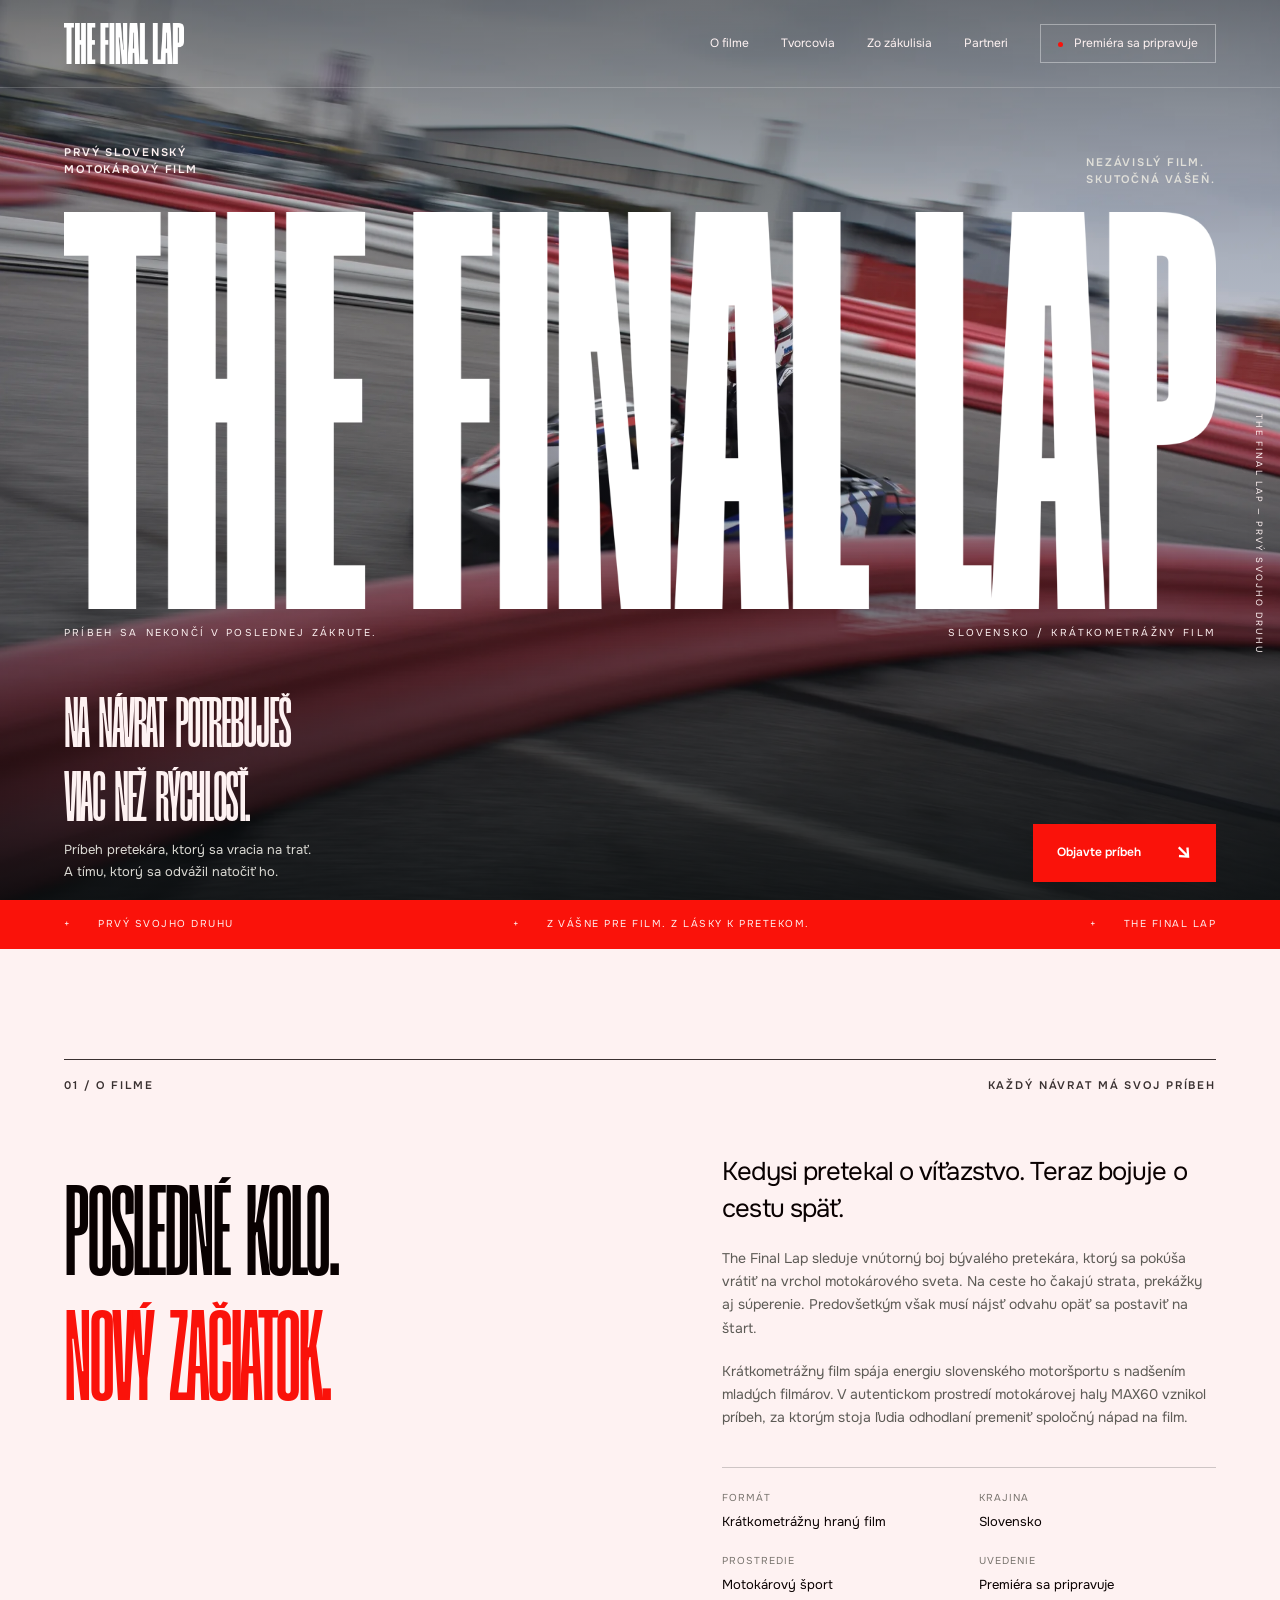
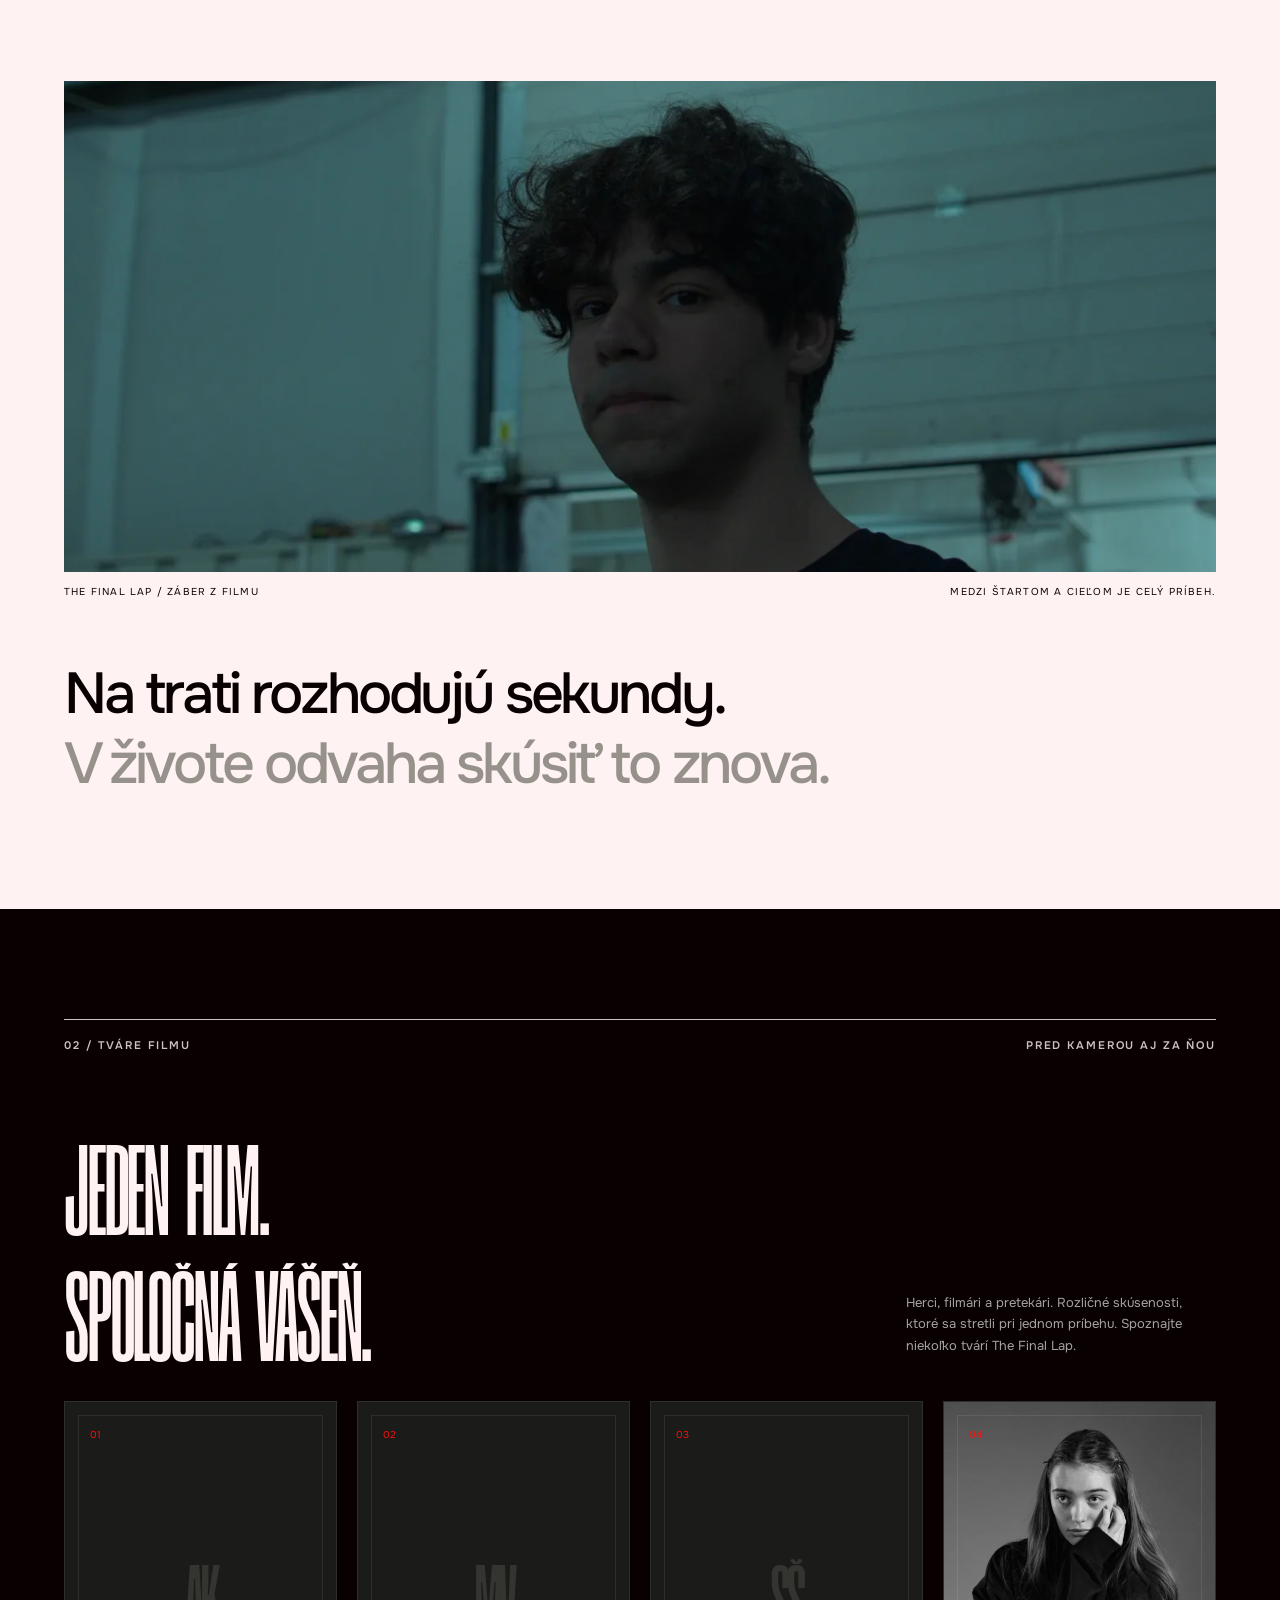
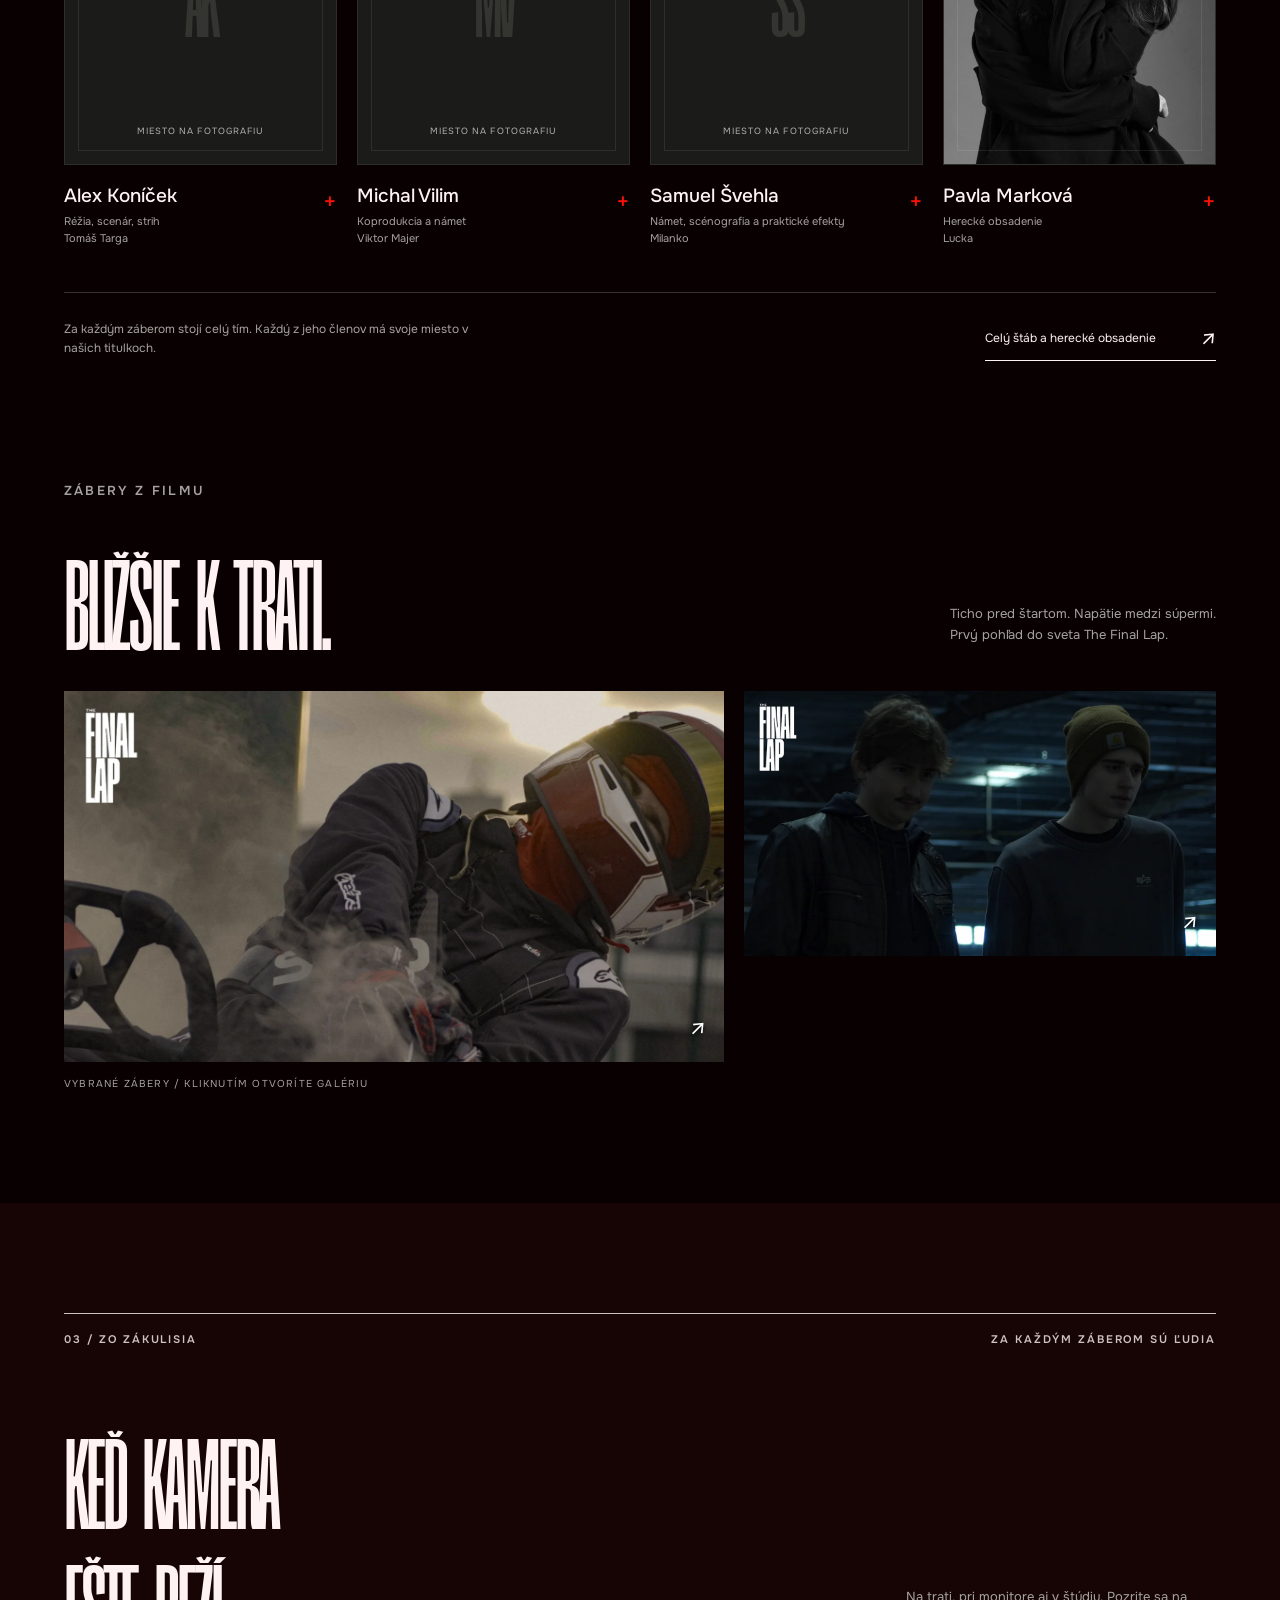
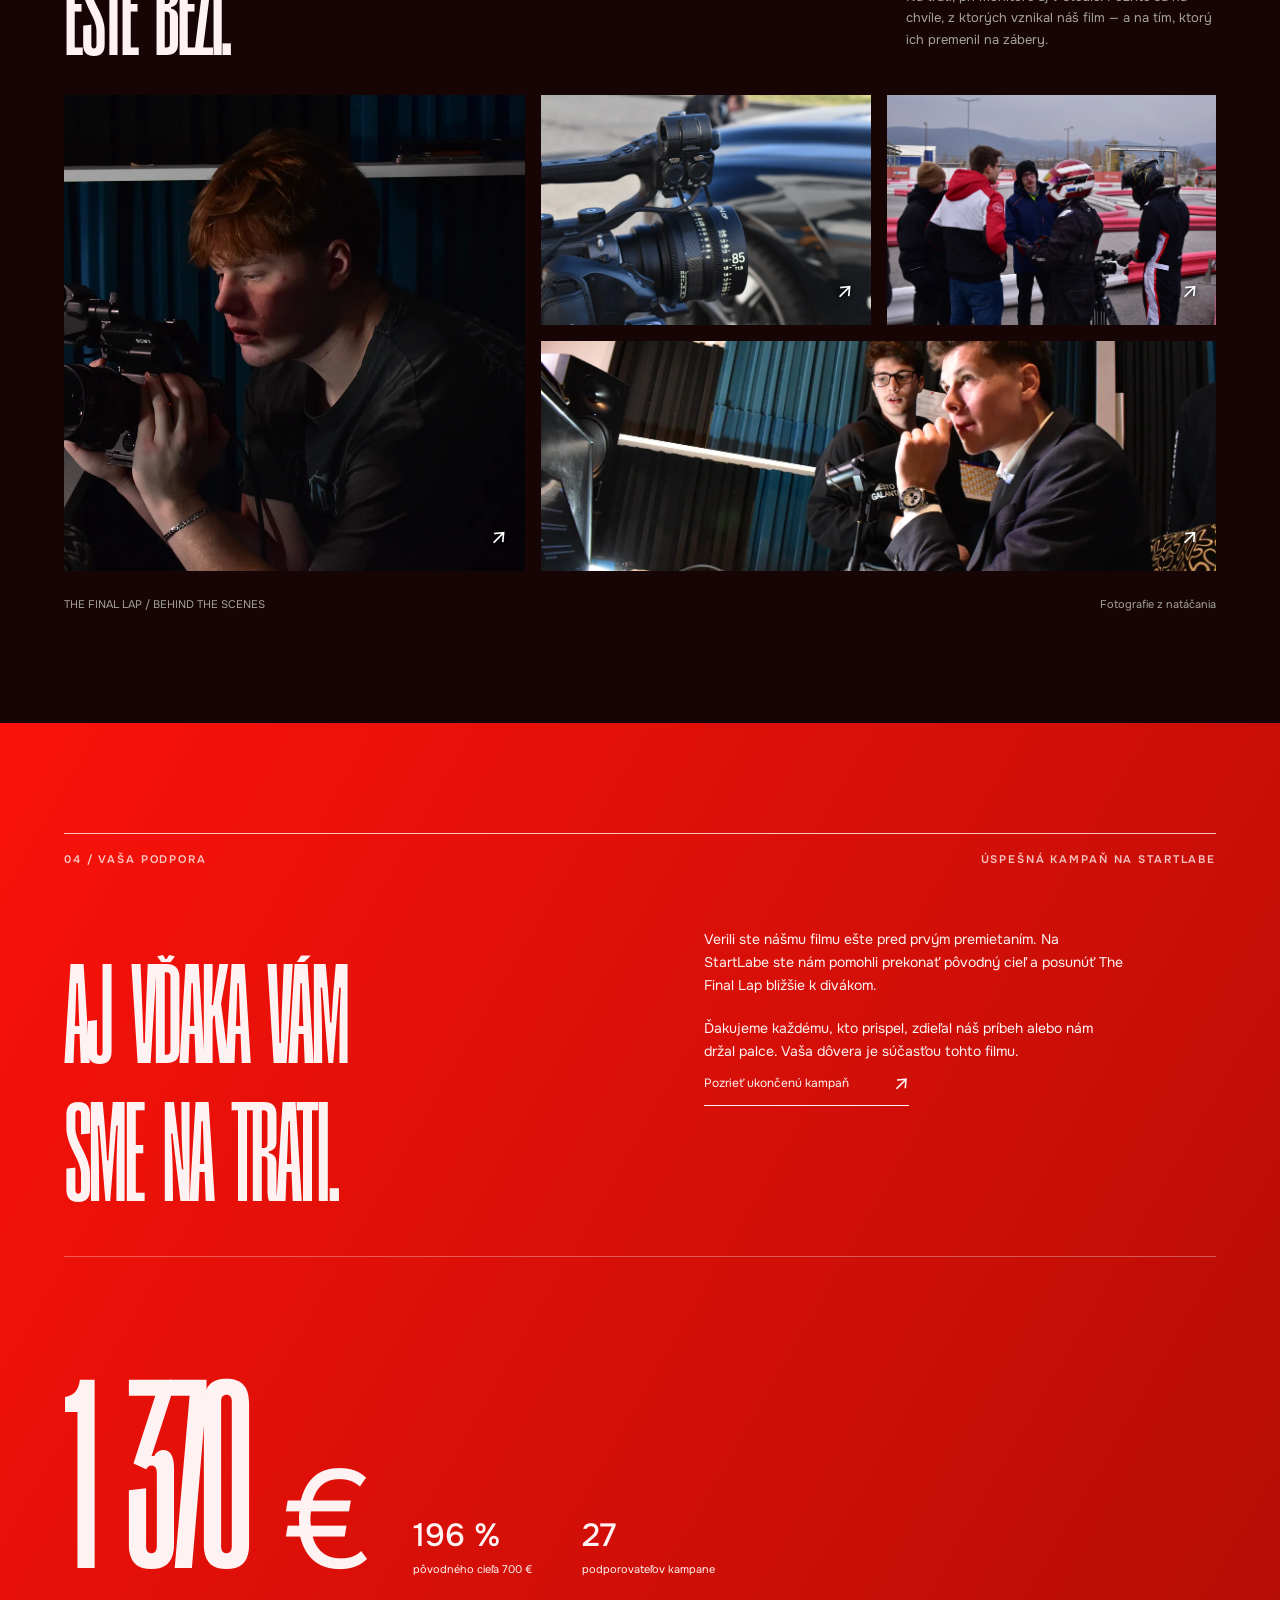
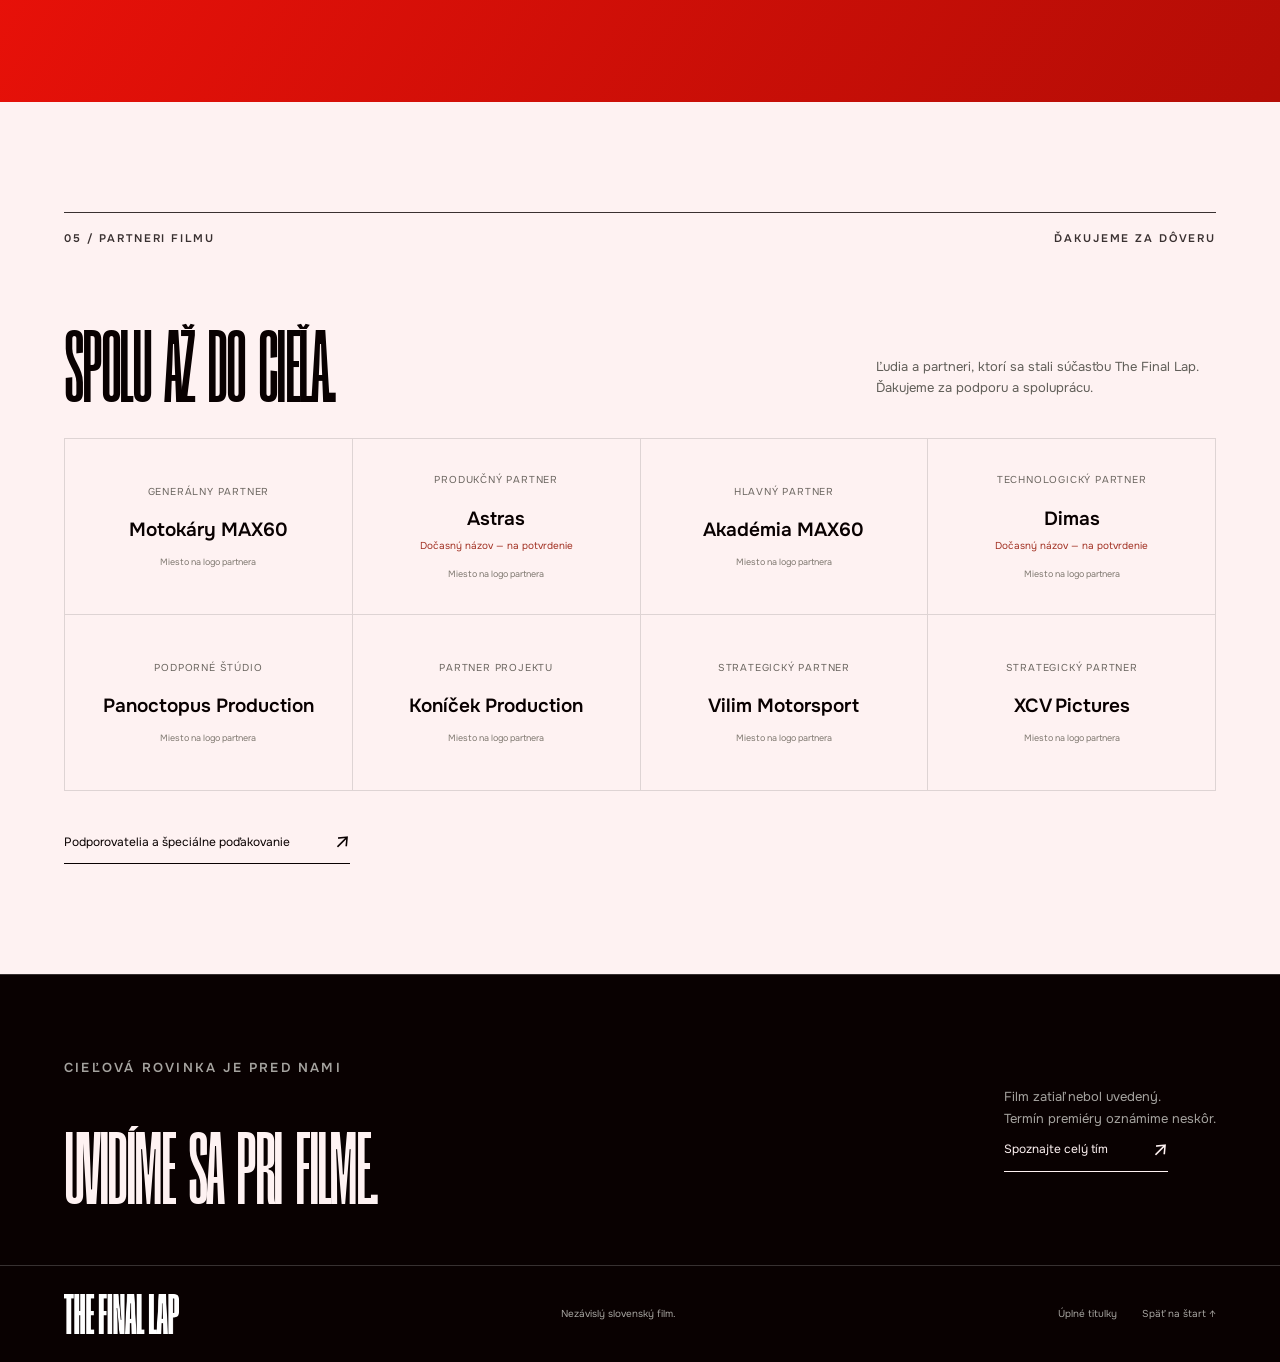
==== index.html @ b18e83c3 "initial commit" ====
<!doctype html>
<html lang="sk">
  <head>
    <meta charset="utf-8">
    <meta name="viewport" content="width=device-width, initial-scale=1">
    <meta name="theme-color" content="#090101">
    <title>
      The Final Lap — Prvý slovenský motokárový film
    </title>
    <meta name="description" content="Príbeh návratu, odvahy a posledného kola. Spoznajte pripravovaný slovenský motokárový film The Final Lap, jeho tvorcov a zákulisie natáčania.">
    <meta property="og:title" content="The Final Lap — Prvý svojho druhu">
    <meta property="og:description" content="Prvý slovenský motokárový film. Príbeh návratu na trať. Premiéra sa pripravuje.">
    <meta property="og:type" content="website">
    <meta property="og:locale" content="sk_SK">
    <meta property="og:image" content="assets/hero.webp">
    <link rel="icon" href="favicon.svg" type="image/svg+xml">
    <link rel="preload" href="assets/fonts/segment-a-bold.otf" as="font" type="font/otf" crossorigin>
    <link rel="preload" href="assets/hero.webp" as="image" fetchpriority="high">
    <link rel="stylesheet" href="styles.css">
    <script src="profiles.js" defer>
    </script>
    <script src="script.js" defer>
    </script>
  </head>
  <body>
    <a class="skip-link" href="#obsah">
      Preskočiť na obsah
    </a>
    <header class="header">
      <a class="brand" href="index.html" aria-label="The Final Lap — úvod">
        <img src="assets/logo.webp" alt="The Final Lap" width="1600" height="552">
      </a>
      <button class="menu-toggle" aria-expanded="false" aria-controls="navigation">
        Menu +
      </button>
      <nav class="nav" id="navigation" aria-label="Hlavná navigácia">
        <a href="#o-filme">
          O filme
        </a>
        <a href="#tvorcovia">
          Tvorcovia
        </a>
        <a href="#zakulisie">
          Zo zákulisia
        </a>
        <a href="#partneri">
          Partneri
        </a>
        <a class="nav-release" href="#premiera">
          <span>
          </span>
          Premiéra sa pripravuje
        </a>
      </nav>
    </header>
    <main id="obsah">
      <!-- HERO: stav filmu a hlavný vizuál -->
      <section class="hero wrap" aria-labelledby="film-title">
        <img class="hero-photo" src="assets/hero.webp" alt="Motokárový jazdec v zákrute na pretekárskej trati" fetchpriority="high" width="2000" height="1333">
        <div class="hero-top">
          <p class="eyebrow">
            Prvý slovenský
            <br>
            motokárový film
          </p>
          <p class="eyebrow">
            Nezávislý film.
            <br>
            Skutočná vášeň.
          </p>
        </div>
        <h1 class="hero-title" id="film-title">
          <img src="assets/logo.webp" alt="The Final Lap" width="1600" height="552">
          <span class="title-note">
            <span>
              Príbeh sa nekončí v poslednej zákrute.
            </span>
            <span>
              Slovensko / Krátkometrážny film
            </span>
          </span>
        </h1>
        <span class="hero-side" aria-hidden="true">
          THE FINAL LAP — PRVÝ SVOJHO DRUHU
        </span>
        <div class="hero-bottom">
          <div>
            <h2>
              Na návrat potrebuješ
              <br>
              viac než rýchlosť.
            </h2>
            <p>
              Príbeh pretekára, ktorý sa vracia na trať.
              <br>
              A tímu, ktorý sa odvážil natočiť ho.
            </p>
          </div>
          <a class="button primary" href="#o-filme">
            Objavte príbeh
            <span class="arrow" aria-hidden="true">
              ↘
            </span>
          </a>
        </div>
      </section>
      <div class="ribbon" aria-hidden="true">
        <span>
          Prvý svojho druhu
        </span>
        <span>
          Z vášne pre film. Z lásky k pretekom.
        </span>
        <span>
          The Final Lap
        </span>
      </div>
      <!-- O FILME: voľne upraviteľné redakčné texty -->
      <section class="section light wrap" id="o-filme">
        <div class="section-kicker eyebrow">
          <span>
            01 / O filme
          </span>
          <span>
            Každý návrat má svoj príbeh
          </span>
        </div>
        <div class="story-grid">
          <h2 class="story-title">
            Posledné kolo.
            <br>
            <span>
              Nový začiatok.
            </span>
          </h2>
          <div class="story-copy">
            <p class="lead">
              Kedysi pretekal o víťazstvo. Teraz bojuje o cestu späť.
            </p>
            <p>
              The Final Lap sleduje vnútorný boj bývalého pretekára, ktorý sa pokúša vrátiť na vrchol motokárového sveta. Na ceste ho čakajú strata, prekážky aj súperenie. Predovšetkým však musí nájsť odvahu opäť sa postaviť na štart.
            </p>
            <p>
              Krátkometrážny film spája energiu slovenského motoršportu s nadšením mladých filmárov. V autentickom prostredí motokárovej haly MAX60 vznikol príbeh, za ktorým stoja ľudia odhodlaní premeniť spoločný nápad na film.
            </p>
            <dl class="film-facts">
              <div>
                <dt>
                  Formát
                </dt>
                <dd>
                  Krátkometrážny hraný film
                </dd>
              </div>
              <div>
                <dt>
                  Krajina
                </dt>
                <dd>
                  Slovensko
                </dd>
              </div>
              <div>
                <dt>
                  Prostredie
                </dt>
                <dd>
                  Motokárový šport
                </dd>
              </div>
              <div>
                <dt>
                  Uvedenie
                </dt>
                <dd>
                  Premiéra sa pripravuje
                </dd>
              </div>
            </dl>
          </div>
        </div>
        <figure class="story-image">
          <img src="assets/story.webp" alt="Filmový záber: Tomáš Targa v tichom okamihu mimo pretekárskej trate" loading="lazy" width="1400" height="597">
          <figcaption>
            <span>
              The Final Lap / Záber z filmu
            </span>
            <span>
              Medzi štartom a cieľom je celý príbeh.
            </span>
          </figcaption>
        </figure>
        <p class="quote-line">
          Na trati rozhodujú sekundy.
          <br>
          <span>
            V živote odvaha skúsiť to znova.
          </span>
        </p>
      </section>
      <section class="section wrap" id="tvorcovia">
        <div class="section-kicker eyebrow">
          <span>
            02 / Tváre filmu
          </span>
          <span>
            Pred kamerou aj za ňou
          </span>
        </div>
        <div class="section-heading">
          <h2>
            Jeden film.
            <br>
            Spoločná vášeň.
          </h2>
          <p>
            Herci, filmári a pretekári. Rozličné skúsenosti, ktoré sa stretli pri jednom príbehu. Spoznajte niekoľko tvárí The Final Lap.
          </p>
        </div>
        <div class="people-grid">
          <button class="person-card" data-person="alex" aria-label="Viac o Alexovi Koníčkovi">
            <div class="portrait">
              <span class="person-number">
                01
              </span>
              <span class="initials" aria-hidden="true">
                AK
              </span>
              <span class="photo-label">
                Miesto na fotografiu
              </span>
            </div>
            <h3>
              Alex Koníček
            </h3>
            <p>
              Réžia, scenár, strih
              <br>
              Tomáš Targa
            </p>
            <span class="person-plus" aria-hidden="true">
              +
            </span>
          </button>
          <button class="person-card" data-person="michal" aria-label="Viac o Michalovi Vilimovi">
            <div class="portrait">
              <span class="person-number">
                02
              </span>
              <span class="initials" aria-hidden="true">
                MV
              </span>
              <span class="photo-label">
                Miesto na fotografiu
              </span>
            </div>
            <h3>
              Michal Vilim
            </h3>
            <p>
              Koprodukcia a námet
              <br>
              Viktor Majer
            </p>
            <span class="person-plus" aria-hidden="true">
              +
            </span>
          </button>
          <button class="person-card" data-person="samuel" aria-label="Viac o Samuelovi Švehlovi">
            <div class="portrait">
              <span class="person-number">
                03
              </span>
              <span class="initials" aria-hidden="true">
                SŠ
              </span>
              <span class="photo-label">
                Miesto na fotografiu
              </span>
            </div>
            <h3>
              Samuel Švehla
            </h3>
            <p>
              Námet, scénografia a praktické efekty
              <br>
              Milanko
            </p>
            <span class="person-plus" aria-hidden="true">
              +
            </span>
          </button>
          <button class="person-card" data-person="pavla" aria-label="Viac o Pavle Markovej">
            <div class="portrait">
              <img src="assets/pavla.webp" alt="Pavla Marková" loading="lazy" width="1080" height="1350">
              <span class="person-number">
                04
              </span>
            </div>
            <h3>
              Pavla Marková
            </h3>
            <p>
              Herecké obsadenie
              <br>
              Lucka
            </p>
            <span class="person-plus" aria-hidden="true">
              +
            </span>
          </button>
        </div>
        <div class="team-footer">
          <p>
            Za každým záberom stojí celý tím. Každý z jeho členov má svoje miesto v našich titulkoch.
          </p>
          <a class="text-link" href="titulky.html">
            Celý štáb a herecké obsadenie
            <span class="arrow" aria-hidden="true">
              ↗
            </span>
          </a>
        </div>
      </section>
      <section class="section stills wrap" aria-labelledby="stills-title">
        <div class="section-heading">
          <div>
            <p class="eyebrow red" style="margin-bottom:20px">
              Zábery z filmu
            </p>
            <h2 id="stills-title">
              Bližšie k trati.
            </h2>
          </div>
          <p>
            Ticho pred štartom. Napätie medzi súpermi.
            <br>
            Prvý pohľad do sveta The Final Lap.
          </p>
        </div>
        <div class="stills-grid">
          <button class="gallery-item" data-gallery aria-label="Zväčšiť záber jazdca">
            <img src="assets/still-race.webp" alt="Jazdec pripravujúci sa na jazdu — záber z filmu" loading="lazy" width="1400" height="788">
          </button>
          <button class="gallery-item" data-gallery aria-label="Zväčšiť záber dvoch postáv">
            <img src="assets/still-rivals.webp" alt="Dve postavy v motokárovej hale — záber z filmu" loading="lazy" width="1400" height="788">
          </button>
        </div>
        <p class="gallery-caption">
          Vybrané zábery / Kliknutím otvoríte galériu
        </p>
      </section>
      <section class="section bts wrap" id="zakulisie">
        <div class="section-kicker eyebrow">
          <span>
            03 / Zo zákulisia
          </span>
          <span>
            Za každým záberom sú ľudia
          </span>
        </div>
        <div class="section-heading">
          <h2>
            Keď kamera
            <br>
            ešte beží.
          </h2>
          <p>
            Na trati, pri monitore aj v štúdiu. Pozrite sa na chvíle, z ktorých vznikal náš film — a na tím, ktorý ich premenil na zábery.
          </p>
        </div>
        <div class="bts-grid">
          <button class="gallery-item" data-gallery aria-label="Zväčšiť fotografiu z natáčania">
            <img src="assets/bts-director.webp" alt="Sústredenie pri práci v štúdiu" loading="lazy" width="1400" height="933">
          </button>
          <button class="gallery-item" data-gallery aria-label="Zväčšiť fotografiu kamery">
            <img src="assets/bts-camera.webp" alt="Filmová kamera pripravená na natáčanie" loading="lazy" width="1400" height="933">
          </button>
          <button class="gallery-item" data-gallery aria-label="Zväčšiť fotografiu tímu">
            <img src="assets/bts-team.webp" alt="Štáb a jazdci na motokárovej trati" loading="lazy" width="1400" height="933">
          </button>
          <button class="gallery-item" data-gallery aria-label="Zväčšiť fotografiu zo štúdia">
            <img src="assets/bts-studio.webp" alt="Spoločná práca pri štúdiovom pulte" loading="lazy" width="1400" height="933">
          </button>
        </div>
        <div class="bts-foot">
          <span>
            THE FINAL LAP / BEHIND THE SCENES
          </span>
          <span>
            Fotografie z natáčania
          </span>
        </div>
      </section>
      <section class="section support wrap" id="podpora">
        <div class="section-kicker eyebrow">
          <span>
            04 / Vaša podpora
          </span>
          <span>
            Úspešná kampaň na StartLabe
          </span>
        </div>
        <div class="support-grid">
          <h2>
            Aj vďaka vám
            <br>
            sme na trati.
          </h2>
          <div class="support-copy">
            <p>
              Verili ste nášmu filmu ešte pred prvým premietaním. Na StartLabe ste nám pomohli prekonať pôvodný cieľ a posunúť The Final Lap bližšie k divákom.
            </p>
            <p>
              Ďakujeme každému, kto prispel, zdieľal náš príbeh alebo nám držal palce. Vaša dôvera je súčasťou tohto filmu.
            </p>
            <a class="text-link" href="https://www.startlab.sk/projekty/4105-zbierka-na-podporu-pretekarskeho-studentskeho-filmu-the-fin/" target="_blank" rel="noopener">
              Pozrieť ukončenú kampaň
              <span class="arrow" aria-hidden="true">
                ↗
              </span>
            </a>
          </div>
        </div>
        <div class="funding">
          <span class="funding-value">
            1 370
            <span class="currency">
              €
            </span>
          </span>
          <div class="funding-details">
            <div>
              <strong>
                196 %
              </strong>
              <span>
                pôvodného cieľa 700 €
              </span>
            </div>
            <div>
              <strong>
                27
              </strong>
              <span>
                podporovateľov kampane
              </span>
            </div>
          </div>
        </div>
      </section>
      <section class="section light wrap" id="partneri">
        <div class="section-kicker eyebrow">
          <span>
            05 / Partneri filmu
          </span>
          <span>
            Ďakujeme za dôveru
          </span>
        </div>
        <div class="partners-intro">
          <h2>
            Spolu až do cieľa.
          </h2>
          <p>
            Ľudia a partneri, ktorí sa stali súčasťou The Final Lap. Ďakujeme za podporu a spoluprácu.
          </p>
        </div>
        <div class="partner-grid">
          <div class="partner">
            <span class="partner-role">
              Generálny partner
            </span>
            <strong>
              Motokáry MAX60
            </strong>
            <span class="logo-pending">
              Miesto na logo partnera
            </span>
          </div>
          <div class="partner">
            <span class="partner-role">
              Produkčný partner
            </span>
            <strong>
              Astras
            </strong>
            <span class="pending">
              Dočasný názov — na potvrdenie
            </span>
            <span class="logo-pending">
              Miesto na logo partnera
            </span>
          </div>
          <div class="partner">
            <span class="partner-role">
              Hlavný partner
            </span>
            <strong>
              Akadémia MAX60
            </strong>
            <span class="logo-pending">
              Miesto na logo partnera
            </span>
          </div>
          <div class="partner">
            <span class="partner-role">
              Technologický partner
            </span>
            <strong>
              Dimas
            </strong>
            <span class="pending">
              Dočasný názov — na potvrdenie
            </span>
            <span class="logo-pending">
              Miesto na logo partnera
            </span>
          </div>
          <div class="partner">
            <span class="partner-role">
              Podporné štúdio
            </span>
            <strong>
              Panoctopus Production
            </strong>
            <span class="logo-pending">
              Miesto na logo partnera
            </span>
          </div>
          <div class="partner">
            <span class="partner-role">
              Partner projektu
            </span>
            <strong>
              Koníček Production
            </strong>
            <span class="logo-pending">
              Miesto na logo partnera
            </span>
          </div>
          <div class="partner">
            <span class="partner-role">
              Strategický partner
            </span>
            <strong>
              Vilim Motorsport
            </strong>
            <span class="logo-pending">
              Miesto na logo partnera
            </span>
          </div>
          <div class="partner">
            <span class="partner-role">
              Strategický partner
            </span>
            <strong>
              XCV Pictures
            </strong>
            <span class="logo-pending">
              Miesto na logo partnera
            </span>
          </div>
        </div>
        <div style="margin-top:30px">
          <a class="text-link" href="titulky.html#podakovanie">
            Podporovatelia a špeciálne poďakovanie
            <span class="arrow" aria-hidden="true">
              ↗
            </span>
          </a>
        </div>
      </section>
      <section class="release wrap" id="premiera">
        <div>
          <p class="eyebrow red" style="margin-bottom:22px">
            Cieľová rovinka je pred nami
          </p>
          <h2>
            Uvidíme sa pri filme.
          </h2>
        </div>
        <div>
          <p>
            Film zatiaľ nebol uvedený.
            <br>
            Termín premiéry oznámime neskôr.
          </p>
          <a class="text-link" href="titulky.html">
            Spoznajte celý tím
            <span class="arrow" aria-hidden="true">
              ↗
            </span>
          </a>
        </div>
      </section>
    </main>
    <footer class="footer wrap">
      <a href="#obsah" aria-label="Späť na začiatok">
        <img src="assets/logo.webp" alt="The Final Lap" width="1600" height="552">
      </a>
      <span>
        Nezávislý slovenský film.
      </span>
      <div class="footer-links">
        <a href="titulky.html">
          Úplné titulky
        </a>
        <a href="#obsah">
          Späť na štart ↑
        </a>
      </div>
    </footer>
    <dialog id="profile-dialog" aria-labelledby="profile-name">
      <button class="dialog-close" aria-label="Zavrieť medailón">
        ×
      </button>
      <div class="profile-layout">
        <div class="portrait profile-portrait">
        </div>
        <div class="profile-copy">
          <h2 id="profile-name">
          </h2>
          <p class="profile-role">
          </p>
          <p class="profile-bio">
          </p>
          <p class="profile-source">
          </p>
        </div>
      </div>
    </dialog>
    <dialog id="lightbox" class="lightbox" aria-label="Fotogaléria">
      <button class="dialog-close" aria-label="Zavrieť fotografiu">
        ×
      </button>
      <img src="assets/still-race.webp" alt="" width="1400" height="788">
      <p aria-live="polite">
      </p>
      <div class="lightbox-nav">
        <button data-prev aria-label="Predchádzajúca fotografia">
          ←
        </button>
        <button data-next aria-label="Nasledujúca fotografia">
          →
        </button>
      </div>
    </dialog>
  </body>
</html>
---- styles.css ----
@font-face {
  font-family: Onest;
  src: url('assets/fonts/onest-400.ttf') format('truetype');
  font-weight: 400;
  font-display: swap
}

@font-face {
  font-family: Onest;
  src: url('assets/fonts/onest-500.ttf') format('truetype');
  font-weight: 500;
  font-display: swap
}

@font-face {
  font-family: Onest;
  src: url('assets/fonts/onest-600.ttf') format('truetype');
  font-weight: 600;
  font-display: swap
}

@font-face {
  font-family: Onest;
  src: url('assets/fonts/onest-700.ttf') format('truetype');
  font-weight: 700;
  font-display: swap
}

@font-face {
  font-family: 'Segment A';
  src: url('assets/fonts/segment-a-bold.otf') format('opentype');
  font-weight: 400;
  font-display: swap
}

/* FARBY A ZÁKLADNÉ NASTAVENIA */
:root {
  --red: #fa120a;
  --ink: #090101;
  --paper: #fef2f2;
  --muted: #a5a39f;
  --line: #ffffff30;
  --display: 'Segment A',Impact,Onest,sans-serif;
  --gutter: clamp(22px,5vw,88px)
}

* {
  box-sizing: border-box
}

html {
  scroll-behavior: smooth;
  scroll-padding-top: 95px
}

body {
  margin: 0;
  background: var(--ink);
  color: var(--paper);
  font-family: Onest,Arial,sans-serif;
  font-size: 15px;
  line-height: 1.65
}

body.modal-open {
  overflow: hidden
}

a {
  color: inherit;
  text-decoration: none
}

button {
  font: inherit;
  color: inherit;
  cursor: pointer
}

img {
  display: block;
  max-width: 100%;
  height: auto
}

button,a {
  -webkit-tap-highlight-color: transparent
}

button:focus-visible,a:focus-visible,summary:focus-visible {
  outline: 2px solid var(--red);
  outline-offset: 6px
}

::selection {
  background: var(--red);
  color: white
}

h1,h2,h3,p {
  margin: 0
}

h1,h2 {
  font-family: var(--display);
  font-weight: 400;
  text-transform: uppercase;
  line-height: .98;
  letter-spacing: -.025em
}

h2 {
  font-size: clamp(82px,10vw,150px)
}

h3 {
  font-weight: 500;
  font-size: 23px;
  line-height: 1.2
}

p+p {
  margin-top: 20px
}

small {
  font-size: 12px
}

.eyebrow {
  font-size: 11px;
  letter-spacing: .17em;
  text-transform: uppercase;
  font-weight: 600;
  line-height: 1.5
}

.red {
  color: var(--red)
}

.muted {
  color: var(--muted)
}

.wrap {
  padding-inline: var(--gutter)
}

.section {
  padding-block: 110px
}

.skip-link {
  position: fixed;
  left: 20px;
  top: 10px;
  transform: translateY(-200%);
  opacity: 0;
  pointer-events: none;
  z-index: 100;
  background: var(--paper);
  color: var(--ink);
  padding: 12px
}

.skip-link:focus {
  transform: none;
  opacity: 1;
  pointer-events: auto
}

/* HLAVIČKA A NAVIGÁCIA */
.header {
  height: 88px;
  display: flex;
  align-items: center;
  justify-content: space-between;
  padding-inline: var(--gutter);
  position: absolute;
  top: 0;
  left: 0;
  width: 100%;
  z-index: 10;
  border-bottom: 1px solid var(--line)
}

.brand {
  width: 120px
}

.nav {
  display: flex;
  gap: 32px;
  align-items: center
}

.nav a {
  font-size: 12px
}

.nav a:hover,.nav a[aria-current] {
  color: var(--red)
}

.nav .nav-release {
  border: 1px solid #ffffff60;
  padding: 9px 17px
}

.nav-release span {
  display: inline-block;
  width: 5px;
  height: 5px;
  background: var(--red);
  border-radius: 50%;
  margin-right: 8px
}

.menu-toggle {
  display: none;
  background: none;
  border: 1px solid var(--line);
  padding: 8px 15px
}

/* ÚVODNÝ FILMOVÝ VIZUÁL */
.hero {
  position: relative;
  min-height: 840px;
  height: 100svh;
  max-height: 1100px;
  display: flex;
  flex-direction: column;
  justify-content: space-between;
  padding-top: 134px;
  overflow: hidden;
  background: #202323
}

.hero-photo {
  position: absolute;
  inset: 0;
  width: 100%;
  height: 100%;
  object-fit: cover;
  object-position: 50% 57%;
  z-index: 0
}

.hero:after {
  content: '';
  position: absolute;
  inset: 0;
  background: linear-gradient(180deg,#080c0e85 0%,#080c0e25 28%,#080c0e10 42%,#080c0edb 100%);
  z-index: 0
}

.hero-top,.hero-title,.hero-bottom {
  position: relative;
  z-index: 1
}

.hero-top {
  display: flex;
  justify-content: space-between;
  align-items: center
}

.hero-top .eyebrow:last-child {
  color: #e0dfd9
}

.hero-title {
  width: 100%;
  margin-top: 25px
}

.hero-title img {
  width: 100%;
  height: auto;
  max-height: none;
  object-fit: contain
}

.hero-title .title-note {
  font-family: Onest,Arial,sans-serif;
  display: flex;
  justify-content: space-between;
  margin-top: 19px;
  font-size: 10px;
  letter-spacing: .22em;
  text-transform: uppercase
}

.hero-bottom {
  padding-block: 35px 48px;
  display: flex;
  justify-content: space-between;
  align-items: flex-end;
  gap: 35px
}

.hero-bottom h2 {
  font-size: clamp(52px,5.5vw,80px);
  line-height: 1.05;
  max-width: 600px
}

.hero-bottom p {
  max-width: 330px;
  font-size: 13px;
  margin-top: 18px;
  color: #dbdad4
}

.button {
  display: inline-flex;
  align-items: center;
  justify-content: space-between;
  gap: 35px;
  padding: 17px 23px;
  font-size: 12px;
  font-weight: 600;
  border: 1px solid currentColor;
  transition: background .2s,color .2s
}

.button:hover {
  background: var(--paper);
  color: var(--ink)
}

.button.primary {
  background: var(--red);
  border-color: var(--red);
  color: white
}

.button.primary:hover {
  background: #c6140e
}

.arrow {
  font-size: 22px;
  line-height: 1
}

.hero-side {
  position: absolute;
  right: 14px;
  top: 46%;
  z-index: 1;
  writing-mode: vertical-rl;
  font-size: 9px;
  letter-spacing: .23em
}

.ribbon {
  background: var(--red);
  padding: 16px var(--gutter);
  display: flex;
  justify-content: space-between;
  gap: 20px;
  font-size: 10px;
  letter-spacing: .15em;
  text-transform: uppercase
}

.ribbon span:before {
  content: '+';
  margin-right: 22px
}

/* PRÍBEH FILMU */
.light {
  background: var(--paper);
  color: var(--ink)
}

.section-kicker {
  display: flex;
  justify-content: space-between;
  align-items: center;
  border-top: 1px solid currentColor;
  padding-top: 17px;
  margin-bottom: 52px;
  opacity: .8
}

.story-grid {
  display: grid;
  grid-template-columns: 1.1fr 1fr;
  gap: 9vw;
  align-items: start
}

.story-title span {
  color: var(--red)
}

.story-copy {
  padding-top: 8px
}

.story-copy .lead {
  font-size: clamp(20px,2vw,27px);
  line-height: 1.45;
  letter-spacing: -.035em
}

.story-copy p:not(.lead) {
  color: #5d5b56;
  font-size: 14px
}

.film-facts {
  display: grid;
  grid-template-columns: 1fr 1fr;
  gap: 20px;
  margin-top: 38px;
  border-top: 1px solid #1113;
  padding-top: 22px
}

.film-facts dt {
  font-size: 10px;
  text-transform: uppercase;
  letter-spacing: .1em;
  color: #76726c
}

.film-facts dd {
  margin: 5px 0 0;
  font-size: 13px
}

.story-image {
  margin: 70px 0 0;
  position: relative
}

.story-image img {
  width: 100%;
  max-height: 540px;
  object-fit: cover
}

.story-image figcaption {
  display: flex;
  justify-content: space-between;
  font-size: 10px;
  text-transform: uppercase;
  letter-spacing: .12em;
  margin-top: 12px
}

.quote-line {
  font-size: clamp(28px,4.5vw,64px);
  font-weight: 500;
  letter-spacing: -.055em;
  line-height: 1.2;
  max-width: 1000px;
  margin-top: 60px
}

.quote-line span {
  color: #96918a
}

/* TVÁRE FILMU A GALÉRIA */
.section-heading {
  display: flex;
  justify-content: space-between;
  gap: 40px;
  align-items: end;
  margin-bottom: 45px
}

.section-heading p {
  max-width: 310px;
  color: var(--muted);
  font-size: 13px
}

.people-grid {
  display: grid;
  grid-template-columns: repeat(4,1fr);
  gap: 20px
}

.person-card {
  position: relative;
  background: none;
  border: 0;
  text-align: left;
  padding: 0;
  display: block;
  width: 100%
}

.portrait {
  aspect-ratio: 3/4;
  background: #1b1b19;
  position: relative;
  overflow: hidden;
  border: 1px solid #ffffff15;
  display: flex;
  align-items: center;
  justify-content: center
}

.portrait img {
  width: 100%;
  height: 100%;
  object-fit: cover;
  filter: grayscale(1);
  transition: filter .3s,transform .4s
}

.person-card:hover .portrait img {
  filter: grayscale(0);
  transform: scale(1.025)
}

.portrait .initials {
  font-family: var(--display);
  font-size: clamp(65px,8vw,120px);
  color: #343431;
  letter-spacing: -.04em
}

.portrait:after {
  content: '';
  position: absolute;
  inset: 13px;
  border: 1px solid #ffffff15;
  pointer-events: none
}

.photo-label {
  position: absolute;
  bottom: 25px;
  font-size: 9px;
  letter-spacing: .12em;
  text-transform: uppercase;
  color: #b2b1ab
}

.person-number {
  position: absolute;
  top: 25px;
  left: 25px;
  font-size: 10px;
  color: var(--red)
}

.person-card h3 {
  font-size: 19px;
  margin: 20px 30px 5px 0
}

.person-card p {
  font-size: 11px;
  color: var(--muted);
  line-height: 1.55
}

.person-plus {
  position: absolute;
  right: 0;
  bottom: 24px;
  color: var(--red);
  font-size: 25px
}

.text-link {
  display: inline-flex;
  gap: 45px;
  align-items: center;
  border-bottom: 1px solid currentColor;
  padding: 10px 0;
  font-size: 12px
}

.text-link:hover {
  color: var(--red)
}

.team-footer {
  display: flex;
  justify-content: space-between;
  gap: 30px;
  align-items: center;
  margin-top: 45px;
  border-top: 1px solid var(--line);
  padding-top: 25px
}

.team-footer p {
  color: var(--muted);
  font-size: 12px;
  max-width: 430px
}

.stills {
  padding-top: 10px
}

.stills-grid {
  display: grid;
  grid-template-columns: 1.4fr 1fr;
  gap: 20px
}

.gallery-item {
  border: 0;
  padding: 0;
  background: #20201e;
  position: relative;
  overflow: hidden;
  width: 100%;
  display: block
}

.gallery-item img {
  width: 100%;
  height: 100%;
  object-fit: cover;
  transition: transform .5s
}

.gallery-item:hover img {
  transform: scale(1.035)
}

.gallery-item:after {
  content: '↗';
  position: absolute;
  bottom: 14px;
  right: 18px;
  font-size: 23px;
  color: white;
  text-shadow: 0 1px 5px black
}

.stills-grid .gallery-item {
  aspect-ratio: 16/9
}

.gallery-caption {
  font-size: 10px;
  color: var(--muted);
  text-transform: uppercase;
  letter-spacing: .12em;
  margin-top: 14px
}

/* ZÁKULISIE */
.bts {
  background: #160504
}

.bts .section-heading h2 {
  max-width: 650px
}

.bts-grid {
  display: grid;
  grid-template-columns: 1.4fr 1fr 1fr;
  grid-template-rows: 230px 230px;
  gap: 16px
}

.bts-grid .gallery-item:first-child {
  grid-row: span 2
}

.bts-grid .gallery-item:first-child img {
  object-position: 60%
}

.bts-grid .gallery-item:last-child {
  grid-column: span 2
}

.bts-foot {
  display: flex;
  justify-content: space-between;
  margin-top: 24px;
  font-size: 11px;
  color: var(--muted)
}

/* PODPORA A PARTNERI */
.support {
  background: linear-gradient(120deg,#fa120a,#b40d06);
  color: var(--paper);
  position: relative;
  overflow: hidden
}

.support-grid {
  display: grid;
  grid-template-columns: 1fr 1fr;
  gap: 10vw
}

.support h2 {
  font-size: clamp(90px,11vw,160px)
}

.support-copy {
  font-size: 14px;
  max-width: 420px;
  padding-top: 8px
}

.support-copy .text-link:hover {
  color: var(--ink)
}

.funding {
  display: flex;
  align-items: end;
  gap: 45px;
  margin-top: 60px;
  border-top: 1px solid #ffffff50;
  padding-top: 35px
}

.funding-value {
  font-family: var(--display);
  font-size: clamp(130px,21vw,300px);
  line-height: 1;
  white-space: nowrap;
  letter-spacing: -.035em
}

.funding-details {
  display: flex;
  gap: 50px;
  margin-bottom: 13px
}

.funding-details strong {
  font-size: 32px;
  font-weight: 500;
  line-height: 1.1;
  display: block
}

.funding-details span {
  font-size: 11px;
  display: block;
  margin-top: 7px
}

.partners-intro {
  display: flex;
  align-items: end;
  justify-content: space-between;
  gap: 30px;
  margin-bottom: 40px
}

.partners-intro h2 {
  font-size: clamp(75px,8vw,120px)
}

.partners-intro p {
  max-width: 340px;
  color: #605e58;
  font-size: 13px
}

.partner-grid {
  display: grid;
  grid-template-columns: repeat(4,1fr);
  border-left: 1px solid #1112;
  border-top: 1px solid #1112
}

.partner {
  border-right: 1px solid #1112;
  border-bottom: 1px solid #1112;
  padding: 30px 20px;
  min-height: 176px;
  display: flex;
  flex-direction: column;
  justify-content: center;
  text-align: center
}

.partner strong {
  font-size: 19px;
  font-weight: 600;
  line-height: 1.3
}

.partner .partner-role {
  font-size: 10px;
  text-transform: uppercase;
  letter-spacing: .08em;
  color: #6a655f;
  margin-bottom: 18px
}

.partner .logo-pending {
  font-size: 9px;
  color: #807a72;
  margin-top: 12px
}

.pending {
  font-size: 10px;
  color: #a23224;
  display: block;
  margin-top: 7px
}

.release {
  display: flex;
  justify-content: space-between;
  align-items: center;
  gap: 35px;
  border-top: 1px solid var(--line);
  padding-block: 65px
}

.release h2 {
  font-size: clamp(65px,8vw,110px)
}

.release p {
  font-size: 13px;
  color: var(--muted);
  max-width: 330px;
  margin-top: 18px
}

.footer {
  display: flex;
  justify-content: space-between;
  align-items: center;
  gap: 25px;
  border-top: 1px solid var(--line);
  padding-block: 28px;
  font-size: 10px;
  color: var(--muted)
}

.footer img {
  width: 115px
}

.footer-links {
  display: flex;
  gap: 25px
}

/* SAMOSTATNÁ STRÁNKA TITULKOV */
.credits-page .header {
  position: relative
}

.credits-hero {
  padding-block: 80px 65px
}

.credits-hero h1 {
  font-size: clamp(80px,13vw,180px);
  margin-top: 32px
}

.credits-hero p {
  max-width: 580px;
  color: var(--muted);
  font-size: 14px;
  margin-top: 30px
}

.credits-nav {
  display: flex;
  gap: 35px;
  flex-wrap: wrap;
  padding-block: 20px;
  border-top: 1px solid var(--line);
  border-bottom: 1px solid var(--line);
  font-size: 12px
}

.credits-section {
  padding-block: 75px
}

.credits-section h2 {
  font-size: clamp(50px,5vw,76px);
  margin-bottom: 40px
}

.credit-list {
  display: grid;
  grid-template-columns: 1fr 1fr;
  column-gap: 70px
}

.credit-row {
  display: flex;
  align-items: start;
  justify-content: space-between;
  gap: 20px;
  border-top: 1px solid var(--line);
  padding: 22px 0
}

.credit-row .name {
  font-size: 16px;
  line-height: 1.4
}

.credit-row .role {
  font-size: 11px;
  color: var(--muted);
  max-width: 48%;
  text-align: right;
  line-height: 1.6
}

.credit-row .pending {
  color: #f49c91
}

.credit-row button {
  background: none;
  border: 0;
  padding: 0;
  text-align: left
}

.credit-row button:hover {
  color: var(--red)
}

.credit-row button .name:after {
  content: ' ↗';
  color: var(--red);
  font-size: 13px
}

.credits-note {
  font-size: 12px;
  color: var(--muted);
  margin: 25px 0
}

.thanks-list {
  display: flex;
  gap: 14px 35px;
  flex-wrap: wrap;
  max-width: 950px;
  font-size: 15px
}

.credits-section+.credits-section {
  border-top: 1px solid var(--line)
}

/* MEDAILÓNY A ZVÄČŠENIE FOTOGRAFIÍ */
dialog {
  border: 1px solid #ffffff25;
  background: var(--ink);
  color: var(--paper);
  padding: 0;
  max-width: 850px;
  width: calc(100% - 40px);
  max-height: 90svh;
  overflow: auto
}

dialog::backdrop {
  background: #000c;
  backdrop-filter: blur(6px)
}

.dialog-close {
  position: absolute;
  right: 16px;
  top: 16px;
  z-index: 2;
  width: 42px;
  height: 42px;
  border: 1px solid #ffffff40;
  background: #111c;
  border-radius: 50%;
  font-size: 25px
}

.profile-layout {
  display: grid;
  grid-template-columns: .8fr 1.2fr;
  min-height: 460px
}

.profile-portrait {
  height: 100%;
  min-height: 380px;
  aspect-ratio: auto
}

.profile-copy {
  padding: 65px 35px 40px
}

.profile-copy h2 {
  font-family: Onest,sans-serif;
  text-transform: none;
  font-size: 32px;
  font-weight: 600;
  line-height: 1.1;
  letter-spacing: -.04em;
  color: var(--red)
}

.profile-copy .profile-role {
  font-size: 12px;
  margin-top: 14px;
  color: var(--muted)
}

.profile-copy .profile-bio {
  font-size: 14px;
  margin-top: 30px
}

.profile-source {
  font-size: 10px;
  color: var(--muted);
  margin-top: 25px
}

.profile-source a {
  text-decoration: underline
}

.lightbox {
  max-width: 1200px;
  width: calc(100% - 30px);
  background: #0b0b0b
}

.lightbox img {
  width: 100%;
  max-height: 78svh;
  object-fit: contain
}

.lightbox p {
  padding: 15px 25px;
  font-size: 12px
}

.lightbox-nav {
  display: flex;
  gap: 8px;
  position: absolute;
  bottom: 10px;
  right: 15px
}

.lightbox-nav button {
  border: 1px solid #fff5;
  background: #111;
  padding: 5px 14px
}

/* RESPONZÍVNE ROZLOŽENIE */
@media(min-width:1600px) {
  .wrap,.header {
    padding-inline: max(var(--gutter),calc((100vw - 1500px)/2))
  }

  .hero-title img {
    max-height: none
  }

}

@media(max-width:1000px) {
  .nav {
    gap: 20px
  }

  .hero {
    min-height: 730px
  }

  .hero-title img {
    min-height: 150px
  }

  .story-grid {
    gap: 6vw
  }

  .people-grid {
    gap: 14px
  }

  .person-card h3 {
    font-size: 16px
  }

  .bts-grid {
    grid-template-rows: 180px 180px
  }

  .partner-grid {
    grid-template-columns: repeat(2,1fr)
  }

  .funding-details {
    gap: 25px
  }

  .funding {
    gap: 30px
  }

}

@media(max-width:700px) {
  .header {
    height: 74px
  }

  .brand {
    width: 105px
  }

  .menu-toggle {
    display: block;
    font-size: 12px
  }

  .nav {
    display: none;
    position: absolute;
    top: 74px;
    left: 0;
    width: 100%;
    padding: 28px var(--gutter);
    background: var(--ink);
    flex-direction: column;
    align-items: stretch;
    gap: 0;
    border-bottom: 1px solid var(--line)
  }

  .nav.open {
    display: flex
  }

  .nav a {
    padding: 13px 0;
    font-size: 15px
  }

  .nav .nav-release {
    margin-top: 15px;
    text-align: center
  }

  .hero {
    min-height: 740px;
    max-height: 950px;
    padding-top: 105px
  }

  .hero-top {
    align-items: start;
    gap: 20px
  }

  .hero-top .eyebrow {
    font-size: 9px;
    max-width: 190px
  }

  .hero-top .eyebrow:last-child {
    text-align: right;
    max-width: 105px
  }

  .hero-title {
    margin-top: 40px
  }

  .hero-title img {
    min-height: 0;
    height: auto
  }

  .hero-title .title-note {
    font-size: 7px;
    letter-spacing: .1em;
    margin-top: 12px
  }

  .hero-photo {
    object-position: 55% 50%
  }

  .hero-bottom {
    flex-direction: column;
    align-items: start;
    padding-top: 200px;
    padding-bottom: 35px;
    gap: 25px
  }

  .hero-bottom h2 {
    font-size: 58px;
    max-width: 380px
  }

  .hero-bottom p {
    font-size: 12px;
    max-width: 280px
  }

  .hero-bottom .button {
    width: 100%
  }

  .hero-side {
    display: none
  }

  .ribbon {
    font-size: 8px;
    gap: 10px
  }

  .ribbon span:before {
    margin-right: 8px
  }

  .ribbon span:last-child {
    display: none
  }

  .section {
    padding-block: 70px
  }

  .section-kicker {
    margin-bottom: 36px;
    font-size: 9px
  }

  .story-grid {
    grid-template-columns: 1fr;
    gap: 35px
  }

  .story-copy .lead {
    font-size: 23px
  }

  .story-image {
    margin-top: 40px
  }

  .story-image img {
    min-height: 230px;
    object-position: 38%
  }

  .story-image figcaption {
    font-size: 8px;
    gap: 20px
  }

  .quote-line {
    margin-top: 35px;
    font-size: 35px
  }

  .section-heading {
    flex-direction: column;
    align-items: start;
    gap: 25px
  }

  .section-heading p {
    max-width: 350px
  }

  .people-grid {
    grid-template-columns: 1fr 1fr;
    gap: 30px 15px
  }

  .portrait .initials {
    font-size: 78px
  }

  .person-card h3 {
    font-size: 16px;
    margin-top: 15px
  }

  .person-card p {
    font-size: 10px
  }

  .photo-label {
    font-size: 7px;
    bottom: 22px
  }

  .person-number {
    left: 22px;
    top: 20px
  }

  .team-footer {
    flex-direction: column;
    align-items: start
  }

  .stills-grid {
    grid-template-columns: 1fr;
    gap: 16px
  }

  .bts-grid {
    grid-template-columns: 1fr 1fr;
    grid-template-rows: 300px 180px 180px
  }

  .bts-grid .gallery-item:first-child {
    grid-row: auto;
    grid-column: span 2
  }

  .bts-grid .gallery-item:last-child {
    grid-column: span 2
  }

  .bts-foot {
    font-size: 9px;
    gap: 25px
  }

  .support-grid {
    grid-template-columns: 1fr;
    gap: 30px
  }

  .funding {
    flex-direction: column;
    align-items: start;
    gap: 25px;
    margin-top: 35px
  }

  .funding-value {
    font-size: 195px
  }

  .funding-details {
    gap: 60px
  }

  .funding-details strong {
    font-size: 28px
  }

  .partners-intro {
    flex-direction: column;
    align-items: start
  }

  .partner {
    padding: 25px 10px;
    min-height: 160px
  }

  .partner strong {
    font-size: 15px
  }

  .partner .partner-role {
    font-size: 8px
  }

  .release {
    flex-direction: column;
    align-items: start;
    padding-block: 50px
  }

  .footer {
    flex-wrap: wrap
  }

  .footer-links {
    gap: 15px
  }

  .credits-hero {
    padding-block: 55px 40px
  }

  .credits-hero h1 {
    font-size: 85px
  }

  .credits-nav {
    gap: 15px 25px
  }

  .credit-list {
    grid-template-columns: 1fr
  }

  .credit-row .name {
    font-size: 15px
  }

  .credits-section {
    padding-block: 50px
  }

  .profile-layout {
    grid-template-columns: 1fr
  }

  .profile-portrait {
    min-height: 230px;
    height: 230px
  }

  .profile-portrait img {
    object-position: 50% 25%
  }

  .profile-copy {
    padding: 30px 25px
  }

  .profile-copy h2 {
    font-size: 30px
  }

  .profile-portrait .photo-label {
    font-size: 9px
  }

  .lightbox p {
    max-width: 65%;
    font-size: 10px;
    padding-left: 15px
  }

}

@media(prefers-reduced-motion:reduce) {
  html {
    scroll-behavior: auto
  }

  *,*:before,*:after {
    transition: none!important;
    animation: none!important
  }

}

/* Fotografie v úplných titulkoch. */
.credit-avatar {
  width: 52px;
  height: 62px;
  object-fit: cover;
  flex-shrink: 0
}

.placeholder-avatar {
  background: #241311;
  display: flex;
  flex-direction: column;
  align-items: center;
  justify-content: center;
  border: 1px solid #ffffff15;
  color: #c7a6a0;
  font-size: 15px
}

.placeholder-avatar small {
  font-size: 6px;
  text-transform: uppercase;
  letter-spacing: .04em;
  margin-top: 3px
}

.credit-person {
  flex: 1
}

.credit-row .role {
  max-width: 40%
}

.credit-row {
  gap: 14px
}

.credits-page .partner .pending {
  color: #a23224
}

@media(max-width:700px) {
  h2 {
    font-size: 88px
  }

  .hero-title .title-note {
    font-size: 8px;
    line-height: 1.4
  }

  .hero-title .title-note span {
    max-width: 45%
  }

  .hero-title .title-note span:last-child {
    text-align: right
  }

  .hero-bottom {
    padding-top: 145px
  }

  .hero-bottom h2 {
    line-height: .95
  }

  .support h2 {
    font-size: 100px
  }

  .partners-intro h2 {
    font-size: 85px
  }

  .release h2 {
    font-size: 80px
  }

}

h1,h2 {
  word-spacing: .08em
}

.funding-value {
  word-spacing: .08em
}

.funding-value .currency {
  font-family: Onest,Arial,sans-serif;
  font-size: .52em;
  letter-spacing: -.04em
}
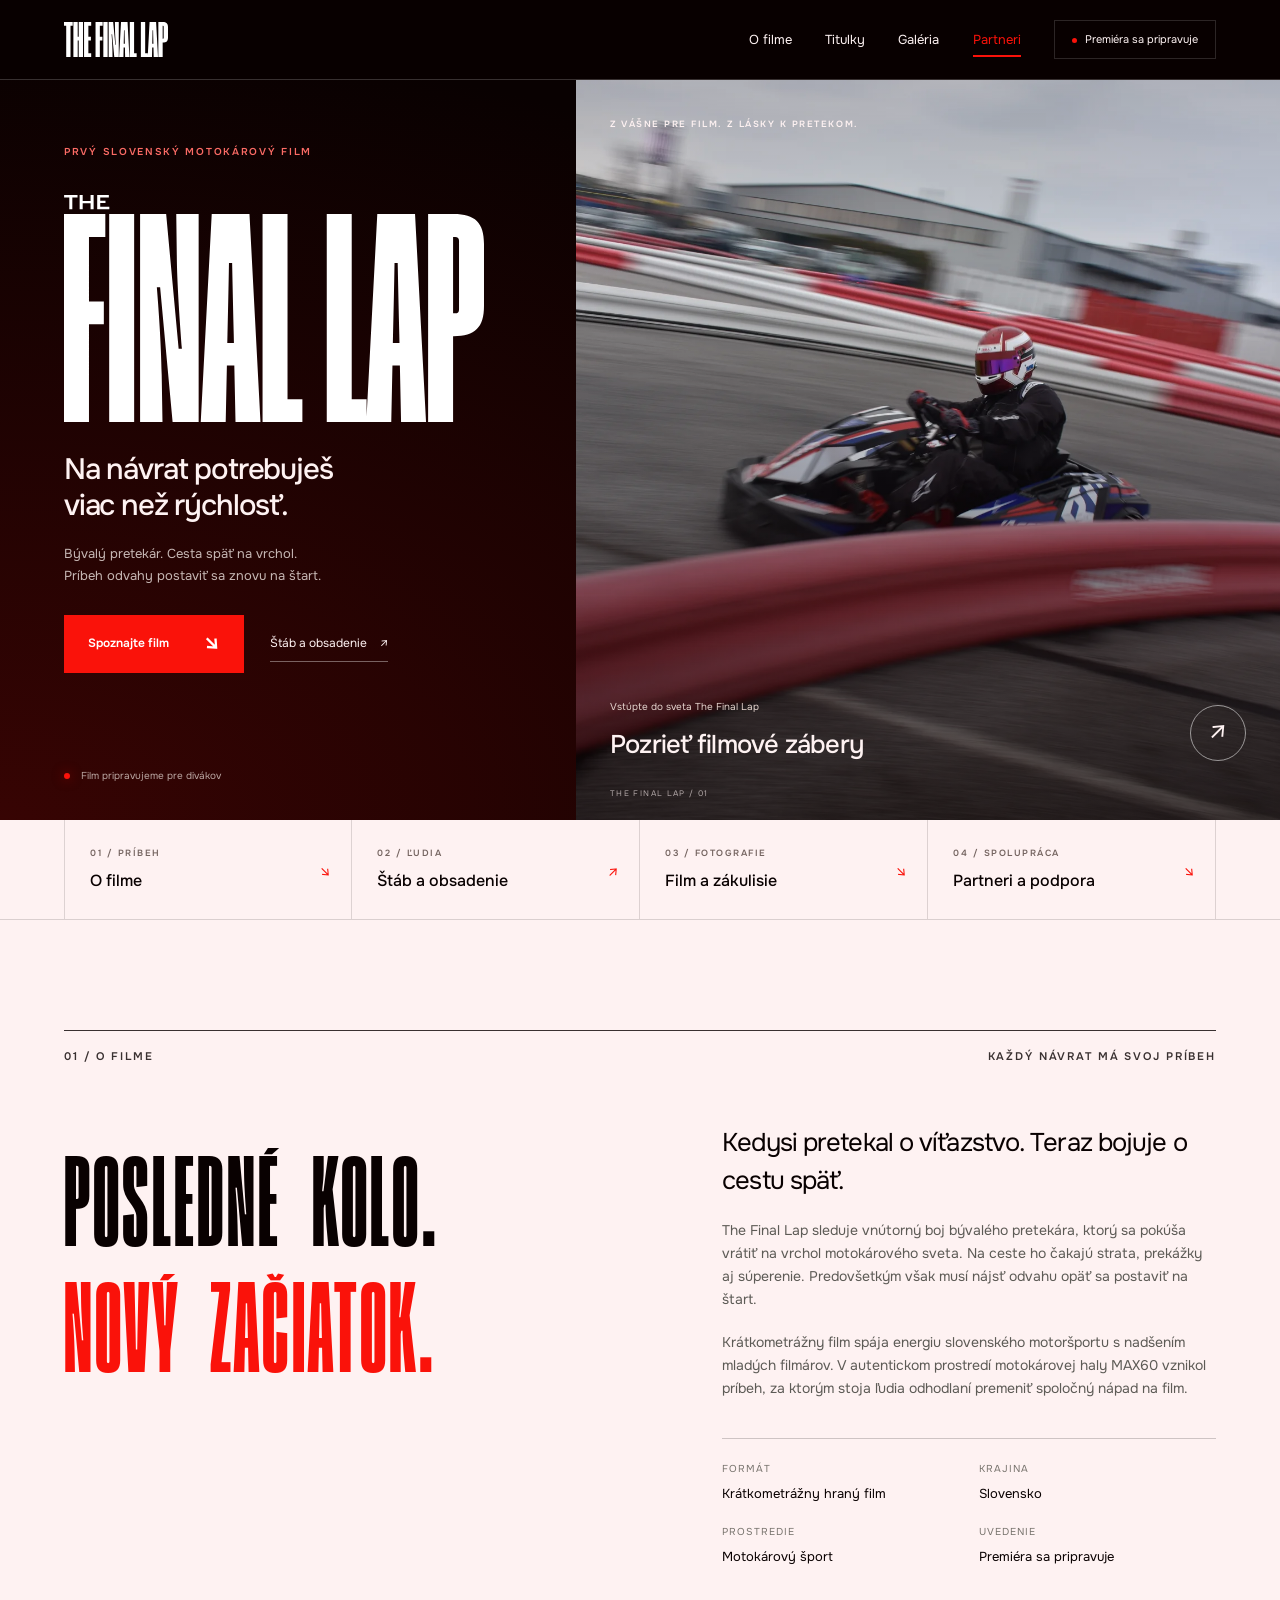
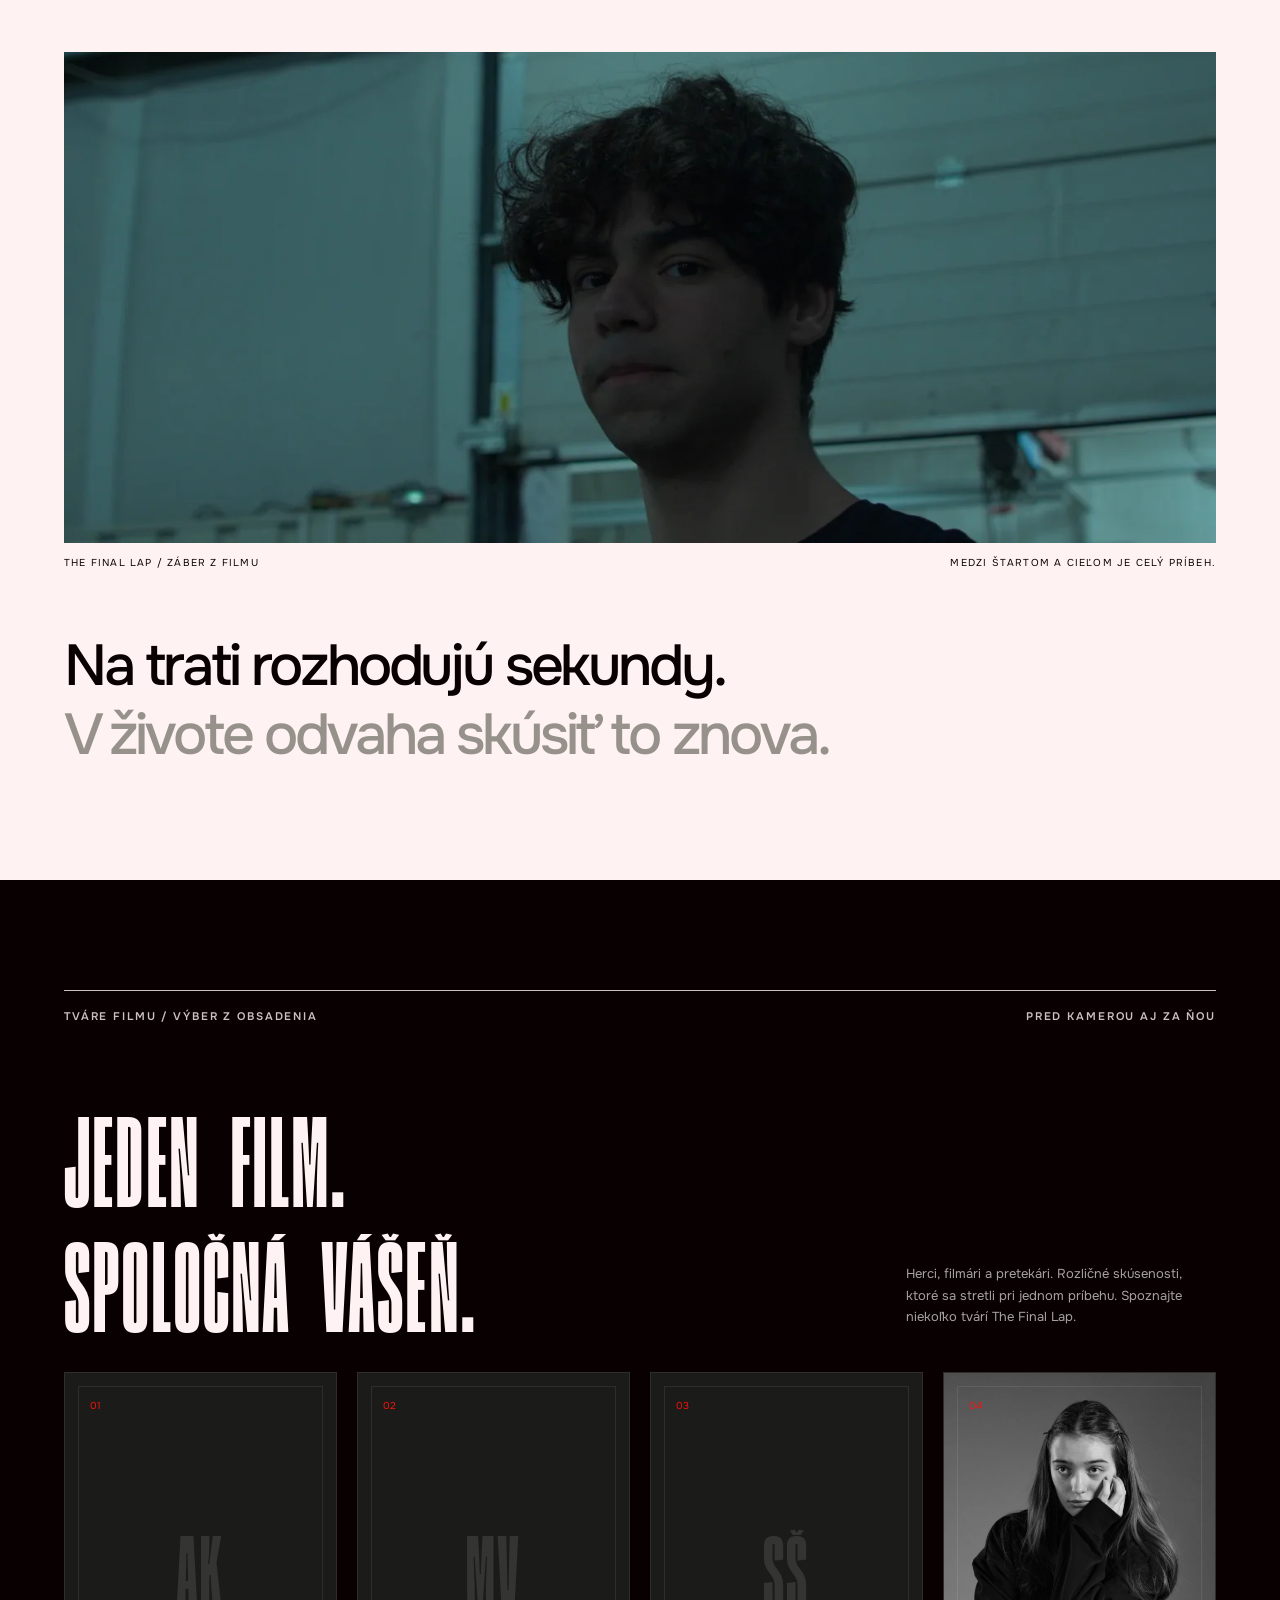
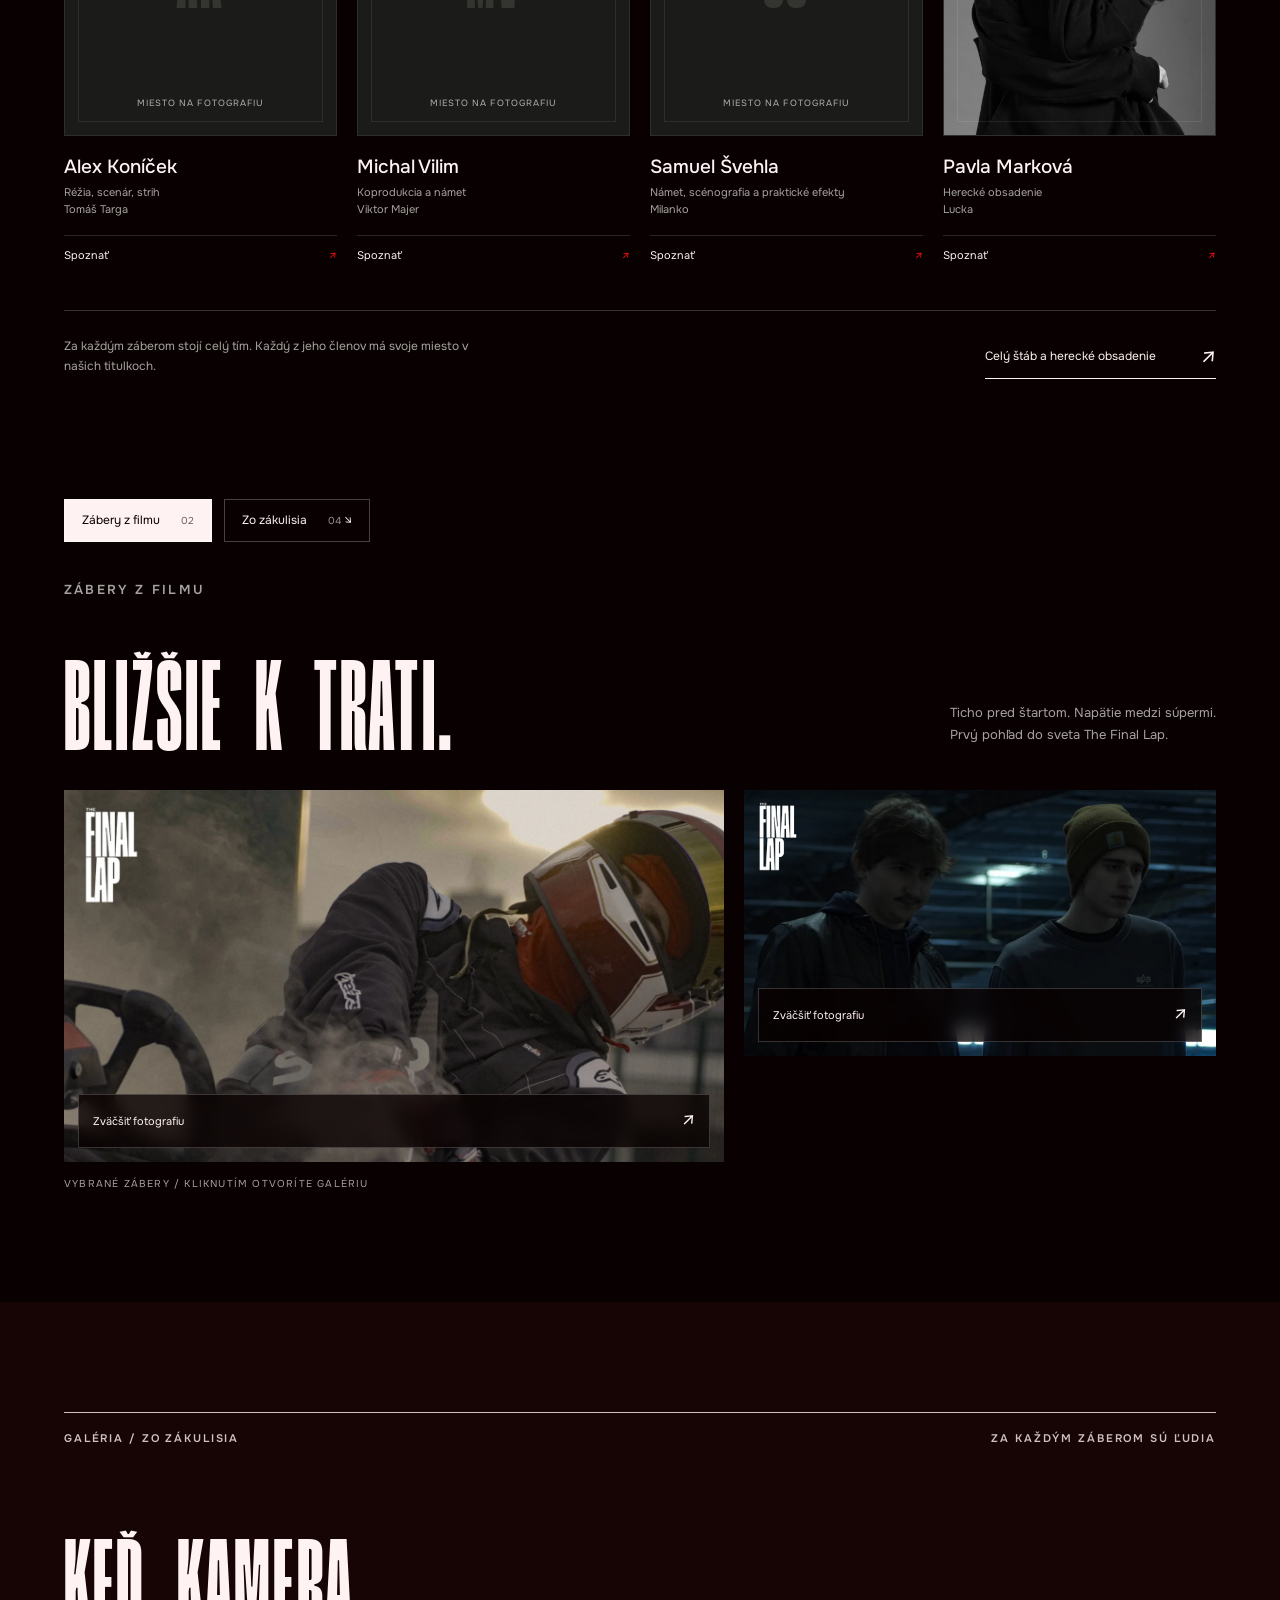
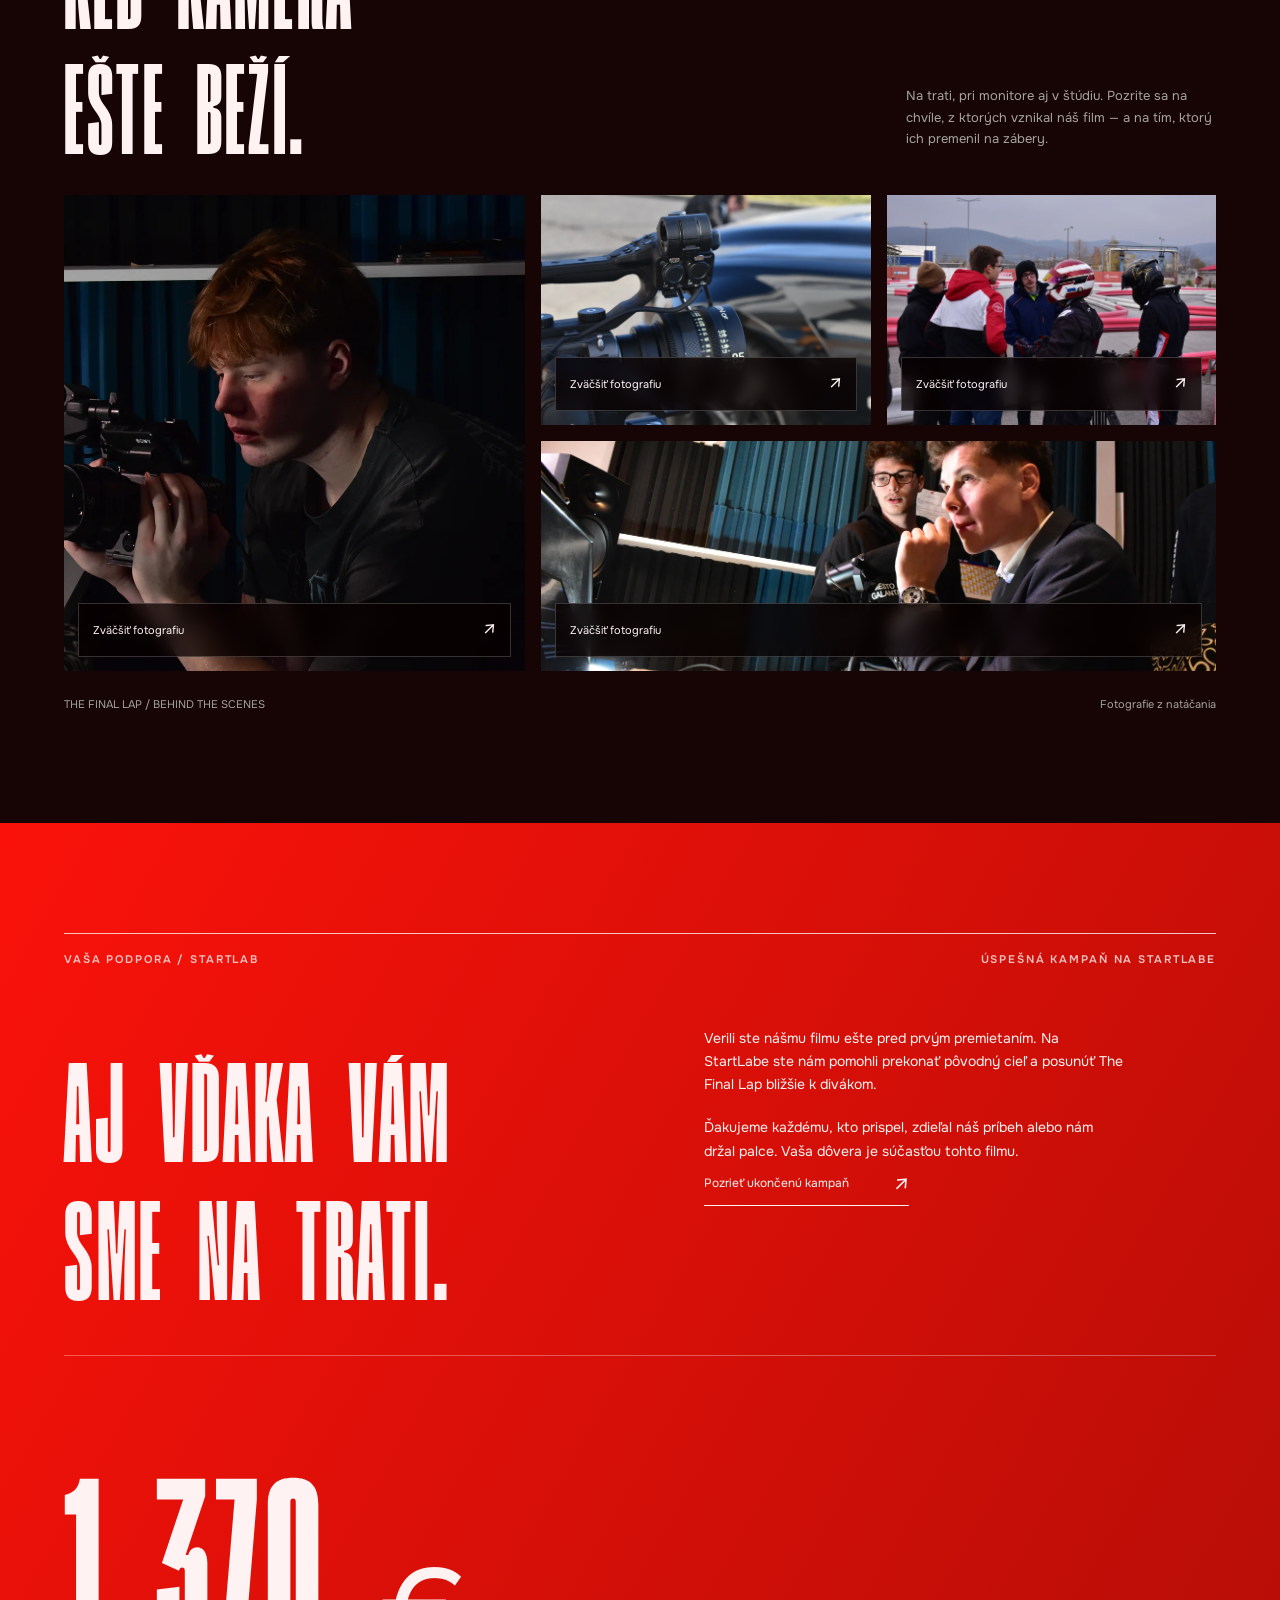
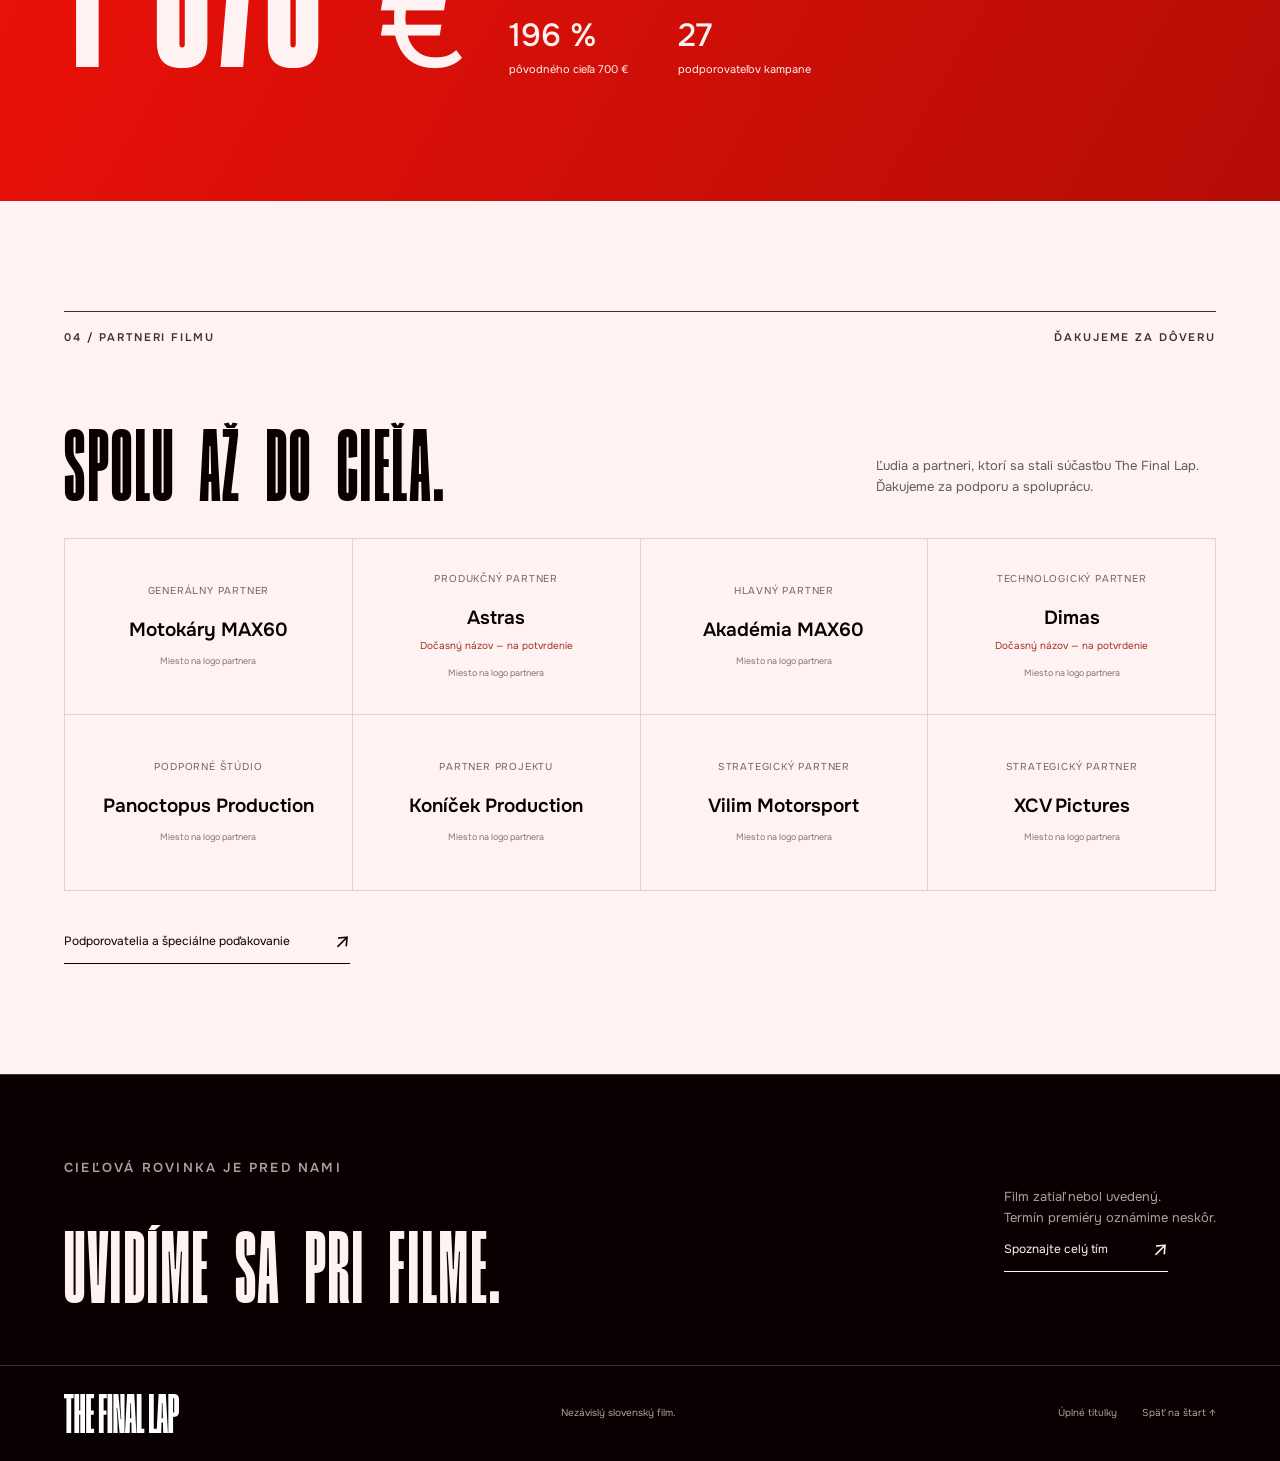
==== commit 236cc018: "nedokoncenylimit" ====
--- a/index.html
+++ b/index.html
@@ -14,7 +14,7 @@
     <meta property="og:locale" content="sk_SK">
     <meta property="og:image" content="assets/hero.webp">
     <link rel="icon" href="favicon.svg" type="image/svg+xml">
-    <link rel="preload" href="assets/fonts/segment-a-bold.otf" as="font" type="font/otf" crossorigin>
+    <link rel="preload" href="assets/fonts/segment-a-black.otf" as="font" type="font/otf" crossorigin>
     <link rel="preload" href="assets/hero.webp" as="image" fetchpriority="high">
     <link rel="stylesheet" href="styles.css">
     <script src="profiles.js" defer>
@@ -28,93 +28,46 @@
     </a>
     <header class="header">
       <a class="brand" href="index.html" aria-label="The Final Lap — úvod">
-        <img src="assets/logo.webp" alt="The Final Lap" width="1600" height="552">
+        <img src="assets/logo.svg" alt="The Final Lap" width="1600" height="552">
       </a>
       <button class="menu-toggle" aria-expanded="false" aria-controls="navigation">
         Menu +
       </button>
       <nav class="nav" id="navigation" aria-label="Hlavná navigácia">
-        <a href="#o-filme">
-          O filme
-        </a>
-        <a href="#tvorcovia">
-          Tvorcovia
-        </a>
-        <a href="#zakulisie">
-          Zo zákulisia
-        </a>
-        <a href="#partneri">
-          Partneri
-        </a>
-        <a class="nav-release" href="#premiera">
-          <span>
-          </span>
-          Premiéra sa pripravuje
-        </a>
+        <a href="#o-filme">O filme</a>
+        <a href="titulky.html">Titulky</a>
+        <a href="#galeria">Galéria</a>
+        <a href="#partneri">Partneri</a>
+        <a class="nav-release" href="#premiera"><span></span>Premiéra sa pripravuje</a>
       </nav>
     </header>
     <main id="obsah">
       <!-- HERO: stav filmu a hlavný vizuál -->
-      <section class="hero wrap" aria-labelledby="film-title">
-        <img class="hero-photo" src="assets/hero.webp" alt="Motokárový jazdec v zákrute na pretekárskej trati" fetchpriority="high" width="2000" height="1333">
-        <div class="hero-top">
-          <p class="eyebrow">
-            Prvý slovenský
-            <br>
-            motokárový film
-          </p>
-          <p class="eyebrow">
-            Nezávislý film.
-            <br>
-            Skutočná vášeň.
-          </p>
-        </div>
-        <h1 class="hero-title" id="film-title">
-          <img src="assets/logo.webp" alt="The Final Lap" width="1600" height="552">
-          <span class="title-note">
-            <span>
-              Príbeh sa nekončí v poslednej zákrute.
-            </span>
-            <span>
-              Slovensko / Krátkometrážny film
-            </span>
-          </span>
-        </h1>
-        <span class="hero-side" aria-hidden="true">
-          THE FINAL LAP — PRVÝ SVOJHO DRUHU
-        </span>
-        <div class="hero-bottom">
-          <div>
-            <h2>
-              Na návrat potrebuješ
-              <br>
-              viac než rýchlosť.
-            </h2>
-            <p>
-              Príbeh pretekára, ktorý sa vracia na trať.
-              <br>
-              A tímu, ktorý sa odvážil natočiť ho.
-            </p>
-          </div>
-          <a class="button primary" href="#o-filme">
-            Objavte príbeh
-            <span class="arrow" aria-hidden="true">
-              ↘
-            </span>
-          </a>
-        </div>
-      </section>
-      <div class="ribbon" aria-hidden="true">
-        <span>
-          Prvý svojho druhu
-        </span>
-        <span>
-          Z vášne pre film. Z lásky k pretekom.
-        </span>
-        <span>
-          The Final Lap
-        </span>
-      </div>
+      <section class="film-hero" aria-labelledby="film-title">
+        <div class="film-hero-copy">
+          <p class="eyebrow red">Prvý slovenský motokárový film</p>
+          <h1 id="film-title"><img src="assets/logo-wide.svg" alt="The Final Lap" width="440" height="220"></h1>
+          <h2>Na návrat potrebuješ<br>viac než rýchlosť.</h2>
+          <p class="hero-description">Bývalý pretekár. Cesta späť na vrchol.<br>Príbeh odvahy postaviť sa znovu na štart.</p>
+          <div class="hero-actions">
+            <a class="button primary" href="#o-filme">Spoznajte film <span class="arrow" aria-hidden="true">↘</span></a>
+            <a class="hero-team-link" href="titulky.html">Štáb a obsadenie <span aria-hidden="true">↗</span></a>
+          </div>
+          <span class="hero-status"><i aria-hidden="true"></i> Film pripravujeme pre divákov</span>
+        </div>
+        <a class="film-hero-visual" href="#galeria" aria-label="Pozrieť fotografie z filmu">
+          <img src="assets/hero.webp" alt="Motokárový jazdec v zákrute na pretekárskej trati" width="2000" height="1333" fetchpriority="high">
+          <span class="visual-top eyebrow">Z vášne pre film. Z lásky k pretekom.</span>
+          <span class="visual-caption"><span><small>Vstúpte do sveta The Final Lap</small><strong>Pozrieť filmové zábery</strong></span><span class="circle-arrow" aria-hidden="true">↗</span></span>
+          <span class="visual-index" aria-hidden="true">THE FINAL LAP / 01</span>
+        </a>
+      </section>
+      <nav class="explore-nav wrap" aria-label="Rýchly prehľad stránky">
+        <a href="#o-filme"><span class="eyebrow">01 / Príbeh</span><strong>O filme</strong><span aria-hidden="true">↘</span></a>
+        <a href="titulky.html"><span class="eyebrow">02 / Ľudia</span><strong>Štáb a obsadenie</strong><span aria-hidden="true">↗</span></a>
+        <a href="#galeria"><span class="eyebrow">03 / Fotografie</span><strong>Film a zákulisie</strong><span aria-hidden="true">↘</span></a>
+        <a href="#podpora"><span class="eyebrow">04 / Spolupráca</span><strong>Partneri a podpora</strong><span aria-hidden="true">↘</span></a>
+      </nav>
       <!-- O FILME: voľne upraviteľné redakčné texty -->
       <section class="section light wrap" id="o-filme">
         <div class="section-kicker eyebrow">
@@ -201,7 +154,7 @@
       <section class="section wrap" id="tvorcovia">
         <div class="section-kicker eyebrow">
           <span>
-            02 / Tváre filmu
+            Tváre filmu / Výber z obsadenia
           </span>
           <span>
             Pred kamerou aj za ňou
@@ -238,9 +191,7 @@
               <br>
               Tomáš Targa
             </p>
-            <span class="person-plus" aria-hidden="true">
-              +
-            </span>
+            <span class="person-plus">Spoznať <span aria-hidden="true">↗</span></span>
           </button>
           <button class="person-card" data-person="michal" aria-label="Viac o Michalovi Vilimovi">
             <div class="portrait">
@@ -262,9 +213,7 @@
               <br>
               Viktor Majer
             </p>
-            <span class="person-plus" aria-hidden="true">
-              +
-            </span>
+            <span class="person-plus">Spoznať <span aria-hidden="true">↗</span></span>
           </button>
           <button class="person-card" data-person="samuel" aria-label="Viac o Samuelovi Švehlovi">
             <div class="portrait">
@@ -286,9 +235,7 @@
               <br>
               Milanko
             </p>
-            <span class="person-plus" aria-hidden="true">
-              +
-            </span>
+            <span class="person-plus">Spoznať <span aria-hidden="true">↗</span></span>
           </button>
           <button class="person-card" data-person="pavla" aria-label="Viac o Pavle Markovej">
             <div class="portrait">
@@ -305,9 +252,7 @@
               <br>
               Lucka
             </p>
-            <span class="person-plus" aria-hidden="true">
-              +
-            </span>
+            <span class="person-plus">Spoznať <span aria-hidden="true">↗</span></span>
           </button>
         </div>
         <div class="team-footer">
@@ -322,7 +267,8 @@
           </a>
         </div>
       </section>
-      <section class="section stills wrap" aria-labelledby="stills-title">
+      <section class="section stills wrap" id="galeria" aria-labelledby="stills-title">
+        <nav class="gallery-jumps" aria-label="Časti galérie"><a href="#galeria" class="selected">Zábery z filmu <span>02</span></a><a href="#zakulisie">Zo zákulisia <span>04</span> ↘</a></nav>
         <div class="section-heading">
           <div>
             <p class="eyebrow red" style="margin-bottom:20px">
@@ -353,7 +299,7 @@
       <section class="section bts wrap" id="zakulisie">
         <div class="section-kicker eyebrow">
           <span>
-            03 / Zo zákulisia
+            Galéria / Zo zákulisia
           </span>
           <span>
             Za každým záberom sú ľudia
@@ -395,7 +341,7 @@
       <section class="section support wrap" id="podpora">
         <div class="section-kicker eyebrow">
           <span>
-            04 / Vaša podpora
+            Vaša podpora / StartLab
           </span>
           <span>
             Úspešná kampaň na StartLabe
@@ -452,7 +398,7 @@
       <section class="section light wrap" id="partneri">
         <div class="section-kicker eyebrow">
           <span>
-            05 / Partneri filmu
+            04 / Partneri filmu
           </span>
           <span>
             Ďakujeme za dôveru
@@ -597,7 +543,7 @@
     </main>
     <footer class="footer wrap">
       <a href="#obsah" aria-label="Späť na začiatok">
-        <img src="assets/logo.webp" alt="The Final Lap" width="1600" height="552">
+        <img src="assets/logo.svg" alt="The Final Lap" width="1600" height="552">
       </a>
       <span>
         Nezávislý slovenský film.
--- a/styles.css
+++ b/styles.css
@@ -28,7 +28,7 @@
 
 @font-face {
   font-family: 'Segment A';
-  src: url('assets/fonts/segment-a-bold.otf') format('opentype');
+  src: url('assets/fonts/segment-a-black.otf') format('opentype');
   font-weight: 400;
   font-display: swap
 }
@@ -224,96 +224,6 @@
   padding: 8px 15px
 }
 
-/* ÚVODNÝ FILMOVÝ VIZUÁL */
-.hero {
-  position: relative;
-  min-height: 840px;
-  height: 100svh;
-  max-height: 1100px;
-  display: flex;
-  flex-direction: column;
-  justify-content: space-between;
-  padding-top: 134px;
-  overflow: hidden;
-  background: #202323
-}
-
-.hero-photo {
-  position: absolute;
-  inset: 0;
-  width: 100%;
-  height: 100%;
-  object-fit: cover;
-  object-position: 50% 57%;
-  z-index: 0
-}
-
-.hero:after {
-  content: '';
-  position: absolute;
-  inset: 0;
-  background: linear-gradient(180deg,#080c0e85 0%,#080c0e25 28%,#080c0e10 42%,#080c0edb 100%);
-  z-index: 0
-}
-
-.hero-top,.hero-title,.hero-bottom {
-  position: relative;
-  z-index: 1
-}
-
-.hero-top {
-  display: flex;
-  justify-content: space-between;
-  align-items: center
-}
-
-.hero-top .eyebrow:last-child {
-  color: #e0dfd9
-}
-
-.hero-title {
-  width: 100%;
-  margin-top: 25px
-}
-
-.hero-title img {
-  width: 100%;
-  height: auto;
-  max-height: none;
-  object-fit: contain
-}
-
-.hero-title .title-note {
-  font-family: Onest,Arial,sans-serif;
-  display: flex;
-  justify-content: space-between;
-  margin-top: 19px;
-  font-size: 10px;
-  letter-spacing: .22em;
-  text-transform: uppercase
-}
-
-.hero-bottom {
-  padding-block: 35px 48px;
-  display: flex;
-  justify-content: space-between;
-  align-items: flex-end;
-  gap: 35px
-}
-
-.hero-bottom h2 {
-  font-size: clamp(52px,5.5vw,80px);
-  line-height: 1.05;
-  max-width: 600px
-}
-
-.hero-bottom p {
-  max-width: 330px;
-  font-size: 13px;
-  margin-top: 18px;
-  color: #dbdad4
-}
-
 .button {
   display: inline-flex;
   align-items: center;
@@ -344,16 +254,6 @@
 .arrow {
   font-size: 22px;
   line-height: 1
-}
-
-.hero-side {
-  position: absolute;
-  right: 14px;
-  top: 46%;
-  z-index: 1;
-  writing-mode: vertical-rl;
-  font-size: 9px;
-  letter-spacing: .23em
 }
 
 .ribbon {
@@ -1080,23 +980,11 @@
     padding-inline: max(var(--gutter),calc((100vw - 1500px)/2))
   }
 
-  .hero-title img {
-    max-height: none
-  }
-
 }
 
 @media(max-width:1000px) {
   .nav {
     gap: 20px
-  }
-
-  .hero {
-    min-height: 730px
-  }
-
-  .hero-title img {
-    min-height: 150px
   }
 
   .story-grid {
@@ -1171,72 +1059,6 @@
     text-align: center
   }
 
-  .hero {
-    min-height: 740px;
-    max-height: 950px;
-    padding-top: 105px
-  }
-
-  .hero-top {
-    align-items: start;
-    gap: 20px
-  }
-
-  .hero-top .eyebrow {
-    font-size: 9px;
-    max-width: 190px
-  }
-
-  .hero-top .eyebrow:last-child {
-    text-align: right;
-    max-width: 105px
-  }
-
-  .hero-title {
-    margin-top: 40px
-  }
-
-  .hero-title img {
-    min-height: 0;
-    height: auto
-  }
-
-  .hero-title .title-note {
-    font-size: 7px;
-    letter-spacing: .1em;
-    margin-top: 12px
-  }
-
-  .hero-photo {
-    object-position: 55% 50%
-  }
-
-  .hero-bottom {
-    flex-direction: column;
-    align-items: start;
-    padding-top: 200px;
-    padding-bottom: 35px;
-    gap: 25px
-  }
-
-  .hero-bottom h2 {
-    font-size: 58px;
-    max-width: 380px
-  }
-
-  .hero-bottom p {
-    font-size: 12px;
-    max-width: 280px
-  }
-
-  .hero-bottom .button {
-    width: 100%
-  }
-
-  .hero-side {
-    display: none
-  }
-
   .ribbon {
     font-size: 8px;
     gap: 10px
@@ -1526,27 +1348,6 @@
     font-size: 88px
   }
 
-  .hero-title .title-note {
-    font-size: 8px;
-    line-height: 1.4
-  }
-
-  .hero-title .title-note span {
-    max-width: 45%
-  }
-
-  .hero-title .title-note span:last-child {
-    text-align: right
-  }
-
-  .hero-bottom {
-    padding-top: 145px
-  }
-
-  .hero-bottom h2 {
-    line-height: .95
-  }
-
   .support h2 {
     font-size: 100px
   }
@@ -1575,3 +1376,183 @@
   letter-spacing: -.04em
 }
 
+
+/* DRUHÁ VERZIA: čitateľnejšia navigácia, filmový úvod a interakcie. */
+body { padding-top: 80px; }
+html { scroll-padding-top: 110px; }
+h1, h2 { letter-spacing: .025em; word-spacing: .14em; }
+.portrait .initials, .funding-value { letter-spacing: .025em; }
+.header, .credits-page .header {
+  position: fixed;
+  height: 80px;
+  background: #090101f5;
+  backdrop-filter: blur(16px);
+  z-index: 30;
+}
+.brand { width: 104px; transition: opacity .25s, transform .25s; }
+.brand img, .footer img { height: auto; }
+.brand:hover { opacity: .75; transform: translateY(-2px); }
+.nav { gap: clamp(20px, 2.6vw, 42px); }
+.nav a { position: relative; font-size: 13px; padding-block: 10px; }
+.nav a:not(.nav-release)::after {
+  content: ''; position: absolute; left: 0; bottom: 3px;
+  width: 100%; height: 2px; background: var(--red);
+  transform: scaleX(0); transform-origin: left; transition: transform .25s;
+}
+.nav a:hover::after, .nav a[aria-current]::after { transform: scaleX(1); }
+.nav .nav-release { font-size: 11px; border-color: #ffffff25; }
+.nav .nav-release:hover { border-color: var(--red); background: #fa120a15; }
+
+/* Hero má prirodzenú výšku. Na nízkom displeji sa obsah nikdy neoreže. */
+.film-hero {
+  display: grid;
+  grid-template-columns: .9fr 1.1fr;
+  min-height: min(740px, calc(100svh - 80px));
+  background: radial-gradient(ellipse at bottom left, #370403, #090101 75%);
+}
+.film-hero-copy {
+  padding: clamp(38px, 5vw, 78px) clamp(28px, 4vw, 66px) 36px var(--gutter);
+  display: flex; flex-direction: column; align-items: flex-start;
+}
+.film-hero-copy > .eyebrow { font-size: 10px; color: #fb6b65; }
+.film-hero h1 { margin: 36px 0 30px; width: min(100%, 420px); }
+.film-hero h1 img { width: 100%; height: auto; }
+.film-hero h2 {
+  font-family: Onest, sans-serif; font-weight: 500; font-size: clamp(24px, 2.3vw, 35px);
+  line-height: 1.22; letter-spacing: -.04em; word-spacing: normal; text-transform: none;
+}
+.hero-description { margin-top: 19px; font-size: 13px; line-height: 1.7; color: #c6b7b4; }
+.hero-actions { display: flex; align-items: center; flex-wrap: wrap; gap: 20px 26px; margin-top: 28px; }
+.hero-team-link { font-size: 12px; border-bottom: 1px solid #ffffff60; padding-block: 7px; }
+.hero-team-link span { display: inline-block; margin-left: 10px; transition: transform .25s; }
+.hero-team-link:hover span { transform: translate(3px, -3px); }
+.hero-status { font-size: 10px; color: #baa6a2; padding-top: 32px; margin-top: auto; }
+.hero-status i { display: inline-block; width: 6px; height: 6px; border-radius: 50%; background: var(--red); margin-right: 8px; box-shadow: 0 0 12px #fa120a80; }
+.film-hero-visual { position: relative; min-height: 620px; overflow: hidden; display: block; }
+.film-hero-visual > img { width: 100%; height: 100%; object-fit: cover; object-position: 55% center; position: absolute; transition: transform 1s cubic-bezier(.2,.7,.2,1); }
+.film-hero-visual::after { content: ''; position: absolute; inset: 0; background: linear-gradient(180deg, #09010130, transparent 30%, #090101b0); pointer-events: none; }
+.film-hero-visual:hover > img { transform: scale(1.04); }
+.visual-top { position: absolute; top: 38px; left: 34px; right: 25px; z-index: 1; font-size: 9px; }
+.visual-caption { position: absolute; bottom: 54px; left: 34px; right: 34px; z-index: 1; display: flex; align-items: center; justify-content: space-between; gap: 18px; }
+.visual-caption small { display: block; font-size: 10px; margin-bottom: 8px; color: #e4d3cd; }
+.visual-caption strong { font-size: clamp(19px, 2vw, 28px); font-weight: 500; letter-spacing: -.03em; }
+.circle-arrow { border: 1px solid #fff8; width: 56px; height: 56px; display: grid; place-items: center; border-radius: 50%; font-size: 26px; transition: background .3s, transform .3s; flex-shrink: 0; }
+.film-hero-visual:hover .circle-arrow { background: var(--red); border-color: var(--red); transform: rotate(45deg); }
+.visual-index { position: absolute; bottom: 20px; left: 34px; z-index: 1; font-size: 8px; letter-spacing: .17em; opacity: .65; }
+.explore-nav { display: grid; grid-template-columns: repeat(4, 1fr); background: var(--paper); color: var(--ink); border-bottom: 1px solid #09010125; }
+.explore-nav a { position: relative; padding: 27px 25px 25px; border-right: 1px solid #09010122; transition: background .25s; }
+.explore-nav a:first-child { border-left: 1px solid #09010122; }
+.explore-nav .eyebrow { display: block; font-size: 9px; color: #756561; margin-bottom: 7px; }
+.explore-nav strong { display: block; font-size: 16px; font-weight: 500; transition: transform .25s; }
+.explore-nav a > span:last-child { position: absolute; right: 20px; top: 40px; color: var(--red); transition: transform .25s; }
+.explore-nav a:hover { background: #f6ddda; }
+.explore-nav a:hover strong { transform: translateX(4px); }
+.explore-nav a:hover > span:last-child { transform: translate(3px, 3px); }
+
+/* Jasné vizuálne vodidlá pre klikateľné prvky. */
+.button, .text-link { transition: background .25s, color .25s, border-color .25s, transform .25s; }
+.button:hover { transform: translateY(-3px); }
+.button .arrow, .text-link .arrow { transition: transform .25s; }
+.button:hover .arrow, .text-link:hover .arrow { transform: translate(4px, -3px); }
+.person-card .portrait { transition: border-color .3s, background .3s; }
+.person-card:hover .portrait, .person-card:focus-visible .portrait { border-color: var(--red); background: #260807; }
+.person-card .initials { transition: color .35s, transform .35s; }
+.person-card:hover .initials { color: #8d332c; transform: translateY(-5px); }
+.person-card h3 { transition: color .25s; }
+.person-card:hover h3 { color: #ff6d65; }
+.person-plus { position: static; font-size: 11px; display: flex; justify-content: space-between; margin-top: 17px; padding-top: 10px; border-top: 1px solid #ffffff25; color: var(--paper); }
+.person-plus span { color: var(--red); transition: transform .25s; }
+.person-card:hover .person-plus span { transform: translate(3px, -3px); }
+.gallery-jumps { display: flex; gap: 12px; margin-bottom: 38px; flex-wrap: wrap; }
+.gallery-jumps a { border: 1px solid #ffffff40; padding: 11px 17px; font-size: 12px; transition: background .25s, border-color .25s; }
+.gallery-jumps .selected { background: var(--paper); color: var(--ink); }
+.gallery-jumps a:hover { border-color: var(--red); background: var(--red); color: white; }
+.gallery-jumps span { margin-left: 18px; font-size: 10px; opacity: .6; }
+.gallery-item::after { display: none; }
+.gallery-open { position: absolute; z-index: 1; bottom: 14px; left: 14px; right: 14px; display: flex; justify-content: space-between; align-items: center; padding: 10px 14px; font-size: 11px; background: #090101be; backdrop-filter: blur(8px); border: 1px solid #ffffff30; transition: background .3s, transform .3s; }
+.gallery-open span { font-size: 19px; transition: transform .3s; }
+.gallery-item:hover .gallery-open { background: #b81109e6; transform: translateY(-3px); }
+.gallery-item:hover .gallery-open span { transform: translate(2px, -2px); }
+.gallery-item:hover img { transform: scale(1.055); }
+.partner { transition: background .3s; }
+.partner:hover { background: #f7deda; }
+.partner strong { transition: transform .3s; }
+.partner:hover strong { transform: translateY(-3px); }
+
+/* Titulky ostávajú v celom rozsahu. Každý známy človek má otvoriteľný profil. */
+.credits-nav { position: sticky; top: 80px; z-index: 20; background: #090101f5; backdrop-filter: blur(16px); }
+.credits-nav a { padding: 7px 0; border-bottom: 2px solid transparent; transition: color .25s, border-color .25s; }
+.credits-nav a:hover, .credits-nav a[aria-current] { color: #ff6d65; border-bottom-color: var(--red); }
+.credits-section { scroll-margin-top: 85px; }
+.credit-row { position: relative; transition: background .25s; }
+.credit-row:has(button):hover { background: #fa120a0d; }
+.credit-row button::after { content: ''; position: absolute; inset: 0; }
+.credit-row button:focus-visible { outline-offset: 3px; }
+.credit-action { font-size: 9px; color: #b39089; display: block; margin-top: 7px; }
+.credit-row:hover .credit-action { color: #ff6d65; }
+.credit-row .name { transition: color .25s; }
+.credit-row:has(button):hover .name { color: #ff6d65; }
+@keyframes reveal-content { from { opacity: .15; transform: translateY(20px); } to { opacity: 1; transform: translateY(0); } }
+.reveal-in { animation: reveal-content .7s cubic-bezier(.2,.7,.2,1) both; }
+
+@media (max-width: 1100px) {
+  .nav { gap: 18px; }
+  .nav a { font-size: 11px; }
+  .film-hero-copy { padding-left: 32px; padding-right: 30px; }
+  .film-hero h1 { margin-top: 30px; }
+  .film-hero-visual { min-height: 600px; }
+  .explore-nav a { padding-inline: 15px; }
+  .explore-nav strong { font-size: 13px; }
+  .explore-nav a > span:last-child { right: 12px; }
+}
+@media (max-width: 800px) {
+  body { padding-top: 72px; }
+  .header, .credits-page .header { height: 72px; }
+  .menu-toggle { display: block; }
+  .nav { display: none; top: 72px; position: absolute; left: 0; width: 100%; background: var(--ink); padding: 20px var(--gutter); flex-direction: column; align-items: stretch; gap: 4px; border-bottom: 1px solid var(--line); }
+  .nav.open { display: flex; }
+  .nav a { font-size: 15px; padding: 12px 0; }
+  .nav .nav-release { font-size: 12px; margin-top: 10px; padding: 12px 15px; }
+  .film-hero { grid-template-columns: 1fr 1fr; }
+  .film-hero-copy { padding: 32px 24px; }
+  .film-hero h1 { margin-block: 26px; }
+  .film-hero-visual { min-height: 560px; }
+  .visual-top { left: 22px; top: 25px; font-size: 8px; }
+  .visual-caption { left: 22px; right: 22px; gap: 10px; }
+  .circle-arrow { width: 40px; height: 40px; font-size: 20px; }
+  .visual-index { left: 22px; }
+  .explore-nav { padding-inline: 0; }
+  .explore-nav a { padding: 23px 14px; }
+  .explore-nav a > span:last-child { position: static; display: block; margin-top: 10px; }
+  .credits-nav { top: 72px; gap: 12px 23px; padding-block: 12px; }
+}
+@media (max-width: 580px) {
+  .film-hero { grid-template-columns: 1fr; }
+  .film-hero-copy { padding: 33px var(--gutter) 27px; }
+  .film-hero-copy > .eyebrow { font-size: 9px; }
+  .film-hero h1 { width: min(78%, 290px); margin: 28px 0 25px; }
+  .film-hero h2 { font-size: 27px; }
+  .hero-description { font-size: 12px; margin-top: 15px; }
+  .hero-actions { gap: 16px; margin-top: 23px; }
+  .hero-actions .button { padding: 14px 16px; gap: 20px; }
+  .hero-team-link { font-size: 11px; }
+  .hero-status { padding-top: 24px; }
+  .film-hero-visual { min-height: 370px; }
+  .film-hero-visual > img { object-position: 53% center; }
+  .visual-caption strong { font-size: 22px; }
+  .explore-nav { grid-template-columns: 1fr 1fr; }
+  .explore-nav a { padding: 22px; border-bottom: 1px solid #09010122; }
+  .explore-nav a > span:last-child { position: absolute; top: 32px; right: 16px; margin: 0; }
+  .explore-nav strong { font-size: 13px; padding-right: 10px; }
+  .explore-nav .eyebrow { font-size: 8px; }
+  .gallery-open { font-size: 9px; padding: 8px 10px; left: 8px; right: 8px; bottom: 8px; }
+  .gallery-jumps a { font-size: 11px; padding: 9px 12px; }
+  .credit-row .role { max-width: 34%; }
+  .credits-nav { font-size: 10px; gap: 7px 18px; }
+  .credit-action { font-size: 8px; }
+  .person-plus { font-size: 10px; }
+}
+@media (prefers-reduced-motion: reduce) {
+  .reveal-in { animation: none; }
+  .film-hero-visual:hover > img, .button:hover { transform: none; }
+}
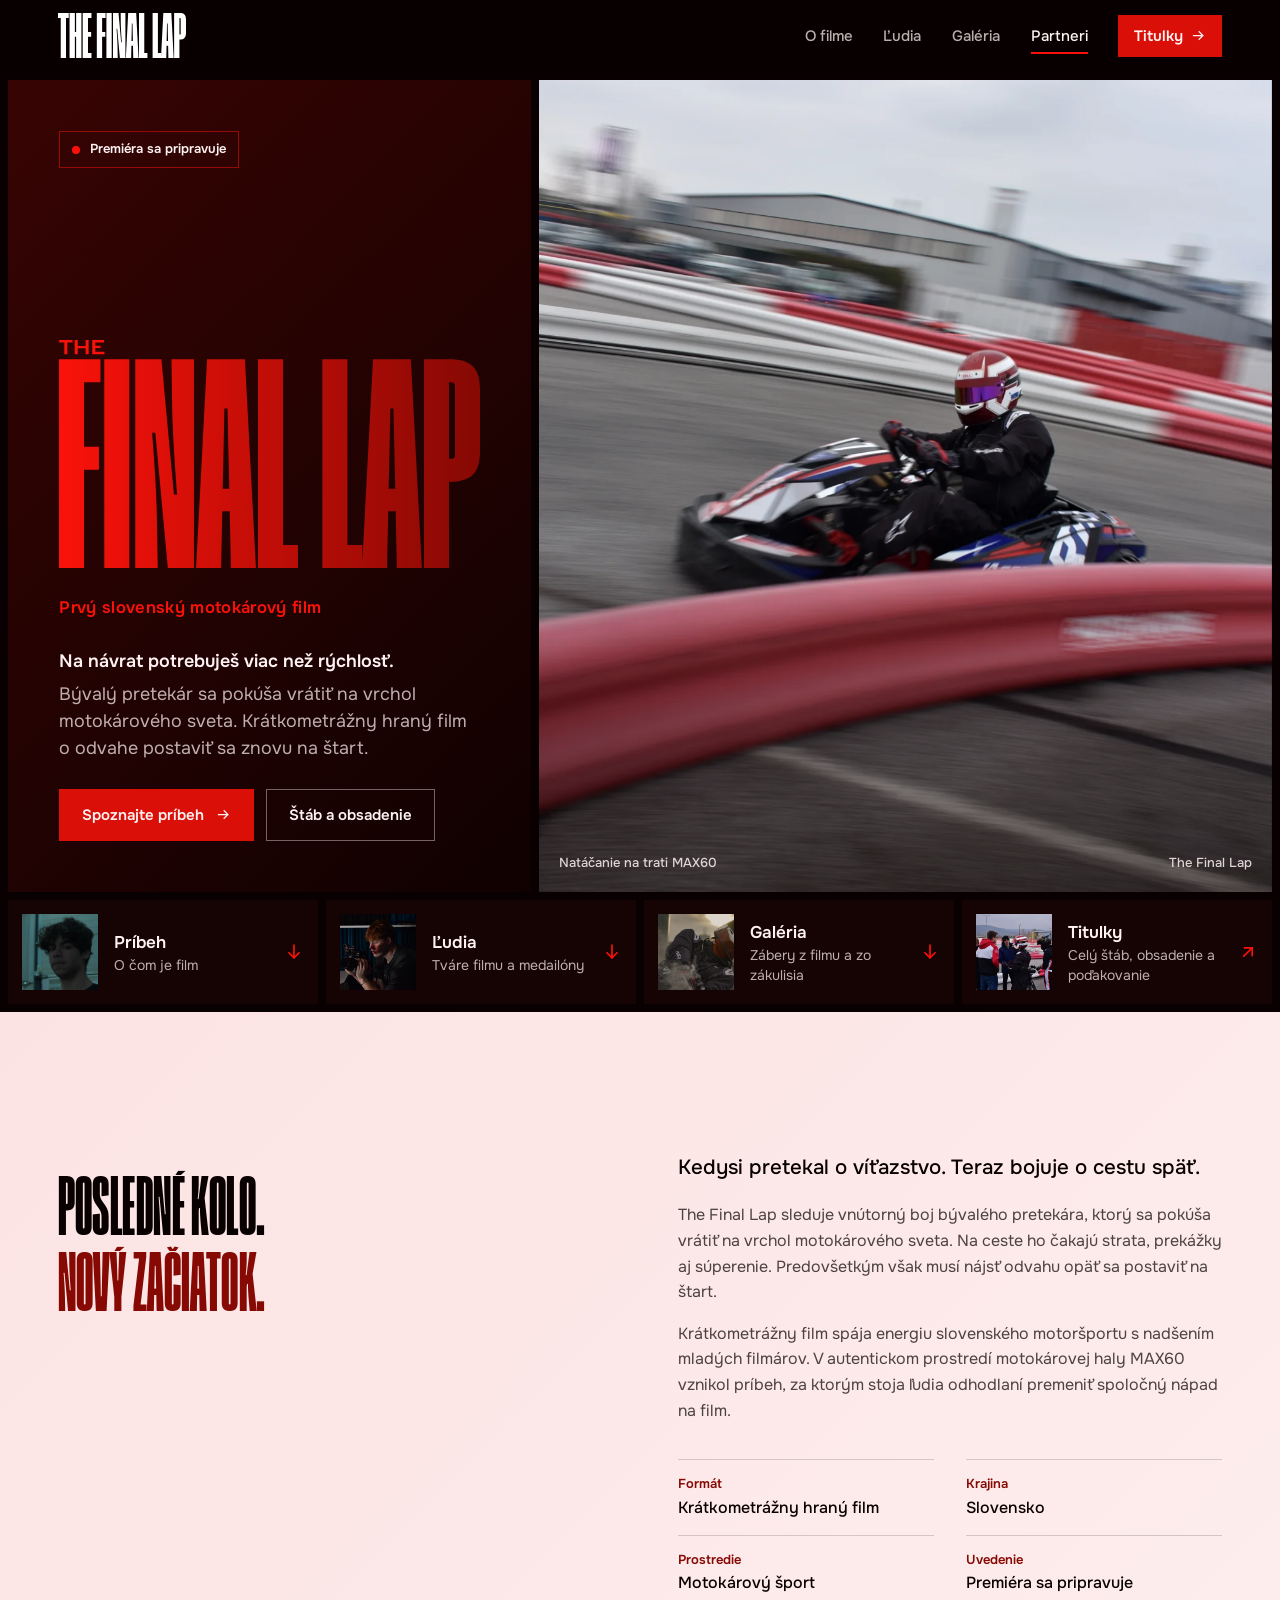
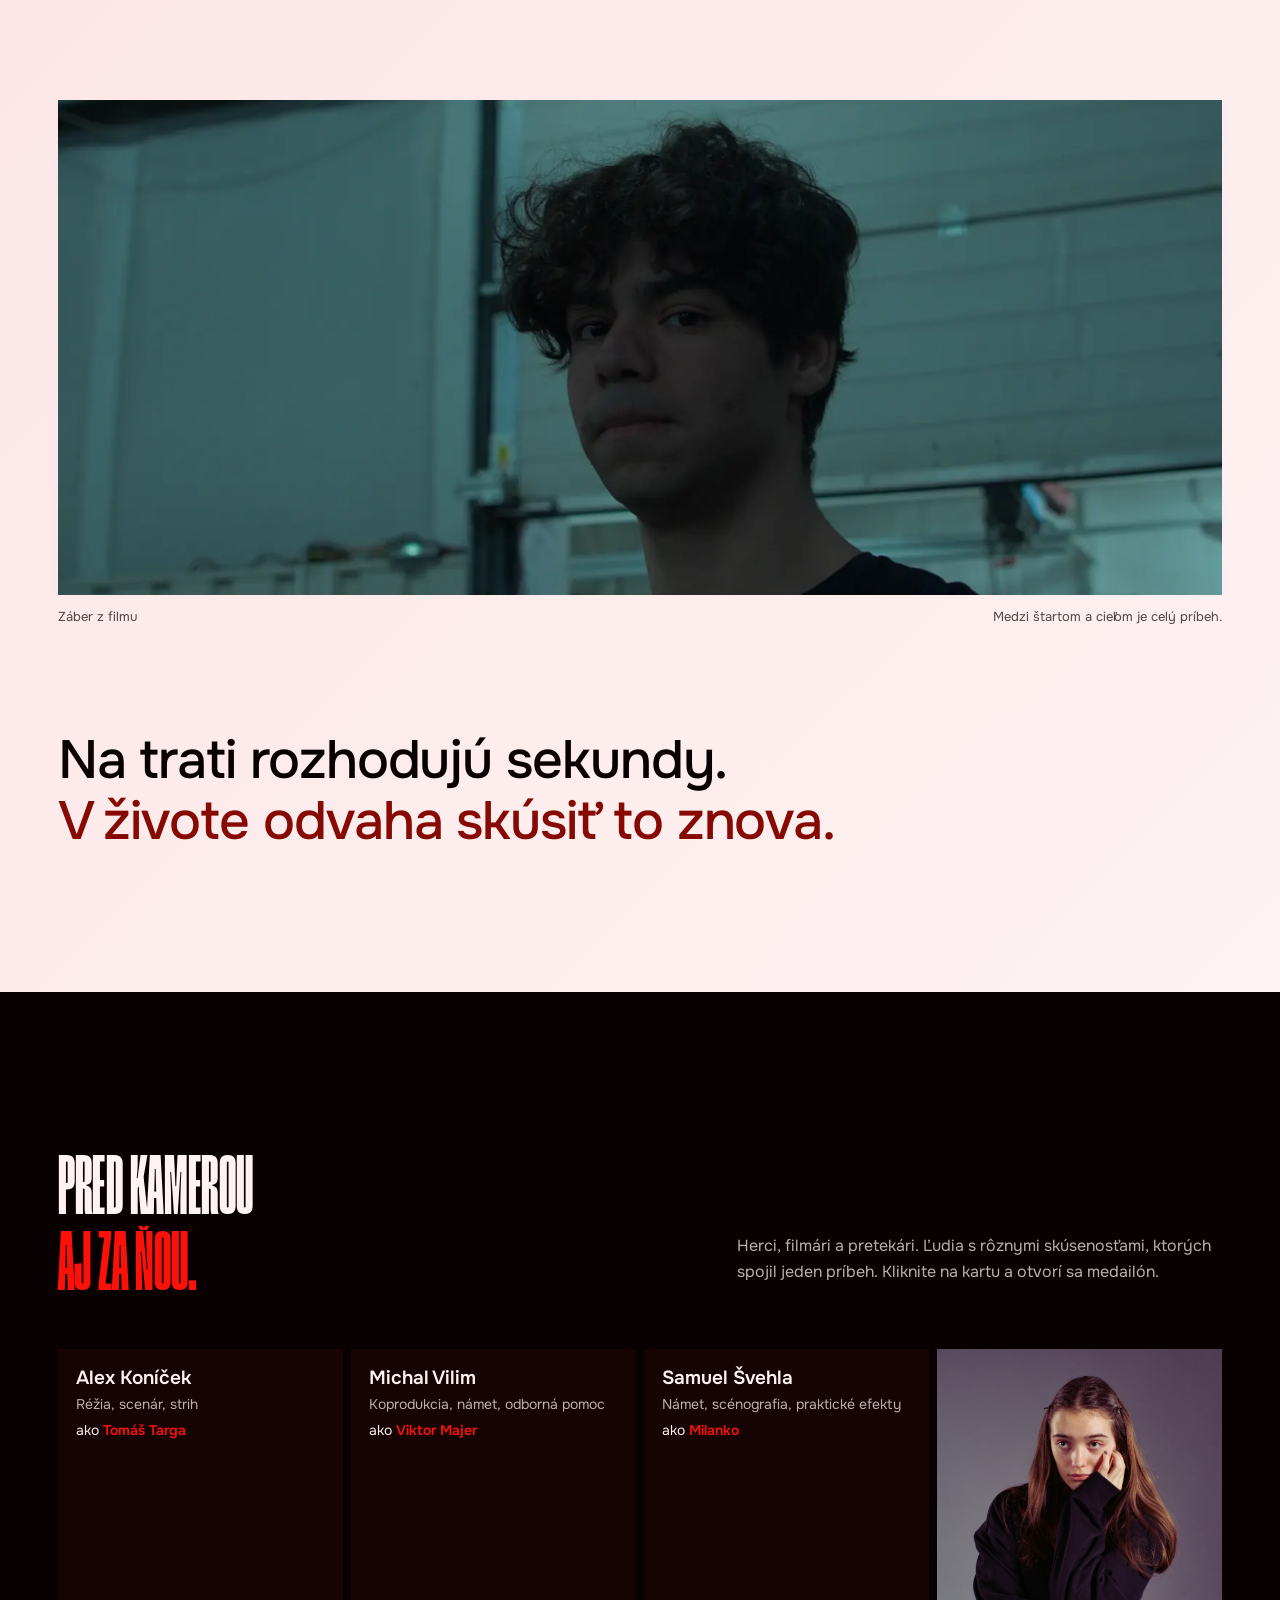
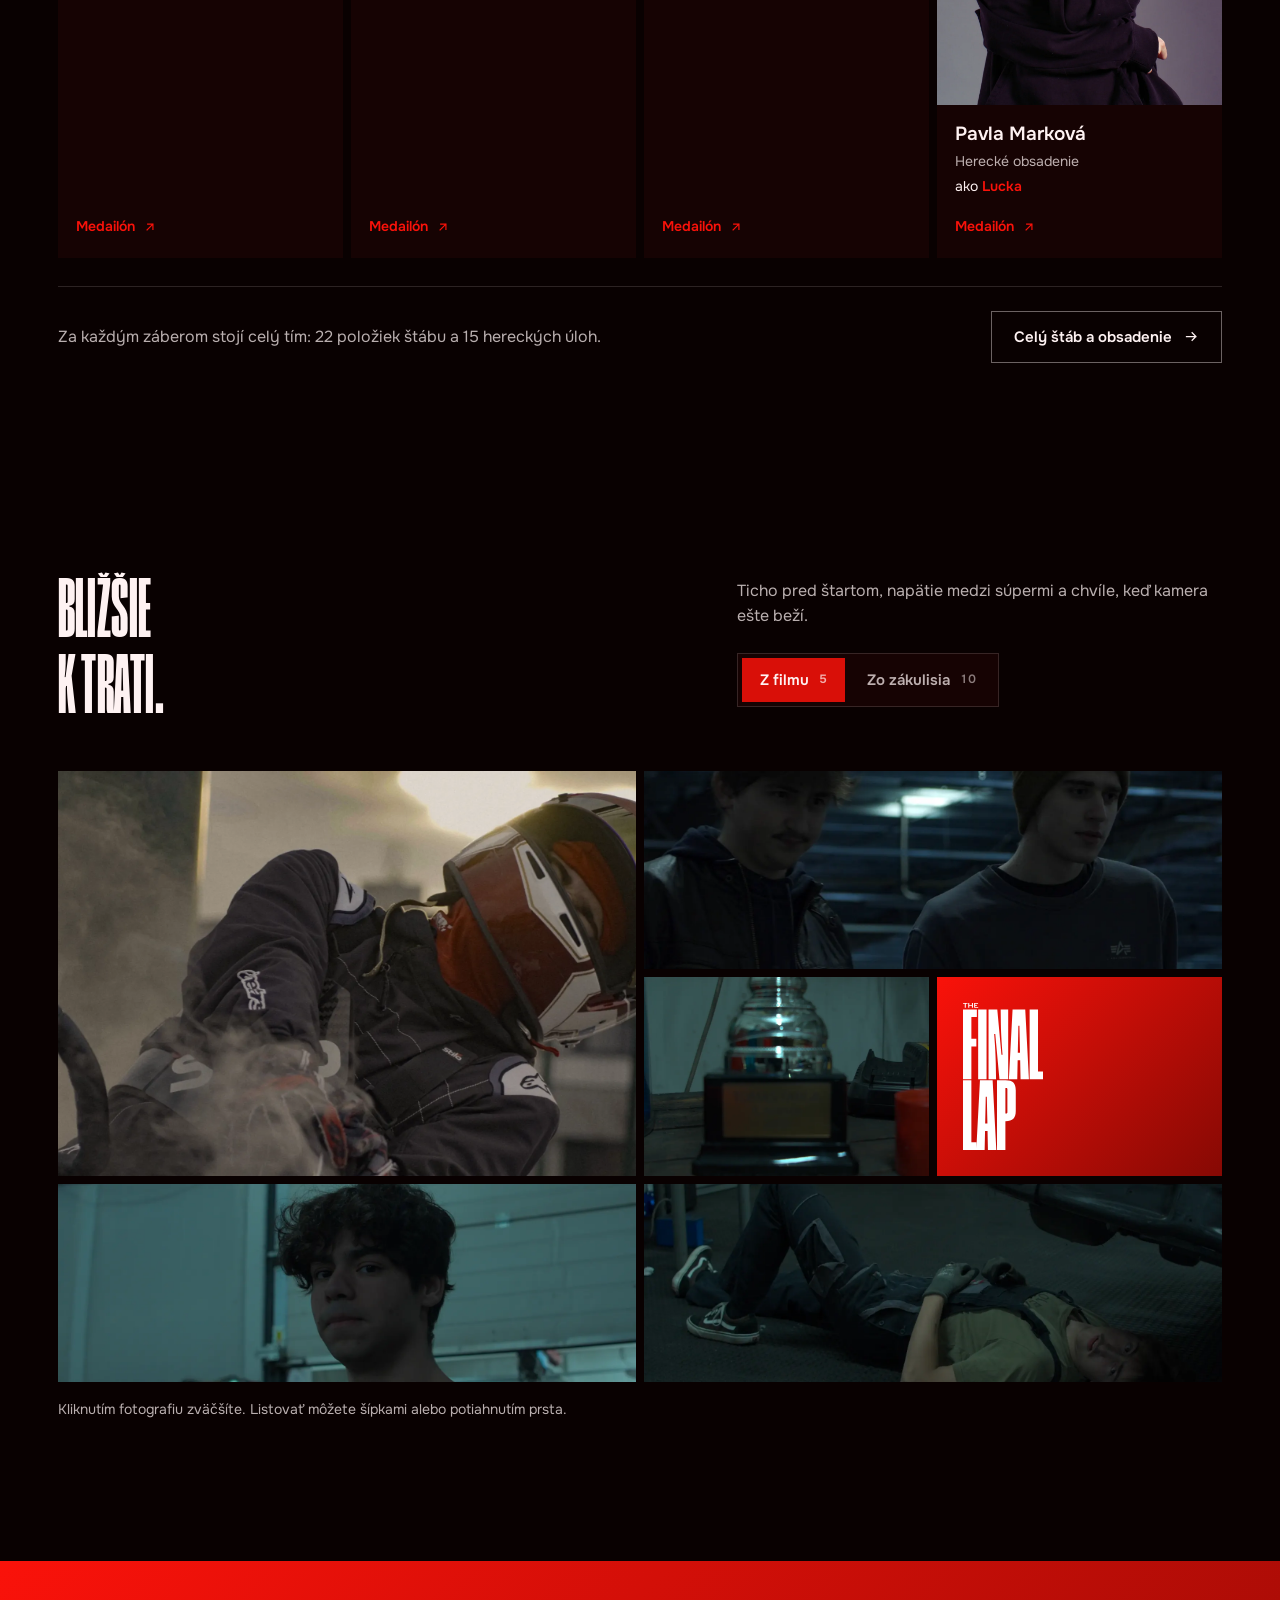
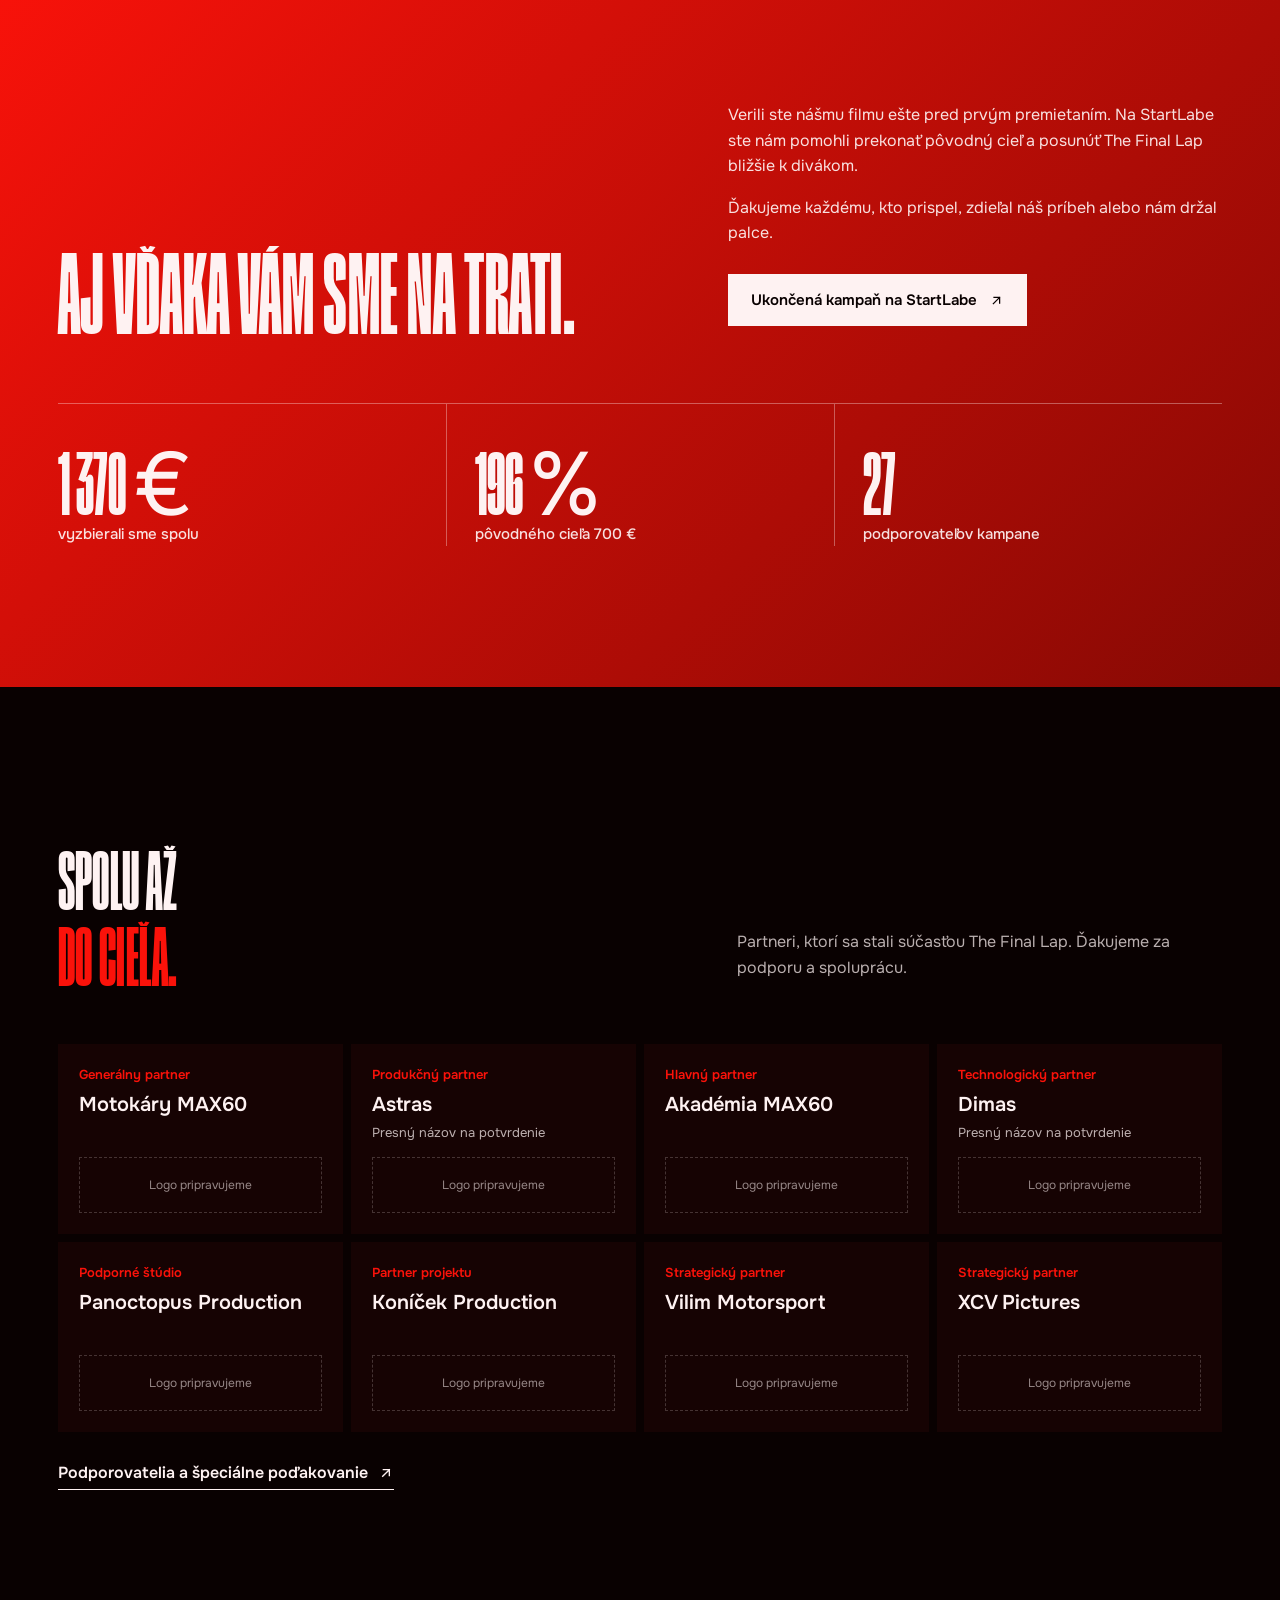
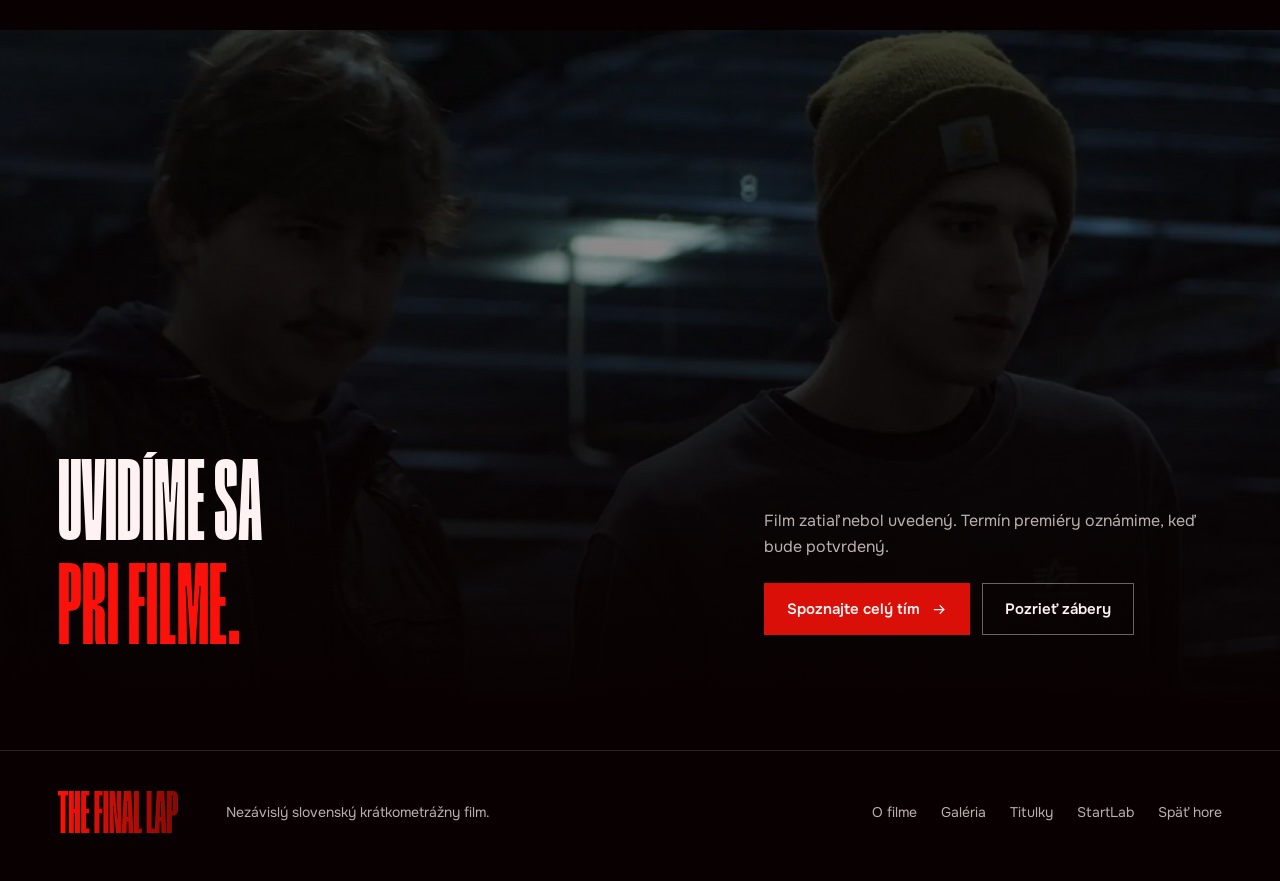
==== commit 4086dd2e: "big redesign2" ====
--- a/index.html
+++ b/index.html
@@ -1,596 +1,273 @@
 <!doctype html>
 <html lang="sk">
-  <head>
-    <meta charset="utf-8">
-    <meta name="viewport" content="width=device-width, initial-scale=1">
-    <meta name="theme-color" content="#090101">
-    <title>
-      The Final Lap — Prvý slovenský motokárový film
-    </title>
-    <meta name="description" content="Príbeh návratu, odvahy a posledného kola. Spoznajte pripravovaný slovenský motokárový film The Final Lap, jeho tvorcov a zákulisie natáčania.">
-    <meta property="og:title" content="The Final Lap — Prvý svojho druhu">
-    <meta property="og:description" content="Prvý slovenský motokárový film. Príbeh návratu na trať. Premiéra sa pripravuje.">
-    <meta property="og:type" content="website">
-    <meta property="og:locale" content="sk_SK">
-    <meta property="og:image" content="assets/hero.webp">
-    <link rel="icon" href="favicon.svg" type="image/svg+xml">
-    <link rel="preload" href="assets/fonts/segment-a-black.otf" as="font" type="font/otf" crossorigin>
-    <link rel="preload" href="assets/hero.webp" as="image" fetchpriority="high">
-    <link rel="stylesheet" href="styles.css">
-    <script src="profiles.js" defer>
-    </script>
-    <script src="script.js" defer>
-    </script>
-  </head>
-  <body>
-    <a class="skip-link" href="#obsah">
-      Preskočiť na obsah
-    </a>
-    <header class="header">
-      <a class="brand" href="index.html" aria-label="The Final Lap — úvod">
-        <img src="assets/logo.svg" alt="The Final Lap" width="1600" height="552">
-      </a>
-      <button class="menu-toggle" aria-expanded="false" aria-controls="navigation">
-        Menu +
-      </button>
-      <nav class="nav" id="navigation" aria-label="Hlavná navigácia">
-        <a href="#o-filme">O filme</a>
-        <a href="titulky.html">Titulky</a>
-        <a href="#galeria">Galéria</a>
-        <a href="#partneri">Partneri</a>
-        <a class="nav-release" href="#premiera"><span></span>Premiéra sa pripravuje</a>
-      </nav>
-    </header>
-    <main id="obsah">
-      <!-- HERO: stav filmu a hlavný vizuál -->
-      <section class="film-hero" aria-labelledby="film-title">
-        <div class="film-hero-copy">
-          <p class="eyebrow red">Prvý slovenský motokárový film</p>
-          <h1 id="film-title"><img src="assets/logo-wide.svg" alt="The Final Lap" width="440" height="220"></h1>
-          <h2>Na návrat potrebuješ<br>viac než rýchlosť.</h2>
-          <p class="hero-description">Bývalý pretekár. Cesta späť na vrchol.<br>Príbeh odvahy postaviť sa znovu na štart.</p>
-          <div class="hero-actions">
-            <a class="button primary" href="#o-filme">Spoznajte film <span class="arrow" aria-hidden="true">↘</span></a>
-            <a class="hero-team-link" href="titulky.html">Štáb a obsadenie <span aria-hidden="true">↗</span></a>
-          </div>
-          <span class="hero-status"><i aria-hidden="true"></i> Film pripravujeme pre divákov</span>
-        </div>
-        <a class="film-hero-visual" href="#galeria" aria-label="Pozrieť fotografie z filmu">
-          <img src="assets/hero.webp" alt="Motokárový jazdec v zákrute na pretekárskej trati" width="2000" height="1333" fetchpriority="high">
-          <span class="visual-top eyebrow">Z vášne pre film. Z lásky k pretekom.</span>
-          <span class="visual-caption"><span><small>Vstúpte do sveta The Final Lap</small><strong>Pozrieť filmové zábery</strong></span><span class="circle-arrow" aria-hidden="true">↗</span></span>
-          <span class="visual-index" aria-hidden="true">THE FINAL LAP / 01</span>
-        </a>
-      </section>
-      <nav class="explore-nav wrap" aria-label="Rýchly prehľad stránky">
-        <a href="#o-filme"><span class="eyebrow">01 / Príbeh</span><strong>O filme</strong><span aria-hidden="true">↘</span></a>
-        <a href="titulky.html"><span class="eyebrow">02 / Ľudia</span><strong>Štáb a obsadenie</strong><span aria-hidden="true">↗</span></a>
-        <a href="#galeria"><span class="eyebrow">03 / Fotografie</span><strong>Film a zákulisie</strong><span aria-hidden="true">↘</span></a>
-        <a href="#podpora"><span class="eyebrow">04 / Spolupráca</span><strong>Partneri a podpora</strong><span aria-hidden="true">↘</span></a>
-      </nav>
-      <!-- O FILME: voľne upraviteľné redakčné texty -->
-      <section class="section light wrap" id="o-filme">
-        <div class="section-kicker eyebrow">
-          <span>
-            01 / O filme
-          </span>
-          <span>
-            Každý návrat má svoj príbeh
-          </span>
-        </div>
-        <div class="story-grid">
-          <h2 class="story-title">
-            Posledné kolo.
-            <br>
-            <span>
-              Nový začiatok.
-            </span>
-          </h2>
-          <div class="story-copy">
-            <p class="lead">
-              Kedysi pretekal o víťazstvo. Teraz bojuje o cestu späť.
-            </p>
-            <p>
-              The Final Lap sleduje vnútorný boj bývalého pretekára, ktorý sa pokúša vrátiť na vrchol motokárového sveta. Na ceste ho čakajú strata, prekážky aj súperenie. Predovšetkým však musí nájsť odvahu opäť sa postaviť na štart.
-            </p>
-            <p>
-              Krátkometrážny film spája energiu slovenského motoršportu s nadšením mladých filmárov. V autentickom prostredí motokárovej haly MAX60 vznikol príbeh, za ktorým stoja ľudia odhodlaní premeniť spoločný nápad na film.
-            </p>
-            <dl class="film-facts">
-              <div>
-                <dt>
-                  Formát
-                </dt>
-                <dd>
-                  Krátkometrážny hraný film
-                </dd>
-              </div>
-              <div>
-                <dt>
-                  Krajina
-                </dt>
-                <dd>
-                  Slovensko
-                </dd>
-              </div>
-              <div>
-                <dt>
-                  Prostredie
-                </dt>
-                <dd>
-                  Motokárový šport
-                </dd>
-              </div>
-              <div>
-                <dt>
-                  Uvedenie
-                </dt>
-                <dd>
-                  Premiéra sa pripravuje
-                </dd>
-              </div>
+<head>
+  <meta charset="utf-8">
+  <meta name="viewport" content="width=device-width, initial-scale=1">
+  <meta name="theme-color" content="#090101">
+  <title>The Final Lap — prvý slovenský motokárový film</title>
+  <meta name="description" content="Krátkometrážny hraný film o bývalom pretekárovi, ktorý sa pokúša vrátiť na vrchol motokárového sveta. Príbeh, tvorcovia, zábery z filmu a zo zákulisia.">
+  <meta property="og:title" content="The Final Lap — prvý slovenský motokárový film">
+  <meta property="og:description" content="Príbeh návratu na trať. Premiéra sa pripravuje.">
+  <meta property="og:type" content="website">
+  <meta property="og:locale" content="sk_SK">
+  <meta property="og:image" content="assets/hero.webp">
+  <link rel="icon" href="favicon.svg" type="image/svg+xml">
+  <link rel="preload" href="assets/fonts/segment-a-black.otf" as="font" type="font/otf" crossorigin>
+  <link rel="preload" href="assets/hero.webp" as="image" fetchpriority="high">
+  <link rel="stylesheet" href="styles.css">
+  <script>document.documentElement.classList.add('js')</script>
+  <script src="profiles.js" defer></script>
+  <script src="script.js" defer></script>
+</head>
+<body>
+  <!-- IKONY: používajú sa cez <svg class="icon"><use href="#i-arrow"/></svg> -->
+  <svg width="0" height="0" style="position:absolute" aria-hidden="true">
+    <symbol id="i-arrow" viewBox="0 0 24 24"><path d="M4 12h15M13 6l6 6-6 6"/></symbol>
+    <symbol id="i-out" viewBox="0 0 24 24"><path d="M7 17 17 7M8 7h9v9"/></symbol>
+    <symbol id="i-down" viewBox="0 0 24 24"><path d="M12 4v15M6 13l6 6 6-6"/></symbol>
+    <symbol id="i-zoom" viewBox="0 0 24 24"><path d="M14 4h6v6M10 20H4v-6M20 4l-7 7M4 20l7-7"/></symbol>
+    <symbol id="i-close" viewBox="0 0 24 24"><path d="M5 5l14 14M19 5 5 19"/></symbol>
+    <symbol id="i-prev" viewBox="0 0 24 24"><path d="M20 12H5M11 6l-6 6 6 6"/></symbol>
+    <symbol id="i-menu" viewBox="0 0 24 24"><path d="M3 7h18M3 12h18M3 17h18"/></symbol>
+  </svg>
+
+  <a class="skip-link" href="#obsah">Preskočiť na obsah</a>
+
+  <!-- HLAVIČKA A NAVIGÁCIA -->
+  <header class="header">
+    <a class="brand" href="index.html" aria-label="The Final Lap — úvod"><img src="assets/logo.svg" alt="The Final Lap" width="1664" height="575"></a>
+    <button class="menu-toggle" aria-expanded="false" aria-controls="navigation"><span>Menu</span><svg class="icon"><use href="#i-menu"/></svg></button>
+    <nav class="nav" id="navigation" aria-label="Hlavná navigácia">
+      <a href="#o-filme">O filme</a>
+      <a href="#tvorcovia">Ľudia</a>
+      <a href="#galeria">Galéria</a>
+      <a href="#partneri">Partneri</a>
+      <a class="nav-cta" href="titulky.html">Titulky <svg class="icon"><use href="#i-arrow"/></svg></a>
+    </nav>
+  </header>
+
+  <main id="obsah">
+    <!-- ÚVOD -->
+    <section class="hero" aria-labelledby="film-title">
+      <div class="hero-copy">
+        <span class="hero-status"><i aria-hidden="true"></i>Premiéra sa pripravuje</span>
+        <h1 id="film-title"><img src="assets/logo-wide-red.svg" alt="The Final Lap" width="1160" height="627"></h1>
+        <p class="hero-tagline">Prvý slovenský motokárový film</p>
+        <p class="hero-text"><strong>Na návrat potrebuješ viac než rýchlosť.</strong>Bývalý pretekár sa pokúša vrátiť na vrchol motokárového sveta. Krátkometrážny hraný film o odvahe postaviť sa znovu na štart.</p>
+        <div class="hero-actions">
+          <a class="btn btn-red" href="#o-filme">Spoznajte príbeh <svg class="icon"><use href="#i-arrow"/></svg></a>
+          <a class="btn btn-line" href="titulky.html">Štáb a obsadenie</a>
+        </div>
+      </div>
+      <figure class="hero-photo">
+        <img src="assets/hero.webp" alt="Motokárový jazdec v rýchlosti prechádza zákrutou" width="2000" height="1333" fetchpriority="high">
+        <figcaption><span>Natáčanie na trati MAX60</span><span>The Final Lap</span></figcaption>
+      </figure>
+    </section>
+
+    <!-- ROZCESTNÍK: kam vedú hlavné časti webu -->
+    <nav class="explore" aria-label="Čo na stránke nájdete">
+      <a href="#o-filme"><span class="thumb"><img src="assets/still-face.webp" alt="" width="1600" height="682" loading="lazy"></span><span><strong>Príbeh</strong><small>O čom je film</small></span><svg class="icon"><use href="#i-down"/></svg></a>
+      <a href="#tvorcovia"><span class="thumb"><img src="assets/bts-operator.webp" alt="" width="1600" height="1067" loading="lazy"></span><span><strong>Ľudia</strong><small>Tváre filmu a medailóny</small></span><svg class="icon"><use href="#i-down"/></svg></a>
+      <a href="#galeria"><span class="thumb"><img src="assets/still-race.webp" alt="" width="1600" height="1029" loading="lazy"></span><span><strong>Galéria</strong><small>Zábery z filmu a zo zákulisia</small></span><svg class="icon"><use href="#i-down"/></svg></a>
+      <a class="out" href="titulky.html"><span class="thumb"><img src="assets/bts-team.webp" alt="" width="1600" height="1067" loading="lazy"></span><span><strong>Titulky</strong><small>Celý štáb, obsadenie a poďakovanie</small></span><svg class="icon"><use href="#i-out"/></svg></a>
+    </nav>
+
+    <!-- O FILME -->
+    <section class="section about" id="o-filme" aria-labelledby="about-title">
+      <div class="wrap">
+        <div class="about-grid reveal">
+          <h2 class="display h-lg" id="about-title">Posledné kolo.<br><span>Nový začiatok.</span></h2>
+          <div class="prose">
+            <p class="lead">Kedysi pretekal o víťazstvo. Teraz bojuje o cestu späť.</p>
+            <p class="muted">The Final Lap sleduje vnútorný boj bývalého pretekára, ktorý sa pokúša vrátiť na vrchol motokárového sveta. Na ceste ho čakajú strata, prekážky aj súperenie. Predovšetkým však musí nájsť odvahu opäť sa postaviť na štart.</p>
+            <p class="muted">Krátkometrážny film spája energiu slovenského motoršportu s nadšením mladých filmárov. V autentickom prostredí motokárovej haly MAX60 vznikol príbeh, za ktorým stoja ľudia odhodlaní premeniť spoločný nápad na film.</p>
+            <dl class="facts">
+              <div><dt>Formát</dt><dd>Krátkometrážny hraný film</dd></div>
+              <div><dt>Krajina</dt><dd>Slovensko</dd></div>
+              <div><dt>Prostredie</dt><dd>Motokárový šport</dd></div>
+              <div><dt>Uvedenie</dt><dd>Premiéra sa pripravuje</dd></div>
             </dl>
           </div>
         </div>
-        <figure class="story-image">
-          <img src="assets/story.webp" alt="Filmový záber: Tomáš Targa v tichom okamihu mimo pretekárskej trate" loading="lazy" width="1400" height="597">
-          <figcaption>
-            <span>
-              The Final Lap / Záber z filmu
-            </span>
-            <span>
-              Medzi štartom a cieľom je celý príbeh.
-            </span>
-          </figcaption>
+        <figure class="about-still reveal">
+          <img src="assets/still-face.webp" alt="Záber z filmu: Tomáš Targa v tichom okamihu mimo trate" width="1600" height="682" loading="lazy">
+          <figcaption><span>Záber z filmu</span><span>Medzi štartom a cieľom je celý príbeh.</span></figcaption>
         </figure>
-        <p class="quote-line">
-          Na trati rozhodujú sekundy.
-          <br>
-          <span>
-            V živote odvaha skúsiť to znova.
-          </span>
-        </p>
-      </section>
-      <section class="section wrap" id="tvorcovia">
-        <div class="section-kicker eyebrow">
-          <span>
-            Tváre filmu / Výber z obsadenia
-          </span>
-          <span>
-            Pred kamerou aj za ňou
-          </span>
-        </div>
-        <div class="section-heading">
-          <h2>
-            Jeden film.
-            <br>
-            Spoločná vášeň.
-          </h2>
-          <p>
-            Herci, filmári a pretekári. Rozličné skúsenosti, ktoré sa stretli pri jednom príbehu. Spoznajte niekoľko tvárí The Final Lap.
-          </p>
-        </div>
-        <div class="people-grid">
-          <button class="person-card" data-person="alex" aria-label="Viac o Alexovi Koníčkovi">
-            <div class="portrait">
-              <span class="person-number">
-                01
-              </span>
-              <span class="initials" aria-hidden="true">
-                AK
-              </span>
-              <span class="photo-label">
-                Miesto na fotografiu
-              </span>
+        <p class="quote reveal">Na trati rozhodujú sekundy. <span>V živote odvaha skúsiť to znova.</span></p>
+      </div>
+    </section>
+
+    <!-- TVÁRE FILMU (medailóny sú v profiles.js) -->
+    <section class="section" id="tvorcovia" aria-labelledby="people-title">
+      <div class="wrap">
+        <div class="section-head reveal">
+          <h2 class="display h-lg" id="people-title">Pred kamerou<br><span class="red">aj za ňou.</span></h2>
+          <p>Herci, filmári a pretekári. Ľudia s rôznymi skúsenosťami, ktorých spojil jeden príbeh. Kliknite na kartu a otvorí sa medailón.</p>
+        </div>
+        <div class="people reveal">
+          <button class="person" data-person="alex">
+            <span class="portrait"><span class="initials" aria-hidden="true">AK</span><span class="photo-label">Portrét pripravujeme</span></span>
+            <span class="person-info"><strong class="person-name">Alex Koníček</strong><span class="roles">Réžia, scenár, strih</span><span class="character">ako <b>Tomáš Targa</b></span><span class="more">Medailón <svg class="icon"><use href="#i-out"/></svg></span></span>
+          </button>
+          <button class="person" data-person="michal">
+            <span class="portrait"><span class="initials" aria-hidden="true">MV</span><span class="photo-label">Portrét pripravujeme</span></span>
+            <span class="person-info"><strong class="person-name">Michal Vilim</strong><span class="roles">Koprodukcia, námet, odborná pomoc</span><span class="character">ako <b>Viktor Majer</b></span><span class="more">Medailón <svg class="icon"><use href="#i-out"/></svg></span></span>
+          </button>
+          <button class="person" data-person="samuel">
+            <span class="portrait"><span class="initials" aria-hidden="true">SŠ</span><span class="photo-label">Portrét pripravujeme</span></span>
+            <span class="person-info"><strong class="person-name">Samuel Švehla</strong><span class="roles">Námet, scénografia, praktické efekty</span><span class="character">ako <b>Milanko</b></span><span class="more">Medailón <svg class="icon"><use href="#i-out"/></svg></span></span>
+          </button>
+          <button class="person" data-person="pavla">
+            <span class="portrait"><img src="assets/pavla.webp" alt="Pavla Marková" width="1080" height="1350" loading="lazy"></span>
+            <span class="person-info"><strong class="person-name">Pavla Marková</strong><span class="roles">Herecké obsadenie</span><span class="character">ako <b>Lucka</b></span><span class="more">Medailón <svg class="icon"><use href="#i-out"/></svg></span></span>
+          </button>
+        </div>
+        <div class="people-foot">
+          <p>Za každým záberom stojí celý tím: 22 položiek štábu a 15 hereckých úloh.</p>
+          <a class="btn btn-line" href="titulky.html">Celý štáb a obsadenie <svg class="icon"><use href="#i-arrow"/></svg></a>
+        </div>
+      </div>
+    </section>
+
+    <!-- GALÉRIA: triedy big / wide / tall určujú veľkosť dlaždice -->
+    <section class="section flush" id="galeria" aria-labelledby="gallery-title">
+      <div class="wrap">
+        <div class="section-head reveal">
+          <h2 class="display h-lg" id="gallery-title">Bližšie<br>k trati.</h2>
+          <div>
+            <p>Ticho pred štartom, napätie medzi súpermi a chvíle, keď kamera ešte beží.</p>
+            <div class="tabs" role="tablist" aria-label="Časti galérie">
+              <button class="tab" role="tab" id="tab-film" aria-controls="panel-film" aria-selected="true">Z filmu <span>5</span></button>
+              <button class="tab" role="tab" id="tab-bts" aria-controls="panel-bts" aria-selected="false">Zo zákulisia <span>10</span></button>
             </div>
-            <h3>
-              Alex Koníček
-            </h3>
-            <p>
-              Réžia, scenár, strih
-              <br>
-              Tomáš Targa
-            </p>
-            <span class="person-plus">Spoznať <span aria-hidden="true">↗</span></span>
-          </button>
-          <button class="person-card" data-person="michal" aria-label="Viac o Michalovi Vilimovi">
-            <div class="portrait">
-              <span class="person-number">
-                02
-              </span>
-              <span class="initials" aria-hidden="true">
-                MV
-              </span>
-              <span class="photo-label">
-                Miesto na fotografiu
-              </span>
+          </div>
+        </div>
+
+        <div class="gallery-panel mosaic" id="panel-film" role="tabpanel" aria-labelledby="tab-film">
+          <button class="tile big" data-gallery><img src="assets/still-race.webp" alt="Jazdec v prilbe za volantom motokáry" width="1600" height="1029" loading="lazy"></button>
+          <button class="tile wide" data-gallery><img src="assets/still-rivals.webp" alt="Dvaja súperi v motokárovej hale" width="1600" height="1029" loading="lazy"></button>
+          <button class="tile" data-gallery><img src="assets/still-trophy.webp" alt="Pohár v tmavej dielni" width="1600" height="682" loading="lazy"></button>
+          <div class="panel panel-red"><img class="panel-logo" src="assets/logo-stacked.svg" alt="The Final Lap" width="658" height="1210"></div>
+          <button class="tile wide" data-gallery><img src="assets/still-face.webp" alt="Tomáš Targa v tichom okamihu" width="1600" height="682" loading="lazy"></button>
+          <button class="tile wide" data-gallery><img src="assets/still-floor.webp" alt="Postava ležiaca na zemi v dielni" width="1600" height="682" loading="lazy"></button>
+        </div>
+
+        <div class="gallery-panel mosaic" id="panel-bts" role="tabpanel" aria-labelledby="tab-bts">
+          <button class="tile big" data-gallery><img src="assets/bts-operator.webp" alt="Kameraman s kamerou v štúdiu" width="1600" height="1067" loading="lazy"></button>
+          <div class="panel panel-red wide"><p class="display">Behind<br>the camera</p></div>
+          <button class="tile" data-gallery><img src="assets/bts-lens.webp" alt="Detail filmovej kamery a objektívu" width="1600" height="1067" loading="lazy"></button>
+          <button class="tile tall" data-gallery><img src="assets/bts-clapper.webp" alt="Klapka pred natáčaním v hale MAX60" width="1067" height="1600" loading="lazy"></button>
+          <button class="tile wide" data-gallery><img src="assets/bts-team.webp" alt="Štáb a jazdci sa radia na trati" width="1600" height="1067" loading="lazy"></button>
+          <button class="tile" data-gallery><img src="assets/bts-grid.webp" alt="Jazdci v motokárach na štarte a kamera" width="1600" height="1067" loading="lazy"></button>
+          <button class="tile wide" data-gallery><img src="assets/bts-studio.webp" alt="Herci a štáb pri natáčaní v štúdiu" width="1600" height="1067" loading="lazy"></button>
+          <button class="tile wide" data-gallery><img src="assets/bts-sound.webp" alt="Práca pri zvukovom a strižňovom pulte" width="1600" height="1067" loading="lazy"></button>
+          <button class="tile" data-gallery><img src="assets/bts-drone.webp" alt="Pilot pripravuje FPV dron" width="1600" height="1067" loading="lazy"></button>
+          <button class="tile wide" data-gallery><img src="assets/bts-actor.webp" alt="Herec v slnečných okuliaroch v motokárovej hale" width="1600" height="1067" loading="lazy"></button>
+          <button class="tile" data-gallery><img src="assets/bts-pitlane.webp" alt="Jazdci a štáb pri motokárach v boxoch" width="1600" height="1067" loading="lazy"></button>
+        </div>
+        <p class="gallery-note">Kliknutím fotografiu zväčšíte. Listovať môžete šípkami alebo potiahnutím prsta.</p>
+      </div>
+    </section>
+
+    <!-- PODPORA (StartLab) -->
+    <section class="section support" id="podpora" aria-labelledby="support-title">
+      <div class="wrap">
+        <div class="support-grid reveal">
+          <h2 class="display h-xl" id="support-title">Aj vďaka vám sme na trati.</h2>
+          <div>
+            <div class="prose">
+              <p>Verili ste nášmu filmu ešte pred prvým premietaním. Na StartLabe ste nám pomohli prekonať pôvodný cieľ a posunúť The Final Lap bližšie k divákom.</p>
+              <p>Ďakujeme každému, kto prispel, zdieľal náš príbeh alebo nám držal palce.</p>
             </div>
-            <h3>
-              Michal Vilim
-            </h3>
-            <p>
-              Koprodukcia a námet
-              <br>
-              Viktor Majer
-            </p>
-            <span class="person-plus">Spoznať <span aria-hidden="true">↗</span></span>
-          </button>
-          <button class="person-card" data-person="samuel" aria-label="Viac o Samuelovi Švehlovi">
-            <div class="portrait">
-              <span class="person-number">
-                03
-              </span>
-              <span class="initials" aria-hidden="true">
-                SŠ
-              </span>
-              <span class="photo-label">
-                Miesto na fotografiu
-              </span>
-            </div>
-            <h3>
-              Samuel Švehla
-            </h3>
-            <p>
-              Námet, scénografia a praktické efekty
-              <br>
-              Milanko
-            </p>
-            <span class="person-plus">Spoznať <span aria-hidden="true">↗</span></span>
-          </button>
-          <button class="person-card" data-person="pavla" aria-label="Viac o Pavle Markovej">
-            <div class="portrait">
-              <img src="assets/pavla.webp" alt="Pavla Marková" loading="lazy" width="1080" height="1350">
-              <span class="person-number">
-                04
-              </span>
-            </div>
-            <h3>
-              Pavla Marková
-            </h3>
-            <p>
-              Herecké obsadenie
-              <br>
-              Lucka
-            </p>
-            <span class="person-plus">Spoznať <span aria-hidden="true">↗</span></span>
-          </button>
-        </div>
-        <div class="team-footer">
-          <p>
-            Za každým záberom stojí celý tím. Každý z jeho členov má svoje miesto v našich titulkoch.
-          </p>
-          <a class="text-link" href="titulky.html">
-            Celý štáb a herecké obsadenie
-            <span class="arrow" aria-hidden="true">
-              ↗
-            </span>
-          </a>
-        </div>
-      </section>
-      <section class="section stills wrap" id="galeria" aria-labelledby="stills-title">
-        <nav class="gallery-jumps" aria-label="Časti galérie"><a href="#galeria" class="selected">Zábery z filmu <span>02</span></a><a href="#zakulisie">Zo zákulisia <span>04</span> ↘</a></nav>
-        <div class="section-heading">
-          <div>
-            <p class="eyebrow red" style="margin-bottom:20px">
-              Zábery z filmu
-            </p>
-            <h2 id="stills-title">
-              Bližšie k trati.
-            </h2>
-          </div>
-          <p>
-            Ticho pred štartom. Napätie medzi súpermi.
-            <br>
-            Prvý pohľad do sveta The Final Lap.
-          </p>
-        </div>
-        <div class="stills-grid">
-          <button class="gallery-item" data-gallery aria-label="Zväčšiť záber jazdca">
-            <img src="assets/still-race.webp" alt="Jazdec pripravujúci sa na jazdu — záber z filmu" loading="lazy" width="1400" height="788">
-          </button>
-          <button class="gallery-item" data-gallery aria-label="Zväčšiť záber dvoch postáv">
-            <img src="assets/still-rivals.webp" alt="Dve postavy v motokárovej hale — záber z filmu" loading="lazy" width="1400" height="788">
-          </button>
-        </div>
-        <p class="gallery-caption">
-          Vybrané zábery / Kliknutím otvoríte galériu
-        </p>
-      </section>
-      <section class="section bts wrap" id="zakulisie">
-        <div class="section-kicker eyebrow">
-          <span>
-            Galéria / Zo zákulisia
-          </span>
-          <span>
-            Za každým záberom sú ľudia
-          </span>
-        </div>
-        <div class="section-heading">
-          <h2>
-            Keď kamera
-            <br>
-            ešte beží.
-          </h2>
-          <p>
-            Na trati, pri monitore aj v štúdiu. Pozrite sa na chvíle, z ktorých vznikal náš film — a na tím, ktorý ich premenil na zábery.
-          </p>
-        </div>
-        <div class="bts-grid">
-          <button class="gallery-item" data-gallery aria-label="Zväčšiť fotografiu z natáčania">
-            <img src="assets/bts-director.webp" alt="Sústredenie pri práci v štúdiu" loading="lazy" width="1400" height="933">
-          </button>
-          <button class="gallery-item" data-gallery aria-label="Zväčšiť fotografiu kamery">
-            <img src="assets/bts-camera.webp" alt="Filmová kamera pripravená na natáčanie" loading="lazy" width="1400" height="933">
-          </button>
-          <button class="gallery-item" data-gallery aria-label="Zväčšiť fotografiu tímu">
-            <img src="assets/bts-team.webp" alt="Štáb a jazdci na motokárovej trati" loading="lazy" width="1400" height="933">
-          </button>
-          <button class="gallery-item" data-gallery aria-label="Zväčšiť fotografiu zo štúdia">
-            <img src="assets/bts-studio.webp" alt="Spoločná práca pri štúdiovom pulte" loading="lazy" width="1400" height="933">
-          </button>
-        </div>
-        <div class="bts-foot">
-          <span>
-            THE FINAL LAP / BEHIND THE SCENES
-          </span>
-          <span>
-            Fotografie z natáčania
-          </span>
-        </div>
-      </section>
-      <section class="section support wrap" id="podpora">
-        <div class="section-kicker eyebrow">
-          <span>
-            Vaša podpora / StartLab
-          </span>
-          <span>
-            Úspešná kampaň na StartLabe
-          </span>
-        </div>
-        <div class="support-grid">
-          <h2>
-            Aj vďaka vám
-            <br>
-            sme na trati.
-          </h2>
-          <div class="support-copy">
-            <p>
-              Verili ste nášmu filmu ešte pred prvým premietaním. Na StartLabe ste nám pomohli prekonať pôvodný cieľ a posunúť The Final Lap bližšie k divákom.
-            </p>
-            <p>
-              Ďakujeme každému, kto prispel, zdieľal náš príbeh alebo nám držal palce. Vaša dôvera je súčasťou tohto filmu.
-            </p>
-            <a class="text-link" href="https://www.startlab.sk/projekty/4105-zbierka-na-podporu-pretekarskeho-studentskeho-filmu-the-fin/" target="_blank" rel="noopener">
-              Pozrieť ukončenú kampaň
-              <span class="arrow" aria-hidden="true">
-                ↗
-              </span>
-            </a>
-          </div>
-        </div>
-        <div class="funding">
-          <span class="funding-value">
-            1 370
-            <span class="currency">
-              €
-            </span>
-          </span>
-          <div class="funding-details">
-            <div>
-              <strong>
-                196 %
-              </strong>
-              <span>
-                pôvodného cieľa 700 €
-              </span>
-            </div>
-            <div>
-              <strong>
-                27
-              </strong>
-              <span>
-                podporovateľov kampane
-              </span>
-            </div>
-          </div>
-        </div>
-      </section>
-      <section class="section light wrap" id="partneri">
-        <div class="section-kicker eyebrow">
-          <span>
-            04 / Partneri filmu
-          </span>
-          <span>
-            Ďakujeme za dôveru
-          </span>
-        </div>
-        <div class="partners-intro">
-          <h2>
-            Spolu až do cieľa.
-          </h2>
-          <p>
-            Ľudia a partneri, ktorí sa stali súčasťou The Final Lap. Ďakujeme za podporu a spoluprácu.
-          </p>
-        </div>
-        <div class="partner-grid">
-          <div class="partner">
-            <span class="partner-role">
-              Generálny partner
-            </span>
-            <strong>
-              Motokáry MAX60
-            </strong>
-            <span class="logo-pending">
-              Miesto na logo partnera
-            </span>
-          </div>
-          <div class="partner">
-            <span class="partner-role">
-              Produkčný partner
-            </span>
-            <strong>
-              Astras
-            </strong>
-            <span class="pending">
-              Dočasný názov — na potvrdenie
-            </span>
-            <span class="logo-pending">
-              Miesto na logo partnera
-            </span>
-          </div>
-          <div class="partner">
-            <span class="partner-role">
-              Hlavný partner
-            </span>
-            <strong>
-              Akadémia MAX60
-            </strong>
-            <span class="logo-pending">
-              Miesto na logo partnera
-            </span>
-          </div>
-          <div class="partner">
-            <span class="partner-role">
-              Technologický partner
-            </span>
-            <strong>
-              Dimas
-            </strong>
-            <span class="pending">
-              Dočasný názov — na potvrdenie
-            </span>
-            <span class="logo-pending">
-              Miesto na logo partnera
-            </span>
-          </div>
-          <div class="partner">
-            <span class="partner-role">
-              Podporné štúdio
-            </span>
-            <strong>
-              Panoctopus Production
-            </strong>
-            <span class="logo-pending">
-              Miesto na logo partnera
-            </span>
-          </div>
-          <div class="partner">
-            <span class="partner-role">
-              Partner projektu
-            </span>
-            <strong>
-              Koníček Production
-            </strong>
-            <span class="logo-pending">
-              Miesto na logo partnera
-            </span>
-          </div>
-          <div class="partner">
-            <span class="partner-role">
-              Strategický partner
-            </span>
-            <strong>
-              Vilim Motorsport
-            </strong>
-            <span class="logo-pending">
-              Miesto na logo partnera
-            </span>
-          </div>
-          <div class="partner">
-            <span class="partner-role">
-              Strategický partner
-            </span>
-            <strong>
-              XCV Pictures
-            </strong>
-            <span class="logo-pending">
-              Miesto na logo partnera
-            </span>
-          </div>
-        </div>
-        <div style="margin-top:30px">
-          <a class="text-link" href="titulky.html#podakovanie">
-            Podporovatelia a špeciálne poďakovanie
-            <span class="arrow" aria-hidden="true">
-              ↗
-            </span>
-          </a>
-        </div>
-      </section>
-      <section class="release wrap" id="premiera">
-        <div>
-          <p class="eyebrow red" style="margin-bottom:22px">
-            Cieľová rovinka je pred nami
-          </p>
-          <h2>
-            Uvidíme sa pri filme.
-          </h2>
-        </div>
-        <div>
-          <p>
-            Film zatiaľ nebol uvedený.
-            <br>
-            Termín premiéry oznámime neskôr.
-          </p>
-          <a class="text-link" href="titulky.html">
-            Spoznajte celý tím
-            <span class="arrow" aria-hidden="true">
-              ↗
-            </span>
-          </a>
-        </div>
-      </section>
-    </main>
-    <footer class="footer wrap">
-      <a href="#obsah" aria-label="Späť na začiatok">
-        <img src="assets/logo.svg" alt="The Final Lap" width="1600" height="552">
-      </a>
-      <span>
-        Nezávislý slovenský film.
-      </span>
-      <div class="footer-links">
-        <a href="titulky.html">
-          Úplné titulky
-        </a>
-        <a href="#obsah">
-          Späť na štart ↑
-        </a>
-      </div>
-    </footer>
-    <dialog id="profile-dialog" aria-labelledby="profile-name">
-      <button class="dialog-close" aria-label="Zavrieť medailón">
-        ×
-      </button>
-      <div class="profile-layout">
-        <div class="portrait profile-portrait">
-        </div>
-        <div class="profile-copy">
-          <h2 id="profile-name">
-          </h2>
-          <p class="profile-role">
-          </p>
-          <p class="profile-bio">
-          </p>
-          <p class="profile-source">
-          </p>
-        </div>
-      </div>
-    </dialog>
-    <dialog id="lightbox" class="lightbox" aria-label="Fotogaléria">
-      <button class="dialog-close" aria-label="Zavrieť fotografiu">
-        ×
-      </button>
-      <img src="assets/still-race.webp" alt="" width="1400" height="788">
-      <p aria-live="polite">
-      </p>
-      <div class="lightbox-nav">
-        <button data-prev aria-label="Predchádzajúca fotografia">
-          ←
-        </button>
-        <button data-next aria-label="Nasledujúca fotografia">
-          →
-        </button>
-      </div>
-    </dialog>
-  </body>
+            <a class="btn btn-paper" href="https://www.startlab.sk/projekty/4105-zbierka-na-podporu-pretekarskeho-studentskeho-filmu-the-fin/" target="_blank" rel="noopener">Ukončená kampaň na StartLabe <svg class="icon"><use href="#i-out"/></svg></a>
+          </div>
+        </div>
+        <dl class="funding reveal">
+          <div><dt>vyzbierali sme spolu</dt><dd>1&nbsp;370&nbsp;€</dd></div>
+          <div><dt>pôvodného cieľa 700 €</dt><dd>196&nbsp;%</dd></div>
+          <div><dt>podporovateľov kampane</dt><dd>27</dd></div>
+        </dl>
+      </div>
+    </section>
+
+    <!-- PARTNERI: logo vložte namiesto <span class="logo-slot"> -->
+    <section class="section" id="partneri" aria-labelledby="partners-title">
+      <div class="wrap">
+        <div class="section-head reveal">
+          <h2 class="display h-lg" id="partners-title">Spolu až<br><span class="red">do cieľa.</span></h2>
+          <p>Partneri, ktorí sa stali súčasťou The Final Lap. Ďakujeme za podporu a spoluprácu.</p>
+        </div>
+        <div class="partners reveal">
+          <div class="partner"><span class="role">Generálny partner</span><strong>Motokáry MAX60</strong><span class="logo-slot">Logo pripravujeme</span></div>
+          <div class="partner"><span class="role">Produkčný partner</span><strong>Astras</strong><span class="pending">Presný názov na potvrdenie</span><span class="logo-slot">Logo pripravujeme</span></div>
+          <div class="partner"><span class="role">Hlavný partner</span><strong>Akadémia MAX60</strong><span class="logo-slot">Logo pripravujeme</span></div>
+          <div class="partner"><span class="role">Technologický partner</span><strong>Dimas</strong><span class="pending">Presný názov na potvrdenie</span><span class="logo-slot">Logo pripravujeme</span></div>
+          <div class="partner"><span class="role">Podporné štúdio</span><strong>Panoctopus Production</strong><span class="logo-slot">Logo pripravujeme</span></div>
+          <div class="partner"><span class="role">Partner projektu</span><strong>Koníček Production</strong><span class="logo-slot">Logo pripravujeme</span></div>
+          <div class="partner"><span class="role">Strategický partner</span><strong>Vilim Motorsport</strong><span class="logo-slot">Logo pripravujeme</span></div>
+          <div class="partner"><span class="role">Strategický partner</span><strong>XCV Pictures</strong><span class="logo-slot">Logo pripravujeme</span></div>
+        </div>
+        <div class="partners-foot"><a class="link" href="titulky.html#podakovanie">Podporovatelia a špeciálne poďakovanie <svg class="icon"><use href="#i-out"/></svg></a></div>
+      </div>
+    </section>
+
+    <!-- ZÁVER: stav premiéry (dátum doplňte až po potvrdení) -->
+    <section class="finale" id="premiera" aria-labelledby="finale-title">
+      <img src="assets/still-rivals.webp" alt="" width="1600" height="1029" loading="lazy">
+      <div class="wrap finale-grid">
+        <h2 class="display h-xl reveal" id="finale-title">Uvidíme sa<br><span class="red">pri filme.</span></h2>
+        <div class="reveal">
+          <p>Film zatiaľ nebol uvedený. Termín premiéry oznámime, keď bude potvrdený.</p>
+          <div class="actions">
+            <a class="btn btn-red" href="titulky.html">Spoznajte celý tím <svg class="icon"><use href="#i-arrow"/></svg></a>
+            <a class="btn btn-line" href="#galeria">Pozrieť zábery</a>
+          </div>
+        </div>
+      </div>
+    </section>
+  </main>
+
+  <footer class="footer wrap">
+    <a href="#obsah" aria-label="Späť na začiatok"><img src="assets/logo-red.svg" alt="The Final Lap" width="1664" height="575" loading="lazy"></a>
+    <span>Nezávislý slovenský krátkometrážny film.</span>
+    <nav aria-label="Odkazy v päte">
+      <a href="#o-filme">O filme</a>
+      <a href="#galeria">Galéria</a>
+      <a href="titulky.html">Titulky</a>
+      <a href="https://www.startlab.sk/projekty/4105-zbierka-na-podporu-pretekarskeho-studentskeho-filmu-the-fin/" target="_blank" rel="noopener">StartLab</a>
+      <a href="#obsah">Späť hore</a>
+    </nav>
+  </footer>
+
+  <!-- MEDAILÓN (obsah dopĺňa script.js z profiles.js) -->
+  <dialog id="profile-dialog" aria-labelledby="profile-name">
+    <button class="dialog-close" aria-label="Zavrieť medailón"><svg class="icon"><use href="#i-close"/></svg></button>
+    <div class="profile-layout">
+      <div class="portrait profile-portrait"></div>
+      <div class="profile-copy">
+        <h2 class="display" id="profile-name"></h2>
+        <p class="profile-role"></p>
+        <p class="profile-bio"></p>
+        <p class="profile-source"></p>
+      </div>
+    </div>
+  </dialog>
+
+  <!-- FOTOGALÉRIA -->
+  <dialog id="lightbox" class="lightbox" aria-label="Fotogaléria">
+    <figure>
+      <button class="dialog-close" aria-label="Zavrieť fotografiu"><svg class="icon"><use href="#i-close"/></svg></button>
+      <img src="assets/still-race.webp" alt="" width="1600" height="1029">
+      <figcaption>
+        <span class="count" aria-live="polite"></span>
+        <span class="caption"></span>
+        <span class="lightbox-nav">
+          <button data-prev aria-label="Predchádzajúca fotografia"><svg class="icon"><use href="#i-prev"/></svg></button>
+          <button data-next aria-label="Nasledujúca fotografia"><svg class="icon"><use href="#i-arrow"/></svg></button>
+        </span>
+      </figcaption>
+    </figure>
+  </dialog>
+</body>
 </html>
--- a/styles.css
+++ b/styles.css
@@ -1,1558 +1,384 @@
-@font-face {
-  font-family: Onest;
-  src: url('assets/fonts/onest-400.ttf') format('truetype');
-  font-weight: 400;
-  font-display: swap
-}
-
-@font-face {
-  font-family: Onest;
-  src: url('assets/fonts/onest-500.ttf') format('truetype');
-  font-weight: 500;
-  font-display: swap
-}
-
-@font-face {
-  font-family: Onest;
-  src: url('assets/fonts/onest-600.ttf') format('truetype');
-  font-weight: 600;
-  font-display: swap
-}
-
-@font-face {
-  font-family: Onest;
-  src: url('assets/fonts/onest-700.ttf') format('truetype');
-  font-weight: 700;
-  font-display: swap
-}
-
-@font-face {
-  font-family: 'Segment A';
-  src: url('assets/fonts/segment-a-black.otf') format('opentype');
-  font-weight: 400;
-  font-display: swap
-}
-
-/* FARBY A ZÁKLADNÉ NASTAVENIA */
+/* =========================================================
+   THE FINAL LAP — spoločné štýly pre index.html a titulky.html
+   Poradie: 1 Písma · 2 Farby a premenné · 3 Základ · 4 Komponenty
+            5 Úvodná stránka · 6 Titulky · 7 Dialógy · 8 Pohyb
+   Farby meníte iba v bloku :root (podľa Brand Identity.pdf).
+   ========================================================= */
+
+/* 1 · PÍSMA (lokálne súbory v assets/fonts) */
+@font-face { font-family: Onest; src: url('assets/fonts/onest-400.ttf') format('truetype'); font-weight: 400; font-display: swap; }
+@font-face { font-family: Onest; src: url('assets/fonts/onest-500.ttf') format('truetype'); font-weight: 500; font-display: swap; }
+@font-face { font-family: Onest; src: url('assets/fonts/onest-600.ttf') format('truetype'); font-weight: 600; font-display: swap; }
+@font-face { font-family: Onest; src: url('assets/fonts/onest-700.ttf') format('truetype'); font-weight: 700; font-display: swap; }
+/* Segment A: pred zverejnením nahraďte trial súbor licencovaným (pozri README). */
+@font-face { font-family: 'Segment A'; src: url('assets/fonts/segment-a-black.otf') format('opentype'); font-weight: 400; font-display: swap; }
+
+/* 2 · FARBY A PREMENNÉ */
 :root {
-  --red: #fa120a;
-  --ink: #090101;
-  --paper: #fef2f2;
-  --muted: #a5a39f;
-  --line: #ffffff30;
-  --display: 'Segment A',Impact,Onest,sans-serif;
-  --gutter: clamp(22px,5vw,88px)
-}
-
-* {
-  box-sizing: border-box
-}
-
-html {
-  scroll-behavior: smooth;
-  scroll-padding-top: 95px
-}
-
-body {
-  margin: 0;
-  background: var(--ink);
-  color: var(--paper);
-  font-family: Onest,Arial,sans-serif;
-  font-size: 15px;
-  line-height: 1.65
-}
-
-body.modal-open {
-  overflow: hidden
-}
-
-a {
-  color: inherit;
-  text-decoration: none
-}
-
-button {
-  font: inherit;
-  color: inherit;
-  cursor: pointer
-}
-
-img {
-  display: block;
-  max-width: 100%;
-  height: auto
-}
-
-button,a {
-  -webkit-tap-highlight-color: transparent
-}
-
-button:focus-visible,a:focus-visible,summary:focus-visible {
-  outline: 2px solid var(--red);
-  outline-offset: 6px
-}
-
-::selection {
-  background: var(--red);
-  color: white
-}
-
-h1,h2,h3,p {
-  margin: 0
-}
-
-h1,h2 {
-  font-family: var(--display);
-  font-weight: 400;
-  text-transform: uppercase;
-  line-height: .98;
-  letter-spacing: -.025em
-}
-
-h2 {
-  font-size: clamp(82px,10vw,150px)
-}
-
-h3 {
-  font-weight: 500;
-  font-size: 23px;
-  line-height: 1.2
-}
-
-p+p {
-  margin-top: 20px
-}
-
-small {
-  font-size: 12px
-}
-
-.eyebrow {
-  font-size: 11px;
-  letter-spacing: .17em;
-  text-transform: uppercase;
-  font-weight: 600;
-  line-height: 1.5
-}
-
-.red {
-  color: var(--red)
-}
-
-.muted {
-  color: var(--muted)
-}
-
-.wrap {
-  padding-inline: var(--gutter)
-}
-
-.section {
-  padding-block: 110px
-}
-
-.skip-link {
-  position: fixed;
-  left: 20px;
-  top: 10px;
-  transform: translateY(-200%);
-  opacity: 0;
-  pointer-events: none;
-  z-index: 100;
-  background: var(--paper);
-  color: var(--ink);
-  padding: 12px
-}
-
-.skip-link:focus {
-  transform: none;
-  opacity: 1;
-  pointer-events: auto
-}
-
-/* HLAVIČKA A NAVIGÁCIA */
-.header {
-  height: 88px;
-  display: flex;
-  align-items: center;
-  justify-content: space-between;
-  padding-inline: var(--gutter);
-  position: absolute;
-  top: 0;
-  left: 0;
-  width: 100%;
-  z-index: 10;
-  border-bottom: 1px solid var(--line)
-}
-
-.brand {
-  width: 120px
-}
-
-.nav {
-  display: flex;
-  gap: 32px;
-  align-items: center
-}
-
-.nav a {
-  font-size: 12px
-}
-
-.nav a:hover,.nav a[aria-current] {
-  color: var(--red)
-}
-
-.nav .nav-release {
-  border: 1px solid #ffffff60;
-  padding: 9px 17px
-}
-
-.nav-release span {
-  display: inline-block;
-  width: 5px;
-  height: 5px;
-  background: var(--red);
-  border-radius: 50%;
-  margin-right: 8px
-}
-
-.menu-toggle {
-  display: none;
-  background: none;
-  border: 1px solid var(--line);
-  padding: 8px 15px
-}
-
-.button {
-  display: inline-flex;
-  align-items: center;
-  justify-content: space-between;
-  gap: 35px;
-  padding: 17px 23px;
-  font-size: 12px;
-  font-weight: 600;
-  border: 1px solid currentColor;
-  transition: background .2s,color .2s
-}
-
-.button:hover {
-  background: var(--paper);
-  color: var(--ink)
-}
-
-.button.primary {
-  background: var(--red);
-  border-color: var(--red);
-  color: white
-}
-
-.button.primary:hover {
-  background: #c6140e
-}
-
-.arrow {
-  font-size: 22px;
-  line-height: 1
-}
-
-.ribbon {
-  background: var(--red);
-  padding: 16px var(--gutter);
-  display: flex;
-  justify-content: space-between;
-  gap: 20px;
-  font-size: 10px;
-  letter-spacing: .15em;
-  text-transform: uppercase
-}
-
-.ribbon span:before {
-  content: '+';
-  margin-right: 22px
-}
-
-/* PRÍBEH FILMU */
-.light {
-  background: var(--paper);
-  color: var(--ink)
-}
-
-.section-kicker {
-  display: flex;
-  justify-content: space-between;
-  align-items: center;
-  border-top: 1px solid currentColor;
-  padding-top: 17px;
-  margin-bottom: 52px;
-  opacity: .8
-}
-
-.story-grid {
-  display: grid;
-  grid-template-columns: 1.1fr 1fr;
-  gap: 9vw;
-  align-items: start
-}
-
-.story-title span {
-  color: var(--red)
-}
-
-.story-copy {
-  padding-top: 8px
-}
-
-.story-copy .lead {
-  font-size: clamp(20px,2vw,27px);
-  line-height: 1.45;
-  letter-spacing: -.035em
-}
-
-.story-copy p:not(.lead) {
-  color: #5d5b56;
-  font-size: 14px
-}
-
-.film-facts {
-  display: grid;
-  grid-template-columns: 1fr 1fr;
-  gap: 20px;
-  margin-top: 38px;
-  border-top: 1px solid #1113;
-  padding-top: 22px
-}
-
-.film-facts dt {
-  font-size: 10px;
-  text-transform: uppercase;
-  letter-spacing: .1em;
-  color: #76726c
-}
-
-.film-facts dd {
-  margin: 5px 0 0;
-  font-size: 13px
-}
-
-.story-image {
-  margin: 70px 0 0;
-  position: relative
-}
-
-.story-image img {
-  width: 100%;
-  max-height: 540px;
-  object-fit: cover
-}
-
-.story-image figcaption {
-  display: flex;
-  justify-content: space-between;
-  font-size: 10px;
-  text-transform: uppercase;
-  letter-spacing: .12em;
-  margin-top: 12px
-}
-
-.quote-line {
-  font-size: clamp(28px,4.5vw,64px);
-  font-weight: 500;
-  letter-spacing: -.055em;
-  line-height: 1.2;
-  max-width: 1000px;
-  margin-top: 60px
-}
-
-.quote-line span {
-  color: #96918a
-}
-
-/* TVÁRE FILMU A GALÉRIA */
-.section-heading {
-  display: flex;
-  justify-content: space-between;
-  gap: 40px;
-  align-items: end;
-  margin-bottom: 45px
-}
-
-.section-heading p {
-  max-width: 310px;
-  color: var(--muted);
-  font-size: 13px
-}
-
-.people-grid {
-  display: grid;
-  grid-template-columns: repeat(4,1fr);
-  gap: 20px
-}
-
-.person-card {
-  position: relative;
-  background: none;
-  border: 0;
-  text-align: left;
-  padding: 0;
-  display: block;
-  width: 100%
-}
-
-.portrait {
-  aspect-ratio: 3/4;
-  background: #1b1b19;
-  position: relative;
-  overflow: hidden;
-  border: 1px solid #ffffff15;
-  display: flex;
-  align-items: center;
-  justify-content: center
-}
-
-.portrait img {
-  width: 100%;
-  height: 100%;
-  object-fit: cover;
-  filter: grayscale(1);
-  transition: filter .3s,transform .4s
-}
-
-.person-card:hover .portrait img {
-  filter: grayscale(0);
-  transform: scale(1.025)
-}
-
-.portrait .initials {
-  font-family: var(--display);
-  font-size: clamp(65px,8vw,120px);
-  color: #343431;
-  letter-spacing: -.04em
-}
-
-.portrait:after {
-  content: '';
-  position: absolute;
-  inset: 13px;
-  border: 1px solid #ffffff15;
-  pointer-events: none
-}
-
-.photo-label {
-  position: absolute;
-  bottom: 25px;
-  font-size: 9px;
-  letter-spacing: .12em;
-  text-transform: uppercase;
-  color: #b2b1ab
-}
-
-.person-number {
-  position: absolute;
-  top: 25px;
-  left: 25px;
-  font-size: 10px;
-  color: var(--red)
-}
-
-.person-card h3 {
-  font-size: 19px;
-  margin: 20px 30px 5px 0
-}
-
-.person-card p {
-  font-size: 11px;
-  color: var(--muted);
-  line-height: 1.55
-}
-
-.person-plus {
-  position: absolute;
-  right: 0;
-  bottom: 24px;
-  color: var(--red);
-  font-size: 25px
-}
-
-.text-link {
-  display: inline-flex;
-  gap: 45px;
-  align-items: center;
-  border-bottom: 1px solid currentColor;
-  padding: 10px 0;
-  font-size: 12px
-}
-
-.text-link:hover {
-  color: var(--red)
-}
-
-.team-footer {
-  display: flex;
-  justify-content: space-between;
-  gap: 30px;
-  align-items: center;
-  margin-top: 45px;
-  border-top: 1px solid var(--line);
-  padding-top: 25px
-}
-
-.team-footer p {
-  color: var(--muted);
-  font-size: 12px;
-  max-width: 430px
-}
-
-.stills {
-  padding-top: 10px
-}
-
-.stills-grid {
-  display: grid;
-  grid-template-columns: 1.4fr 1fr;
-  gap: 20px
-}
-
-.gallery-item {
-  border: 0;
-  padding: 0;
-  background: #20201e;
-  position: relative;
-  overflow: hidden;
-  width: 100%;
-  display: block
-}
-
-.gallery-item img {
-  width: 100%;
-  height: 100%;
-  object-fit: cover;
-  transition: transform .5s
-}
-
-.gallery-item:hover img {
-  transform: scale(1.035)
-}
-
-.gallery-item:after {
-  content: '↗';
-  position: absolute;
-  bottom: 14px;
-  right: 18px;
-  font-size: 23px;
-  color: white;
-  text-shadow: 0 1px 5px black
-}
-
-.stills-grid .gallery-item {
-  aspect-ratio: 16/9
-}
-
-.gallery-caption {
-  font-size: 10px;
-  color: var(--muted);
-  text-transform: uppercase;
-  letter-spacing: .12em;
-  margin-top: 14px
-}
-
-/* ZÁKULISIE */
-.bts {
-  background: #160504
-}
-
-.bts .section-heading h2 {
-  max-width: 650px
-}
-
-.bts-grid {
-  display: grid;
-  grid-template-columns: 1.4fr 1fr 1fr;
-  grid-template-rows: 230px 230px;
-  gap: 16px
-}
-
-.bts-grid .gallery-item:first-child {
-  grid-row: span 2
-}
-
-.bts-grid .gallery-item:first-child img {
-  object-position: 60%
-}
-
-.bts-grid .gallery-item:last-child {
-  grid-column: span 2
-}
-
-.bts-foot {
-  display: flex;
-  justify-content: space-between;
-  margin-top: 24px;
-  font-size: 11px;
-  color: var(--muted)
-}
-
-/* PODPORA A PARTNERI */
-.support {
-  background: linear-gradient(120deg,#fa120a,#b40d06);
-  color: var(--paper);
-  position: relative;
-  overflow: hidden
-}
-
-.support-grid {
-  display: grid;
-  grid-template-columns: 1fr 1fr;
-  gap: 10vw
-}
-
-.support h2 {
-  font-size: clamp(90px,11vw,160px)
-}
-
-.support-copy {
-  font-size: 14px;
-  max-width: 420px;
-  padding-top: 8px
-}
-
-.support-copy .text-link:hover {
-  color: var(--ink)
-}
-
-.funding {
-  display: flex;
-  align-items: end;
-  gap: 45px;
-  margin-top: 60px;
-  border-top: 1px solid #ffffff50;
-  padding-top: 35px
-}
-
-.funding-value {
-  font-family: var(--display);
-  font-size: clamp(130px,21vw,300px);
-  line-height: 1;
-  white-space: nowrap;
-  letter-spacing: -.035em
-}
-
-.funding-details {
-  display: flex;
-  gap: 50px;
-  margin-bottom: 13px
-}
-
-.funding-details strong {
-  font-size: 32px;
-  font-weight: 500;
-  line-height: 1.1;
-  display: block
-}
-
-.funding-details span {
-  font-size: 11px;
-  display: block;
-  margin-top: 7px
-}
-
-.partners-intro {
-  display: flex;
-  align-items: end;
-  justify-content: space-between;
-  gap: 30px;
-  margin-bottom: 40px
-}
-
-.partners-intro h2 {
-  font-size: clamp(75px,8vw,120px)
-}
-
-.partners-intro p {
-  max-width: 340px;
-  color: #605e58;
-  font-size: 13px
-}
-
-.partner-grid {
-  display: grid;
-  grid-template-columns: repeat(4,1fr);
-  border-left: 1px solid #1112;
-  border-top: 1px solid #1112
-}
-
-.partner {
-  border-right: 1px solid #1112;
-  border-bottom: 1px solid #1112;
-  padding: 30px 20px;
-  min-height: 176px;
-  display: flex;
-  flex-direction: column;
-  justify-content: center;
-  text-align: center
-}
-
-.partner strong {
-  font-size: 19px;
-  font-weight: 600;
-  line-height: 1.3
-}
-
-.partner .partner-role {
-  font-size: 10px;
-  text-transform: uppercase;
-  letter-spacing: .08em;
-  color: #6a655f;
-  margin-bottom: 18px
-}
-
-.partner .logo-pending {
-  font-size: 9px;
-  color: #807a72;
-  margin-top: 12px
-}
-
-.pending {
-  font-size: 10px;
-  color: #a23224;
-  display: block;
-  margin-top: 7px
-}
-
-.release {
-  display: flex;
-  justify-content: space-between;
-  align-items: center;
-  gap: 35px;
-  border-top: 1px solid var(--line);
-  padding-block: 65px
-}
-
-.release h2 {
-  font-size: clamp(65px,8vw,110px)
-}
-
-.release p {
-  font-size: 13px;
-  color: var(--muted);
-  max-width: 330px;
-  margin-top: 18px
-}
-
-.footer {
-  display: flex;
-  justify-content: space-between;
-  align-items: center;
-  gap: 25px;
-  border-top: 1px solid var(--line);
-  padding-block: 28px;
-  font-size: 10px;
-  color: var(--muted)
-}
-
-.footer img {
-  width: 115px
-}
-
-.footer-links {
-  display: flex;
-  gap: 25px
-}
-
-/* SAMOSTATNÁ STRÁNKA TITULKOV */
-.credits-page .header {
-  position: relative
-}
-
-.credits-hero {
-  padding-block: 80px 65px
-}
-
-.credits-hero h1 {
-  font-size: clamp(80px,13vw,180px);
-  margin-top: 32px
-}
-
-.credits-hero p {
-  max-width: 580px;
-  color: var(--muted);
-  font-size: 14px;
-  margin-top: 30px
-}
-
-.credits-nav {
-  display: flex;
-  gap: 35px;
-  flex-wrap: wrap;
-  padding-block: 20px;
-  border-top: 1px solid var(--line);
-  border-bottom: 1px solid var(--line);
-  font-size: 12px
-}
-
-.credits-section {
-  padding-block: 75px
-}
-
-.credits-section h2 {
-  font-size: clamp(50px,5vw,76px);
-  margin-bottom: 40px
-}
-
-.credit-list {
-  display: grid;
-  grid-template-columns: 1fr 1fr;
-  column-gap: 70px
-}
-
-.credit-row {
-  display: flex;
-  align-items: start;
-  justify-content: space-between;
-  gap: 20px;
-  border-top: 1px solid var(--line);
-  padding: 22px 0
-}
-
-.credit-row .name {
-  font-size: 16px;
-  line-height: 1.4
-}
-
-.credit-row .role {
-  font-size: 11px;
-  color: var(--muted);
-  max-width: 48%;
-  text-align: right;
-  line-height: 1.6
-}
-
-.credit-row .pending {
-  color: #f49c91
-}
-
-.credit-row button {
-  background: none;
-  border: 0;
-  padding: 0;
-  text-align: left
-}
-
-.credit-row button:hover {
-  color: var(--red)
-}
-
-.credit-row button .name:after {
-  content: ' ↗';
-  color: var(--red);
-  font-size: 13px
-}
-
-.credits-note {
-  font-size: 12px;
-  color: var(--muted);
-  margin: 25px 0
-}
-
-.thanks-list {
-  display: flex;
-  gap: 14px 35px;
-  flex-wrap: wrap;
-  max-width: 950px;
-  font-size: 15px
-}
-
-.credits-section+.credits-section {
-  border-top: 1px solid var(--line)
-}
-
-/* MEDAILÓNY A ZVÄČŠENIE FOTOGRAFIÍ */
-dialog {
-  border: 1px solid #ffffff25;
-  background: var(--ink);
-  color: var(--paper);
-  padding: 0;
-  max-width: 850px;
-  width: calc(100% - 40px);
-  max-height: 90svh;
-  overflow: auto
-}
-
-dialog::backdrop {
-  background: #000c;
-  backdrop-filter: blur(6px)
-}
-
-.dialog-close {
-  position: absolute;
-  right: 16px;
-  top: 16px;
-  z-index: 2;
-  width: 42px;
-  height: 42px;
-  border: 1px solid #ffffff40;
-  background: #111c;
-  border-radius: 50%;
-  font-size: 25px
-}
-
-.profile-layout {
-  display: grid;
-  grid-template-columns: .8fr 1.2fr;
-  min-height: 460px
-}
-
-.profile-portrait {
-  height: 100%;
-  min-height: 380px;
-  aspect-ratio: auto
-}
-
-.profile-copy {
-  padding: 65px 35px 40px
-}
-
-.profile-copy h2 {
-  font-family: Onest,sans-serif;
-  text-transform: none;
-  font-size: 32px;
-  font-weight: 600;
-  line-height: 1.1;
-  letter-spacing: -.04em;
-  color: var(--red)
-}
-
-.profile-copy .profile-role {
-  font-size: 12px;
-  margin-top: 14px;
-  color: var(--muted)
-}
-
-.profile-copy .profile-bio {
-  font-size: 14px;
-  margin-top: 30px
-}
-
-.profile-source {
-  font-size: 10px;
-  color: var(--muted);
-  margin-top: 25px
-}
-
-.profile-source a {
-  text-decoration: underline
-}
-
-.lightbox {
-  max-width: 1200px;
-  width: calc(100% - 30px);
-  background: #0b0b0b
-}
-
-.lightbox img {
-  width: 100%;
-  max-height: 78svh;
-  object-fit: contain
-}
-
-.lightbox p {
-  padding: 15px 25px;
-  font-size: 12px
-}
-
-.lightbox-nav {
-  display: flex;
-  gap: 8px;
-  position: absolute;
-  bottom: 10px;
-  right: 15px
-}
-
-.lightbox-nav button {
-  border: 1px solid #fff5;
-  background: #111;
-  padding: 5px 14px
+  --ink: #090101;            /* hlavné tmavé pozadie */
+  --ink-2: #160303;          /* jemne svetlejšie tmavé plochy */
+  --maroon: #370403;         /* tmavá bordová z manuálu */
+  --red: #fa120a;            /* signálna červená */
+  --red-deep: #860904;       /* tmavá červená (koniec prechodu) */
+  --red-ui: #d90f08;         /* červená pre tlačidlá s bielym textom (kontrast AA) */
+  --paper: #fef2f2;          /* svetlá */
+  --paper-2: #fce3e3;
+  --text: #fef2f2;
+  --text-dim: rgba(254, 242, 242, .72);
+  --line: rgba(254, 242, 242, .14);
+
+  --grad-red: linear-gradient(135deg, #fa120a 0%, #860904 100%);
+  --grad-maroon: linear-gradient(135deg, #370403 0%, #100101 100%);
+  --grad-paper: linear-gradient(135deg, #fce3e3 0%, #fef2f2 100%);
+
+  --display: 'Segment A', Onest, sans-serif;
+  --body: Onest, system-ui, sans-serif;
+
+  --gutter: clamp(16px, 4.5vw, 72px);
+  --gap: 8px;                 /* medzera v plagátovej mriežke */
+  --header-h: 72px;
+  --ease: cubic-bezier(.16, 1, .3, 1);
+}
+
+/* 3 · ZÁKLAD */
+*, *::before, *::after { box-sizing: border-box; }
+html { scroll-behavior: smooth; scroll-padding-top: calc(var(--header-h) + 16px); -webkit-text-size-adjust: 100%; }
+body { margin: 0; background: var(--ink); color: var(--text); font: 400 16px/1.6 var(--body); overflow-x: hidden; }
+body.modal-open { overflow: hidden; }
+img { display: block; max-width: 100%; height: auto; }
+a { color: inherit; text-decoration: none; }
+button { font: inherit; color: inherit; background: none; border: 0; padding: 0; cursor: pointer; }
+h1, h2, h3, p, dl, dd, figure { margin: 0; }
+ul { margin: 0; padding: 0; list-style: none; }
+::selection { background: var(--red); color: var(--paper); }
+:focus-visible { outline: 2px solid var(--red); outline-offset: 3px; border-radius: 2px; }
+html { scrollbar-color: var(--red-deep) var(--ink); }
+::-webkit-scrollbar { width: 10px; }
+::-webkit-scrollbar-track { background: var(--ink); }
+::-webkit-scrollbar-thumb { background: var(--red-deep); border: 2px solid var(--ink); border-radius: 10px; }
+
+.wrap { width: 100%; max-width: 1440px; margin-inline: auto; padding-inline: var(--gutter); }
+.section { padding-block: clamp(80px, 11vw, 150px); }
+.section.flush { padding-top: clamp(24px, 4vw, 56px); } /* nadväzuje na predchádzajúcu tmavú sekciu */
+.skip-link { position: absolute; left: 16px; top: -60px; z-index: 100; background: var(--red-ui); padding: 10px 16px; font-weight: 600; }
+.skip-link:focus { top: 12px; }
+.icon { width: 1em; height: 1em; flex: none; fill: none; stroke: currentColor; stroke-width: 2; stroke-linecap: square; }
+.red { color: var(--red); }
+
+/* Typografia: veľké plagátové nadpisy */
+.display { font-family: var(--display); font-weight: 400; text-transform: uppercase; line-height: .9; letter-spacing: .005em; text-wrap: balance; }
+.h-xl { font-size: clamp(3.4rem, 9vw, 8rem); }
+.h-lg { font-size: clamp(3.2rem, 6.6vw, 6rem); }
+.h-md { font-size: clamp(2.2rem, 4.4vw, 3.8rem); }
+.lead { font-size: clamp(1.15rem, 1.6vw, 1.4rem); line-height: 1.45; font-weight: 500; }
+.muted { color: var(--text-dim); }
+.prose { max-width: 62ch; }
+.prose p + p { margin-top: 1em; }
+
+/* 4 · KOMPONENTY */
+/* Tlačidlá */
+.btn { display: inline-flex; align-items: center; gap: 12px; min-height: 52px; padding: 0 22px; border: 1px solid transparent; font-weight: 600; font-size: 15px; transition: background-color .3s var(--ease), border-color .3s var(--ease), color .3s var(--ease), transform .3s var(--ease); }
+.btn .icon { transition: transform .35s var(--ease); }
+.btn:hover .icon { transform: translateX(4px); }
+.btn-red { background: var(--red-ui); color: var(--paper); }
+.btn-red:hover { background: #b80c06; }
+.btn-line { border-color: rgba(254, 242, 242, .4); }
+.btn-line:hover { border-color: var(--paper); background: rgba(254, 242, 242, .06); }
+.btn-paper { background: var(--paper); color: var(--ink); }
+.btn-paper:hover { background: #fff; }
+.btn:active { transform: translateY(1px); }
+
+/* Textový odkaz s animovaným podčiarknutím */
+.link { display: inline-flex; align-items: center; gap: 10px; font-weight: 600; background: linear-gradient(currentColor, currentColor) left bottom / 100% 1px no-repeat; padding-bottom: 4px; transition: background-size .4s var(--ease), color .2s; }
+.link:hover { background-size: 30% 1px; color: var(--red); }
+.link .icon { transition: transform .35s var(--ease); }
+.link:hover .icon { transform: translate(3px, -3px); }
+
+/* Hlavička */
+.header { position: sticky; top: 0; z-index: 50; height: var(--header-h); display: flex; align-items: center; gap: 24px; padding-inline: var(--gutter); background: rgba(9, 1, 1, .72); backdrop-filter: blur(14px) saturate(1.2); -webkit-backdrop-filter: blur(14px) saturate(1.2); border-bottom: 1px solid transparent; transition: border-color .3s, background-color .3s; }
+.header.scrolled { background: rgba(9, 1, 1, .94); border-color: var(--line); }
+.brand { flex: none; }
+.brand img { width: 128px; }
+.nav { margin-left: auto; display: flex; align-items: center; gap: clamp(14px, 2.4vw, 34px); font-size: 15px; font-weight: 500; }
+.nav a:not(.nav-cta) { position: relative; padding-block: 8px; color: var(--text-dim); transition: color .2s; }
+.nav a:not(.nav-cta)::after { content: ''; position: absolute; left: 0; right: 0; bottom: 2px; height: 2px; background: var(--red); transform: scaleX(0); transform-origin: right; transition: transform .4s var(--ease); }
+.nav a:not(.nav-cta):hover, .nav a:not(.nav-cta)[aria-current] { color: var(--paper); }
+.nav a:not(.nav-cta):hover::after, .nav a:not(.nav-cta)[aria-current]::after { transform: scaleX(1); transform-origin: left; }
+.nav-cta { display: inline-flex; align-items: center; gap: 8px; min-height: 42px; padding: 0 16px; background: var(--red-ui); color: var(--paper); font-weight: 600; transition: background-color .25s; }
+.nav-cta:hover { background: #b80c06; }
+.nav-cta[aria-current] { background: var(--paper); color: var(--ink); }
+.menu-toggle { display: none; margin-left: auto; align-items: center; gap: 10px; min-height: 44px; padding: 0 14px; border: 1px solid var(--line); font-weight: 600; font-size: 14px; }
+.menu-toggle .icon { width: 18px; height: 18px; }
+
+/* Plagátová mriežka fotografií (galéria) */
+.mosaic { display: grid; grid-template-columns: repeat(4, 1fr); grid-auto-rows: clamp(150px, 15.5vw, 236px); grid-auto-flow: dense; gap: var(--gap); }
+.mosaic > * { grid-column: span 1; grid-row: span 1; }
+.mosaic .big { grid-column: span 2; grid-row: span 2; }
+.mosaic .wide { grid-column: span 2; }
+.mosaic .tall { grid-row: span 2; }
+.tile { position: relative; overflow: hidden; background: var(--ink-2); display: block; width: 100%; height: 100%; text-align: left; }
+.tile img { width: 100%; height: 100%; object-fit: cover; transition: transform .8s var(--ease), filter .5s; }
+.tile::after { content: ''; position: absolute; inset: 0; border: 2px solid var(--red); opacity: 0; transition: opacity .3s; pointer-events: none; }
+.tile .zoom { position: absolute; right: 12px; bottom: 12px; display: grid; place-items: center; width: 40px; height: 40px; background: var(--red-ui); color: var(--paper); transform: translateY(8px); opacity: 0; transition: opacity .3s, transform .4s var(--ease); }
+.tile .zoom .icon { width: 18px; height: 18px; }
+.tile:hover img, .tile:focus-visible img { transform: scale(1.045); }
+.tile:hover::after, .tile:focus-visible::after { opacity: 1; }
+.tile:hover .zoom, .tile:focus-visible .zoom { opacity: 1; transform: none; }
+@media (hover: none) { .tile .zoom { opacity: 1; transform: none; width: 34px; height: 34px; } }
+.panel { display: flex; flex-direction: column; justify-content: space-between; padding: clamp(16px, 2vw, 28px); }
+.panel-red { background: var(--grad-red); }
+.panel-maroon { background: var(--grad-maroon); }
+.panel .display { font-size: clamp(2.2rem, 4.6vw, 4.6rem); color: var(--paper); }
+.panel-logo { width: auto; height: min(100%, 220px); max-width: 100%; margin-top: auto; align-self: flex-start; }
+
+/* Miesto na portrét */
+.portrait { position: relative; aspect-ratio: 4 / 5; overflow: hidden; background: var(--grad-maroon); }
+.portrait img { width: 100%; height: 100%; object-fit: cover; transition: transform .8s var(--ease); }
+.portrait .initials { position: absolute; inset: 0; display: grid; place-items: center; font-family: var(--display); font-size: clamp(4rem, 9vw, 8rem); color: rgba(250, 18, 10, .55); line-height: 1; }
+.portrait .photo-label { position: absolute; left: 14px; bottom: 12px; font-size: 12px; font-weight: 500; color: var(--text-dim); }
+
+/* 5 · ÚVODNÁ STRÁNKA */
+/* Hero: panel s logom + fotografia */
+.hero { display: grid; grid-template-columns: minmax(0, 5fr) minmax(0, 7fr); gap: var(--gap); padding: var(--gap); min-height: min(calc(100svh - var(--header-h)), 900px); }
+.hero-copy { display: flex; flex-direction: column; justify-content: flex-end; gap: clamp(20px, 3vh, 32px); padding: clamp(24px, 4vw, 60px); background: var(--grad-maroon); }
+.hero-status { display: inline-flex; align-items: center; gap: 10px; align-self: flex-start; padding: 7px 12px; border: 1px solid rgba(250, 18, 10, .5); font-size: 13px; font-weight: 600; }
+.hero-status i { width: 8px; height: 8px; border-radius: 50%; background: var(--red); }
+.hero h1 { margin-top: auto; }
+.hero h1 img { width: min(100%, 520px); }
+.hero-tagline { font-size: clamp(1rem, 1.3vw, 1.15rem); font-weight: 600; letter-spacing: .02em; color: var(--red); }
+.hero-text { max-width: 34ch; font-size: clamp(1.05rem, 1.4vw, 1.25rem); line-height: 1.5; color: var(--text-dim); }
+.hero-text strong { display: block; margin-bottom: 6px; color: var(--paper); font-weight: 600; }
+.hero-actions { display: flex; flex-wrap: wrap; gap: 12px; }
+.hero-photo { position: relative; overflow: hidden; min-height: 320px; background: var(--ink-2); }
+.hero-photo img { position: absolute; inset: 0; width: 100%; height: 100%; object-fit: cover; object-position: 55% 50%; filter: saturate(.92) contrast(1.06); animation: settle 1.6s var(--ease) both; }
+.hero-photo::after { content: ''; position: absolute; inset: 0; background: linear-gradient(to top, rgba(9, 1, 1, .55), transparent 40%); pointer-events: none; }
+.hero-photo figcaption { position: absolute; left: 20px; right: 20px; bottom: 18px; z-index: 1; display: flex; justify-content: space-between; gap: 16px; font-size: 13px; font-weight: 500; color: rgba(254, 242, 242, .85); }
+@media (min-width: 901px) and (max-height: 760px) {
+  .hero { min-height: calc(100svh - var(--header-h)); }
+  .hero-copy { gap: 16px; padding-block: 28px; }
+  .hero h1 img { width: min(100%, 360px); }
+  .hero-text { font-size: 1rem; }
+}
+
+/* Rozcestník pod úvodom */
+.explore { display: grid; grid-template-columns: repeat(4, 1fr); gap: var(--gap); padding: 0 var(--gap) var(--gap); }
+.explore a { position: relative; display: grid; grid-template-columns: 76px 1fr auto; align-items: center; gap: 16px; padding: 14px; background: var(--ink-2); transition: background-color .3s; }
+.explore img { width: 76px; height: 76px; object-fit: cover; transition: transform .6s var(--ease); }
+.explore .thumb { overflow: hidden; }
+.explore strong { display: block; font-size: 17px; font-weight: 600; }
+.explore small { display: block; font-size: 14px; color: var(--text-dim); line-height: 1.4; }
+.explore .icon { width: 20px; height: 20px; color: var(--red); transition: transform .4s var(--ease); }
+.explore a::after { content: ''; position: absolute; left: 0; right: 0; bottom: 0; height: 2px; background: var(--red); transform: scaleX(0); transform-origin: left; transition: transform .5s var(--ease); }
+.explore a:hover { background: #200404; }
+.explore a:hover img { transform: scale(1.08); }
+.explore a:hover .icon { transform: translateY(3px); }
+.explore a.out:hover .icon { transform: translate(3px, -3px); }
+.explore a:hover::after { transform: scaleX(1); }
+
+/* O filme (svetlá sekcia) */
+.about { background: var(--grad-paper); color: var(--ink); }
+.about .muted { color: rgba(9, 1, 1, .72); }
+.about-grid { display: grid; grid-template-columns: minmax(0, 1fr) minmax(0, 1fr); gap: clamp(32px, 6vw, 96px); align-items: start; }
+.about h2 span { color: var(--red-deep); }
+.about .lead { margin-bottom: 20px; }
+.facts { display: grid; grid-template-columns: repeat(2, 1fr); gap: 0 32px; margin-top: 36px; }
+.facts div { padding-block: 14px; border-top: 1px solid rgba(9, 1, 1, .16); }
+.facts dt { font-size: 13px; font-weight: 600; color: var(--red-deep); }
+.facts dd { font-weight: 500; }
+.about-still { position: relative; margin-top: clamp(48px, 7vw, 96px); overflow: hidden; }
+.about-still img { width: 100%; aspect-ratio: 2.35 / 1; object-fit: cover; }
+.about-still figcaption { display: flex; justify-content: space-between; gap: 16px; padding-top: 12px; font-size: 13px; color: rgba(9, 1, 1, .7); }
+.quote { margin-top: clamp(56px, 8vw, 110px); font-size: clamp(1.9rem, 4.2vw, 3.6rem); font-weight: 500; line-height: 1.12; letter-spacing: -.02em; max-width: 22ch; text-wrap: balance; }
+.quote span { display: block; color: var(--red-deep); }
+
+/* Hlavička sekcie: nadpis vľavo, text vpravo */
+.section-head { display: grid; grid-template-columns: minmax(0, 1.3fr) minmax(0, 1fr); gap: 24px 48px; align-items: end; margin-bottom: clamp(36px, 5vw, 64px); }
+.section-head p { max-width: 46ch; color: var(--text-dim); }
+
+/* Tváre filmu */
+.people { display: grid; grid-template-columns: repeat(4, 1fr); gap: var(--gap); }
+.person { display: flex; flex-direction: column; text-align: left; background: var(--ink-2); transition: background-color .3s, transform .4s var(--ease); }
+.person-info { display: flex; flex-direction: column; gap: 4px; flex: 1; padding: 18px 18px 20px; }
+.person-name { font-size: 19px; font-weight: 600; line-height: 1.25; }
+.person .roles { font-size: 14px; color: var(--text-dim); line-height: 1.45; }
+.person .character { font-size: 14px; color: var(--paper); }
+.person .character b { color: var(--red); font-weight: 600; }
+.person .more { display: inline-flex; align-items: center; gap: 8px; margin-top: auto; padding-top: 14px; font-size: 14px; font-weight: 600; color: var(--red); }
+.person .more .icon { transition: transform .35s var(--ease); }
+.person:hover { background: #200404; transform: translateY(-4px); }
+.person:hover .portrait img { transform: scale(1.04); }
+.person:hover .more .icon { transform: translate(3px, -3px); }
+.people-foot { display: flex; flex-wrap: wrap; align-items: center; justify-content: space-between; gap: 20px; margin-top: 28px; padding-top: 24px; border-top: 1px solid var(--line); }
+.people-foot p { color: var(--text-dim); max-width: 52ch; }
+
+/* Galéria: prepínač */
+.tabs { margin-top: 24px; display: inline-flex; gap: 4px; padding: 4px; background: var(--ink-2); border: 1px solid var(--line); }
+.tab { display: inline-flex; align-items: center; gap: 10px; min-height: 44px; padding: 0 18px; font-weight: 600; font-size: 15px; color: var(--text-dim); transition: background-color .3s, color .3s; }
+.tab span { font-size: 12px; font-variant-numeric: tabular-nums; opacity: .7; }
+.tab:hover { color: var(--paper); }
+.tab[aria-selected="true"] { background: var(--red-ui); color: var(--paper); }
+.gallery-panel + .gallery-panel { margin-top: var(--gap); }
+.gallery-panel[hidden] { display: none; }
+.gallery-note { margin-top: 16px; font-size: 14px; color: var(--text-dim); }
+.js .gallery-panel.entering { animation: fade-up .6s var(--ease) both; }
+
+/* Podpora (červený blok) */
+.support { background: var(--grad-red); }
+.support-grid { display: grid; grid-template-columns: minmax(0, 1.2fr) minmax(0, 1fr); gap: clamp(32px, 6vw, 96px); align-items: end; }
+.support p { color: rgba(254, 242, 242, .92); }
+.support .prose { margin-bottom: 28px; }
+.funding { display: grid; grid-template-columns: repeat(3, 1fr); margin-top: clamp(48px, 6vw, 80px); border-top: 1px solid rgba(254, 242, 242, .35); }
+.funding div { display: flex; flex-direction: column-reverse; justify-content: flex-end; gap: 14px; padding: 24px 28px 0 0; }
+.funding div + div { padding-left: 28px; border-left: 1px solid rgba(254, 242, 242, .35); }
+.funding dt { font-size: 15px; font-weight: 500; color: rgba(254, 242, 242, .92); }
+.funding dd { font-family: var(--display); font-size: clamp(3rem, 7vw, 6rem); line-height: .9; font-variant-numeric: tabular-nums; }
+
+/* Partneri */
+.partners { display: grid; grid-template-columns: repeat(4, 1fr); gap: var(--gap); }
+.partner { display: flex; flex-direction: column; gap: 6px; min-height: 190px; padding: 20px; background: var(--ink-2); border: 1px solid transparent; transition: border-color .3s; }
+.partner:hover { border-color: rgba(250, 18, 10, .45); }
+.partner .role { font-size: 13px; font-weight: 600; color: var(--red); }
+.partner strong { font-size: 20px; font-weight: 600; line-height: 1.25; }
+.partner .pending { font-size: 13px; color: var(--text-dim); }
+.partner .logo-slot { display: grid; place-items: center; margin-top: auto; height: 56px; border: 1px dashed rgba(254, 242, 242, .2); font-size: 12px; color: rgba(254, 242, 242, .55); }
+.partners-foot { margin-top: 28px; }
+
+/* Záver */
+.finale { position: relative; isolation: isolate; overflow: hidden; display: grid; align-items: end; min-height: min(80vh, 720px); padding-block: clamp(64px, 9vw, 120px); }
+.finale > img { position: absolute; inset: 0; z-index: -2; width: 100%; height: 100%; object-fit: cover; object-position: 50% 40%; }
+.finale::before { content: ''; position: absolute; inset: 0; z-index: -1; background: linear-gradient(to top, var(--ink) 6%, rgba(9, 1, 1, .62) 45%, rgba(9, 1, 1, .28)); }
+.finale-grid { display: grid; grid-template-columns: minmax(0, 1.4fr) minmax(0, 1fr); gap: 32px 64px; align-items: end; }
+.finale p { color: var(--text-dim); margin-bottom: 24px; max-width: 40ch; }
+.finale .actions { display: flex; flex-wrap: wrap; gap: 12px; }
+
+/* Päta */
+.footer { display: grid; grid-template-columns: auto 1fr auto; align-items: center; gap: 24px 48px; padding-block: 40px 48px; border-top: 1px solid var(--line); font-size: 14px; color: var(--text-dim); }
+.footer img { width: 120px; }
+.footer nav { display: flex; flex-wrap: wrap; gap: 8px 24px; justify-content: flex-end; }
+.footer nav a { transition: color .2s; }
+.footer nav a:hover { color: var(--paper); }
+
+/* 6 · TITULKY */
+.credits-hero { padding-block: clamp(56px, 8vw, 110px) clamp(40px, 5vw, 64px); }
+.credits-hero .back { margin-bottom: 36px; }
+.credits-hero .back .icon { transform: rotate(180deg); }
+.credits-hero .back:hover .icon { transform: rotate(180deg) translateX(3px); }
+.credits-hero p { margin-top: 32px; max-width: 56ch; color: var(--text-dim); font-size: 1.1rem; }
+.credits-nav { position: sticky; top: var(--header-h); z-index: 40; background: rgba(9, 1, 1, .94); backdrop-filter: blur(10px); -webkit-backdrop-filter: blur(10px); border-block: 1px solid var(--line); }
+.credits-nav .wrap { display: flex; gap: 4px; overflow-x: auto; scrollbar-width: none; }
+.credits-nav a { flex: none; display: inline-flex; align-items: center; gap: 8px; min-height: 52px; padding: 0 14px; font-weight: 600; font-size: 15px; color: var(--text-dim); border-bottom: 2px solid transparent; transition: color .2s, border-color .3s; }
+.credits-nav a span { font-size: 12px; opacity: .7; font-variant-numeric: tabular-nums; }
+.credits-nav a:hover { color: var(--paper); }
+.credits-nav a[aria-current] { color: var(--paper); border-color: var(--red); }
+.credits-block { padding-block: clamp(64px, 8vw, 110px); }
+.credits-block + .credits-block { border-top: 1px solid var(--line); }
+.credits-block .section-head { margin-bottom: clamp(28px, 4vw, 48px); }
+.credit-list { border-top: 1px solid var(--line); }
+.credit { display: grid; grid-template-columns: 52px minmax(0, 1fr) minmax(0, 1.1fr); align-items: center; gap: 18px; padding-block: 12px; border-bottom: 1px solid var(--line); }
+.credit .avatar { width: 52px; height: 52px; display: grid; place-items: center; overflow: hidden; background: var(--grad-maroon); font-family: var(--display); font-size: 28px; color: rgba(250, 18, 10, .8); }
+.credit .avatar img { width: 100%; height: 100%; object-fit: cover; }
+.credit .avatar.empty { color: rgba(254, 242, 242, .3); }
+.credit .name { font-size: 18px; font-weight: 600; text-align: left; }
+.credit .role { color: var(--text-dim); }
+.credit button.name { display: inline-flex; align-items: center; gap: 8px; justify-self: start; transition: color .2s; }
+.credit button.name .icon { width: 15px; height: 15px; color: var(--red); transition: transform .35s var(--ease); }
+.credit button.name:hover { color: var(--red); }
+.credit button.name:hover .icon { transform: translate(3px, -3px); }
+.credit.missing .name { color: var(--text-dim); font-weight: 500; font-style: italic; }
+.credit.missing .name small { display: block; font-style: normal; font-size: 12px; color: var(--red); font-weight: 600; }
+.names { display: grid; grid-template-columns: repeat(4, 1fr); gap: 0 24px; border-top: 1px solid var(--line); }
+.names li { padding-block: 12px; border-bottom: 1px solid var(--line); font-weight: 500; }
+.credits-subhead { margin: clamp(48px, 6vw, 72px) 0 20px; font-size: clamp(1.4rem, 2.2vw, 1.8rem); font-weight: 600; }
+.thanks-note { margin-top: 28px; color: var(--text-dim); }
+
+/* 7 · DIALÓGY (medailón a fotogaléria) */
+dialog { padding: 0; border: 0; color: var(--text); background: var(--ink-2); max-width: min(980px, calc(100vw - 32px)); max-height: calc(100svh - 32px); }
+dialog::backdrop { background: rgba(9, 1, 1, .86); backdrop-filter: blur(6px); }
+dialog[open] { animation: dialog-in .45s var(--ease); }
+.dialog-close { position: absolute; top: 12px; right: 12px; z-index: 2; display: grid; place-items: center; width: 44px; height: 44px; background: var(--ink); border: 1px solid var(--line); transition: background-color .2s, border-color .2s; }
+.dialog-close:hover { background: var(--red); border-color: var(--red); }
+.dialog-close .icon { width: 20px; height: 20px; }
+.profile-layout { display: grid; grid-template-columns: minmax(0, 5fr) minmax(0, 7fr); }
+.profile-layout .portrait { aspect-ratio: auto; min-height: 100%; }
+.profile-copy { display: flex; flex-direction: column; gap: 14px; padding: clamp(28px, 4vw, 52px); padding-top: clamp(56px, 6vw, 64px); overflow-y: auto; }
+.profile-copy h2 { font-size: clamp(2.4rem, 4.6vw, 4rem); }
+.profile-role { font-weight: 600; color: var(--red); }
+.profile-bio { color: var(--text-dim); max-width: 58ch; }
+.profile-bio.pending { font-style: italic; }
+.profile-source { margin-top: auto; padding-top: 18px; border-top: 1px solid var(--line); font-size: 13px; color: var(--text-dim); }
+.profile-source a { text-decoration: underline; text-underline-offset: 3px; }
+.lightbox { background: transparent; max-width: calc(100vw - 32px); overflow: visible; }
+.lightbox figure { display: grid; gap: 12px; }
+.lightbox img { max-width: min(1500px, calc(100vw - 32px)); max-height: calc(100svh - 120px); width: auto; margin-inline: auto; object-fit: contain; user-select: none; }
+.lightbox figcaption { display: flex; align-items: center; justify-content: space-between; gap: 16px; font-size: 14px; color: var(--text-dim); }
+.lightbox .count { font-variant-numeric: tabular-nums; color: var(--paper); font-weight: 600; white-space: nowrap; }
+.lightbox-nav { display: flex; gap: 8px; }
+.lightbox-nav button { display: grid; place-items: center; width: 48px; height: 48px; border: 1px solid var(--line); background: var(--ink); transition: background-color .2s, border-color .2s; }
+.lightbox-nav button:hover { background: var(--red); border-color: var(--red); }
+.lightbox-nav .icon { width: 20px; height: 20px; }
+.lightbox .dialog-close { top: 10px; right: 10px; background: rgba(9, 1, 1, .8); }
+.lightbox figure { position: relative; }
+
+/* 8 · POHYB: jemné odkrytie obsahu pri posúvaní */
+.js .reveal { opacity: 0; transform: translateY(28px); transition: opacity .9s var(--ease), transform .9s var(--ease); }
+.js .reveal.in { opacity: 1; transform: none; }
+@keyframes fade-up { from { opacity: 0; transform: translateY(16px); } to { opacity: 1; transform: none; } }
+@keyframes settle { from { transform: scale(1.08); filter: saturate(.6) contrast(1.06) brightness(.7); } }
+@keyframes dialog-in { from { opacity: 0; transform: translateY(16px) scale(.98); } }
+@media (prefers-reduced-motion: reduce) {
+  *, *::before, *::after { animation-duration: .01ms !important; animation-iteration-count: 1 !important; transition-duration: .01ms !important; scroll-behavior: auto !important; }
+  .js .reveal { opacity: 1; transform: none; }
 }
 
 /* RESPONZÍVNE ROZLOŽENIE */
-@media(min-width:1600px) {
-  .wrap,.header {
-    padding-inline: max(var(--gutter),calc((100vw - 1500px)/2))
-  }
-
-}
-
-@media(max-width:1000px) {
-  .nav {
-    gap: 20px
-  }
-
-  .story-grid {
-    gap: 6vw
-  }
-
-  .people-grid {
-    gap: 14px
-  }
-
-  .person-card h3 {
-    font-size: 16px
-  }
-
-  .bts-grid {
-    grid-template-rows: 180px 180px
-  }
-
-  .partner-grid {
-    grid-template-columns: repeat(2,1fr)
-  }
-
-  .funding-details {
-    gap: 25px
-  }
-
-  .funding {
-    gap: 30px
-  }
-
-}
-
-@media(max-width:700px) {
-  .header {
-    height: 74px
-  }
-
-  .brand {
-    width: 105px
-  }
-
-  .menu-toggle {
-    display: block;
-    font-size: 12px
-  }
-
-  .nav {
-    display: none;
-    position: absolute;
-    top: 74px;
-    left: 0;
-    width: 100%;
-    padding: 28px var(--gutter);
-    background: var(--ink);
-    flex-direction: column;
-    align-items: stretch;
-    gap: 0;
-    border-bottom: 1px solid var(--line)
-  }
-
-  .nav.open {
-    display: flex
-  }
-
-  .nav a {
-    padding: 13px 0;
-    font-size: 15px
-  }
-
-  .nav .nav-release {
-    margin-top: 15px;
-    text-align: center
-  }
-
-  .ribbon {
-    font-size: 8px;
-    gap: 10px
-  }
-
-  .ribbon span:before {
-    margin-right: 8px
-  }
-
-  .ribbon span:last-child {
-    display: none
-  }
-
-  .section {
-    padding-block: 70px
-  }
-
-  .section-kicker {
-    margin-bottom: 36px;
-    font-size: 9px
-  }
-
-  .story-grid {
-    grid-template-columns: 1fr;
-    gap: 35px
-  }
-
-  .story-copy .lead {
-    font-size: 23px
-  }
-
-  .story-image {
-    margin-top: 40px
-  }
-
-  .story-image img {
-    min-height: 230px;
-    object-position: 38%
-  }
-
-  .story-image figcaption {
-    font-size: 8px;
-    gap: 20px
-  }
-
-  .quote-line {
-    margin-top: 35px;
-    font-size: 35px
-  }
-
-  .section-heading {
-    flex-direction: column;
-    align-items: start;
-    gap: 25px
-  }
-
-  .section-heading p {
-    max-width: 350px
-  }
-
-  .people-grid {
-    grid-template-columns: 1fr 1fr;
-    gap: 30px 15px
-  }
-
-  .portrait .initials {
-    font-size: 78px
-  }
-
-  .person-card h3 {
-    font-size: 16px;
-    margin-top: 15px
-  }
-
-  .person-card p {
-    font-size: 10px
-  }
-
-  .photo-label {
-    font-size: 7px;
-    bottom: 22px
-  }
-
-  .person-number {
-    left: 22px;
-    top: 20px
-  }
-
-  .team-footer {
-    flex-direction: column;
-    align-items: start
-  }
-
-  .stills-grid {
-    grid-template-columns: 1fr;
-    gap: 16px
-  }
-
-  .bts-grid {
-    grid-template-columns: 1fr 1fr;
-    grid-template-rows: 300px 180px 180px
-  }
-
-  .bts-grid .gallery-item:first-child {
-    grid-row: auto;
-    grid-column: span 2
-  }
-
-  .bts-grid .gallery-item:last-child {
-    grid-column: span 2
-  }
-
-  .bts-foot {
-    font-size: 9px;
-    gap: 25px
-  }
-
-  .support-grid {
-    grid-template-columns: 1fr;
-    gap: 30px
-  }
-
-  .funding {
-    flex-direction: column;
-    align-items: start;
-    gap: 25px;
-    margin-top: 35px
-  }
-
-  .funding-value {
-    font-size: 195px
-  }
-
-  .funding-details {
-    gap: 60px
-  }
-
-  .funding-details strong {
-    font-size: 28px
-  }
-
-  .partners-intro {
-    flex-direction: column;
-    align-items: start
-  }
-
-  .partner {
-    padding: 25px 10px;
-    min-height: 160px
-  }
-
-  .partner strong {
-    font-size: 15px
-  }
-
-  .partner .partner-role {
-    font-size: 8px
-  }
-
-  .release {
-    flex-direction: column;
-    align-items: start;
-    padding-block: 50px
-  }
-
-  .footer {
-    flex-wrap: wrap
-  }
-
-  .footer-links {
-    gap: 15px
-  }
-
-  .credits-hero {
-    padding-block: 55px 40px
-  }
-
-  .credits-hero h1 {
-    font-size: 85px
-  }
-
-  .credits-nav {
-    gap: 15px 25px
-  }
-
-  .credit-list {
-    grid-template-columns: 1fr
-  }
-
-  .credit-row .name {
-    font-size: 15px
-  }
-
-  .credits-section {
-    padding-block: 50px
-  }
-
-  .profile-layout {
-    grid-template-columns: 1fr
-  }
-
-  .profile-portrait {
-    min-height: 230px;
-    height: 230px
-  }
-
-  .profile-portrait img {
-    object-position: 50% 25%
-  }
-
-  .profile-copy {
-    padding: 30px 25px
-  }
-
-  .profile-copy h2 {
-    font-size: 30px
-  }
-
-  .profile-portrait .photo-label {
-    font-size: 9px
-  }
-
-  .lightbox p {
-    max-width: 65%;
-    font-size: 10px;
-    padding-left: 15px
-  }
-
-}
-
-@media(prefers-reduced-motion:reduce) {
-  html {
-    scroll-behavior: auto
-  }
-
-  *,*:before,*:after {
-    transition: none!important;
-    animation: none!important
-  }
-
-}
-
-/* Fotografie v úplných titulkoch. */
-.credit-avatar {
-  width: 52px;
-  height: 62px;
-  object-fit: cover;
-  flex-shrink: 0
-}
-
-.placeholder-avatar {
-  background: #241311;
-  display: flex;
-  flex-direction: column;
-  align-items: center;
-  justify-content: center;
-  border: 1px solid #ffffff15;
-  color: #c7a6a0;
-  font-size: 15px
-}
-
-.placeholder-avatar small {
-  font-size: 6px;
-  text-transform: uppercase;
-  letter-spacing: .04em;
-  margin-top: 3px
-}
-
-.credit-person {
-  flex: 1
-}
-
-.credit-row .role {
-  max-width: 40%
-}
-
-.credit-row {
-  gap: 14px
-}
-
-.credits-page .partner .pending {
-  color: #a23224
-}
-
-@media(max-width:700px) {
-  h2 {
-    font-size: 88px
-  }
-
-  .support h2 {
-    font-size: 100px
-  }
-
-  .partners-intro h2 {
-    font-size: 85px
-  }
-
-  .release h2 {
-    font-size: 80px
-  }
-
-}
-
-h1,h2 {
-  word-spacing: .08em
-}
-
-.funding-value {
-  word-spacing: .08em
-}
-
-.funding-value .currency {
-  font-family: Onest,Arial,sans-serif;
-  font-size: .52em;
-  letter-spacing: -.04em
-}
-
-
-/* DRUHÁ VERZIA: čitateľnejšia navigácia, filmový úvod a interakcie. */
-body { padding-top: 80px; }
-html { scroll-padding-top: 110px; }
-h1, h2 { letter-spacing: .025em; word-spacing: .14em; }
-.portrait .initials, .funding-value { letter-spacing: .025em; }
-.header, .credits-page .header {
-  position: fixed;
-  height: 80px;
-  background: #090101f5;
-  backdrop-filter: blur(16px);
-  z-index: 30;
-}
-.brand { width: 104px; transition: opacity .25s, transform .25s; }
-.brand img, .footer img { height: auto; }
-.brand:hover { opacity: .75; transform: translateY(-2px); }
-.nav { gap: clamp(20px, 2.6vw, 42px); }
-.nav a { position: relative; font-size: 13px; padding-block: 10px; }
-.nav a:not(.nav-release)::after {
-  content: ''; position: absolute; left: 0; bottom: 3px;
-  width: 100%; height: 2px; background: var(--red);
-  transform: scaleX(0); transform-origin: left; transition: transform .25s;
-}
-.nav a:hover::after, .nav a[aria-current]::after { transform: scaleX(1); }
-.nav .nav-release { font-size: 11px; border-color: #ffffff25; }
-.nav .nav-release:hover { border-color: var(--red); background: #fa120a15; }
-
-/* Hero má prirodzenú výšku. Na nízkom displeji sa obsah nikdy neoreže. */
-.film-hero {
-  display: grid;
-  grid-template-columns: .9fr 1.1fr;
-  min-height: min(740px, calc(100svh - 80px));
-  background: radial-gradient(ellipse at bottom left, #370403, #090101 75%);
-}
-.film-hero-copy {
-  padding: clamp(38px, 5vw, 78px) clamp(28px, 4vw, 66px) 36px var(--gutter);
-  display: flex; flex-direction: column; align-items: flex-start;
-}
-.film-hero-copy > .eyebrow { font-size: 10px; color: #fb6b65; }
-.film-hero h1 { margin: 36px 0 30px; width: min(100%, 420px); }
-.film-hero h1 img { width: 100%; height: auto; }
-.film-hero h2 {
-  font-family: Onest, sans-serif; font-weight: 500; font-size: clamp(24px, 2.3vw, 35px);
-  line-height: 1.22; letter-spacing: -.04em; word-spacing: normal; text-transform: none;
-}
-.hero-description { margin-top: 19px; font-size: 13px; line-height: 1.7; color: #c6b7b4; }
-.hero-actions { display: flex; align-items: center; flex-wrap: wrap; gap: 20px 26px; margin-top: 28px; }
-.hero-team-link { font-size: 12px; border-bottom: 1px solid #ffffff60; padding-block: 7px; }
-.hero-team-link span { display: inline-block; margin-left: 10px; transition: transform .25s; }
-.hero-team-link:hover span { transform: translate(3px, -3px); }
-.hero-status { font-size: 10px; color: #baa6a2; padding-top: 32px; margin-top: auto; }
-.hero-status i { display: inline-block; width: 6px; height: 6px; border-radius: 50%; background: var(--red); margin-right: 8px; box-shadow: 0 0 12px #fa120a80; }
-.film-hero-visual { position: relative; min-height: 620px; overflow: hidden; display: block; }
-.film-hero-visual > img { width: 100%; height: 100%; object-fit: cover; object-position: 55% center; position: absolute; transition: transform 1s cubic-bezier(.2,.7,.2,1); }
-.film-hero-visual::after { content: ''; position: absolute; inset: 0; background: linear-gradient(180deg, #09010130, transparent 30%, #090101b0); pointer-events: none; }
-.film-hero-visual:hover > img { transform: scale(1.04); }
-.visual-top { position: absolute; top: 38px; left: 34px; right: 25px; z-index: 1; font-size: 9px; }
-.visual-caption { position: absolute; bottom: 54px; left: 34px; right: 34px; z-index: 1; display: flex; align-items: center; justify-content: space-between; gap: 18px; }
-.visual-caption small { display: block; font-size: 10px; margin-bottom: 8px; color: #e4d3cd; }
-.visual-caption strong { font-size: clamp(19px, 2vw, 28px); font-weight: 500; letter-spacing: -.03em; }
-.circle-arrow { border: 1px solid #fff8; width: 56px; height: 56px; display: grid; place-items: center; border-radius: 50%; font-size: 26px; transition: background .3s, transform .3s; flex-shrink: 0; }
-.film-hero-visual:hover .circle-arrow { background: var(--red); border-color: var(--red); transform: rotate(45deg); }
-.visual-index { position: absolute; bottom: 20px; left: 34px; z-index: 1; font-size: 8px; letter-spacing: .17em; opacity: .65; }
-.explore-nav { display: grid; grid-template-columns: repeat(4, 1fr); background: var(--paper); color: var(--ink); border-bottom: 1px solid #09010125; }
-.explore-nav a { position: relative; padding: 27px 25px 25px; border-right: 1px solid #09010122; transition: background .25s; }
-.explore-nav a:first-child { border-left: 1px solid #09010122; }
-.explore-nav .eyebrow { display: block; font-size: 9px; color: #756561; margin-bottom: 7px; }
-.explore-nav strong { display: block; font-size: 16px; font-weight: 500; transition: transform .25s; }
-.explore-nav a > span:last-child { position: absolute; right: 20px; top: 40px; color: var(--red); transition: transform .25s; }
-.explore-nav a:hover { background: #f6ddda; }
-.explore-nav a:hover strong { transform: translateX(4px); }
-.explore-nav a:hover > span:last-child { transform: translate(3px, 3px); }
-
-/* Jasné vizuálne vodidlá pre klikateľné prvky. */
-.button, .text-link { transition: background .25s, color .25s, border-color .25s, transform .25s; }
-.button:hover { transform: translateY(-3px); }
-.button .arrow, .text-link .arrow { transition: transform .25s; }
-.button:hover .arrow, .text-link:hover .arrow { transform: translate(4px, -3px); }
-.person-card .portrait { transition: border-color .3s, background .3s; }
-.person-card:hover .portrait, .person-card:focus-visible .portrait { border-color: var(--red); background: #260807; }
-.person-card .initials { transition: color .35s, transform .35s; }
-.person-card:hover .initials { color: #8d332c; transform: translateY(-5px); }
-.person-card h3 { transition: color .25s; }
-.person-card:hover h3 { color: #ff6d65; }
-.person-plus { position: static; font-size: 11px; display: flex; justify-content: space-between; margin-top: 17px; padding-top: 10px; border-top: 1px solid #ffffff25; color: var(--paper); }
-.person-plus span { color: var(--red); transition: transform .25s; }
-.person-card:hover .person-plus span { transform: translate(3px, -3px); }
-.gallery-jumps { display: flex; gap: 12px; margin-bottom: 38px; flex-wrap: wrap; }
-.gallery-jumps a { border: 1px solid #ffffff40; padding: 11px 17px; font-size: 12px; transition: background .25s, border-color .25s; }
-.gallery-jumps .selected { background: var(--paper); color: var(--ink); }
-.gallery-jumps a:hover { border-color: var(--red); background: var(--red); color: white; }
-.gallery-jumps span { margin-left: 18px; font-size: 10px; opacity: .6; }
-.gallery-item::after { display: none; }
-.gallery-open { position: absolute; z-index: 1; bottom: 14px; left: 14px; right: 14px; display: flex; justify-content: space-between; align-items: center; padding: 10px 14px; font-size: 11px; background: #090101be; backdrop-filter: blur(8px); border: 1px solid #ffffff30; transition: background .3s, transform .3s; }
-.gallery-open span { font-size: 19px; transition: transform .3s; }
-.gallery-item:hover .gallery-open { background: #b81109e6; transform: translateY(-3px); }
-.gallery-item:hover .gallery-open span { transform: translate(2px, -2px); }
-.gallery-item:hover img { transform: scale(1.055); }
-.partner { transition: background .3s; }
-.partner:hover { background: #f7deda; }
-.partner strong { transition: transform .3s; }
-.partner:hover strong { transform: translateY(-3px); }
-
-/* Titulky ostávajú v celom rozsahu. Každý známy človek má otvoriteľný profil. */
-.credits-nav { position: sticky; top: 80px; z-index: 20; background: #090101f5; backdrop-filter: blur(16px); }
-.credits-nav a { padding: 7px 0; border-bottom: 2px solid transparent; transition: color .25s, border-color .25s; }
-.credits-nav a:hover, .credits-nav a[aria-current] { color: #ff6d65; border-bottom-color: var(--red); }
-.credits-section { scroll-margin-top: 85px; }
-.credit-row { position: relative; transition: background .25s; }
-.credit-row:has(button):hover { background: #fa120a0d; }
-.credit-row button::after { content: ''; position: absolute; inset: 0; }
-.credit-row button:focus-visible { outline-offset: 3px; }
-.credit-action { font-size: 9px; color: #b39089; display: block; margin-top: 7px; }
-.credit-row:hover .credit-action { color: #ff6d65; }
-.credit-row .name { transition: color .25s; }
-.credit-row:has(button):hover .name { color: #ff6d65; }
-@keyframes reveal-content { from { opacity: .15; transform: translateY(20px); } to { opacity: 1; transform: translateY(0); } }
-.reveal-in { animation: reveal-content .7s cubic-bezier(.2,.7,.2,1) both; }
-
 @media (max-width: 1100px) {
-  .nav { gap: 18px; }
-  .nav a { font-size: 11px; }
-  .film-hero-copy { padding-left: 32px; padding-right: 30px; }
-  .film-hero h1 { margin-top: 30px; }
-  .film-hero-visual { min-height: 600px; }
-  .explore-nav a { padding-inline: 15px; }
-  .explore-nav strong { font-size: 13px; }
-  .explore-nav a > span:last-child { right: 12px; }
-}
-@media (max-width: 800px) {
-  body { padding-top: 72px; }
-  .header, .credits-page .header { height: 72px; }
-  .menu-toggle { display: block; }
-  .nav { display: none; top: 72px; position: absolute; left: 0; width: 100%; background: var(--ink); padding: 20px var(--gutter); flex-direction: column; align-items: stretch; gap: 4px; border-bottom: 1px solid var(--line); }
-  .nav.open { display: flex; }
-  .nav a { font-size: 15px; padding: 12px 0; }
-  .nav .nav-release { font-size: 12px; margin-top: 10px; padding: 12px 15px; }
-  .film-hero { grid-template-columns: 1fr 1fr; }
-  .film-hero-copy { padding: 32px 24px; }
-  .film-hero h1 { margin-block: 26px; }
-  .film-hero-visual { min-height: 560px; }
-  .visual-top { left: 22px; top: 25px; font-size: 8px; }
-  .visual-caption { left: 22px; right: 22px; gap: 10px; }
-  .circle-arrow { width: 40px; height: 40px; font-size: 20px; }
-  .visual-index { left: 22px; }
-  .explore-nav { padding-inline: 0; }
-  .explore-nav a { padding: 23px 14px; }
-  .explore-nav a > span:last-child { position: static; display: block; margin-top: 10px; }
-  .credits-nav { top: 72px; gap: 12px 23px; padding-block: 12px; }
-}
-@media (max-width: 580px) {
-  .film-hero { grid-template-columns: 1fr; }
-  .film-hero-copy { padding: 33px var(--gutter) 27px; }
-  .film-hero-copy > .eyebrow { font-size: 9px; }
-  .film-hero h1 { width: min(78%, 290px); margin: 28px 0 25px; }
-  .film-hero h2 { font-size: 27px; }
-  .hero-description { font-size: 12px; margin-top: 15px; }
-  .hero-actions { gap: 16px; margin-top: 23px; }
-  .hero-actions .button { padding: 14px 16px; gap: 20px; }
-  .hero-team-link { font-size: 11px; }
-  .hero-status { padding-top: 24px; }
-  .film-hero-visual { min-height: 370px; }
-  .film-hero-visual > img { object-position: 53% center; }
-  .visual-caption strong { font-size: 22px; }
-  .explore-nav { grid-template-columns: 1fr 1fr; }
-  .explore-nav a { padding: 22px; border-bottom: 1px solid #09010122; }
-  .explore-nav a > span:last-child { position: absolute; top: 32px; right: 16px; margin: 0; }
-  .explore-nav strong { font-size: 13px; padding-right: 10px; }
-  .explore-nav .eyebrow { font-size: 8px; }
-  .gallery-open { font-size: 9px; padding: 8px 10px; left: 8px; right: 8px; bottom: 8px; }
-  .gallery-jumps a { font-size: 11px; padding: 9px 12px; }
-  .credit-row .role { max-width: 34%; }
-  .credits-nav { font-size: 10px; gap: 7px 18px; }
-  .credit-action { font-size: 8px; }
-  .person-plus { font-size: 10px; }
-}
-@media (prefers-reduced-motion: reduce) {
-  .reveal-in { animation: none; }
-  .film-hero-visual:hover > img, .button:hover { transform: none; }
-}
+  .explore { grid-template-columns: repeat(2, 1fr); }
+  .people, .partners { grid-template-columns: repeat(2, 1fr); }
+  .names { grid-template-columns: repeat(3, 1fr); }
+}
+@media (max-width: 900px) {
+  :root { --header-h: 64px; }
+  .menu-toggle { display: inline-flex; }
+  .nav { position: fixed; inset: var(--header-h) 0 auto 0; flex-direction: column; align-items: stretch; gap: 0; padding: 8px var(--gutter) 24px; background: var(--ink); border-bottom: 1px solid var(--line); transform: translateY(-8px); opacity: 0; visibility: hidden; transition: opacity .3s, transform .4s var(--ease), visibility 0s .3s; }
+  .nav.open { opacity: 1; transform: none; visibility: visible; transition: opacity .3s, transform .4s var(--ease); }
+  .nav a:not(.nav-cta) { padding: 16px 0; border-bottom: 1px solid var(--line); font-size: 18px; color: var(--paper); }
+  .nav a:not(.nav-cta)::after { display: none; }
+  .nav-cta { margin-top: 16px; min-height: 52px; justify-content: center; font-size: 16px; }
+  .hero { grid-template-columns: 1fr; min-height: 0; }
+  .hero-photo { order: -1; min-height: 0; aspect-ratio: 4 / 3; }
+  .hero-copy { padding: 28px 22px 32px; }
+  .hero h1 img { width: min(100%, 380px); }
+  .about-grid, .section-head, .support-grid, .finale-grid { grid-template-columns: 1fr; }
+  .profile-layout { grid-template-columns: 1fr; }
+  .profile-layout .portrait { aspect-ratio: 16 / 10; min-height: 0; }
+  .footer { grid-template-columns: 1fr; }
+  .footer nav { justify-content: flex-start; }
+}
+@media (max-width: 640px) {
+  .explore { grid-template-columns: 1fr; }
+  .explore a { grid-template-columns: 60px 1fr auto; }
+  .explore img { width: 60px; height: 60px; }
+  .mosaic { grid-template-columns: repeat(2, 1fr); grid-auto-rows: 42vw; }
+  .mosaic .big { grid-row: span 1; }
+  .people { gap: var(--gap); }
+  .person-info { padding: 14px 14px 16px; }
+  .person-name { font-size: 17px; }
+  .partners { grid-template-columns: 1fr 1fr; }
+  .partner { min-height: 170px; padding: 16px; }
+  .partner strong { font-size: 17px; }
+  .facts { grid-template-columns: 1fr 1fr; gap: 0 20px; }
+  .funding { grid-template-columns: 1fr; }
+  .funding div, .funding div + div { padding: 18px 0; border-left: 0; border-bottom: 1px solid rgba(254, 242, 242, .35); }
+  .credit { grid-template-columns: 44px minmax(0, 1fr); gap: 4px 14px; }
+  .credit .avatar { width: 44px; height: 44px; font-size: 24px; grid-row: span 2; }
+  .credit .role { grid-column: 2; font-size: 14px; }
+  .names { grid-template-columns: repeat(2, 1fr); gap: 0 16px; }
+  .tabs { display: flex; }
+  .tab { flex: 1; justify-content: center; padding: 0 10px; }
+  .lightbox figcaption { flex-wrap: wrap; }
+}
+@media (max-width: 380px) {
+  .partners { grid-template-columns: 1fr; }
+  .people { grid-template-columns: 1fr 1fr; }
+  .hero-actions .btn { flex: 1; justify-content: center; }
+}
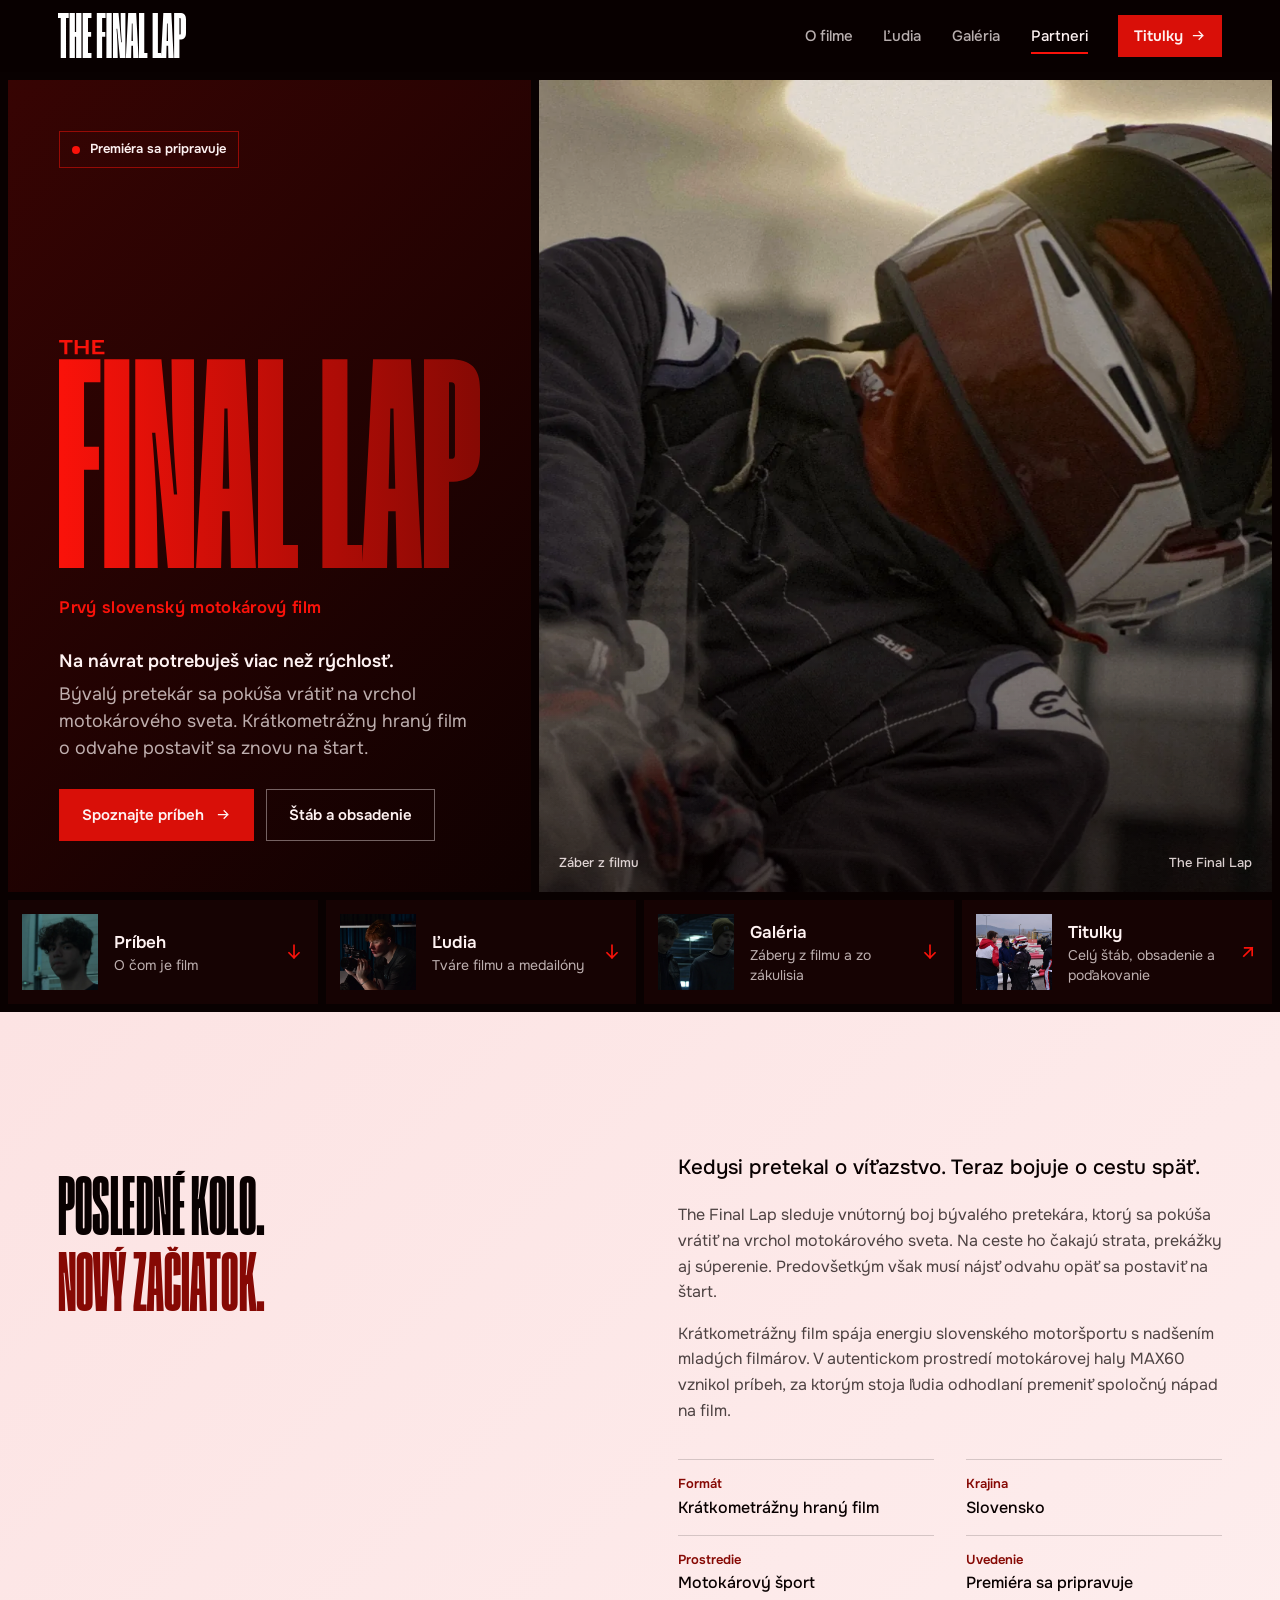
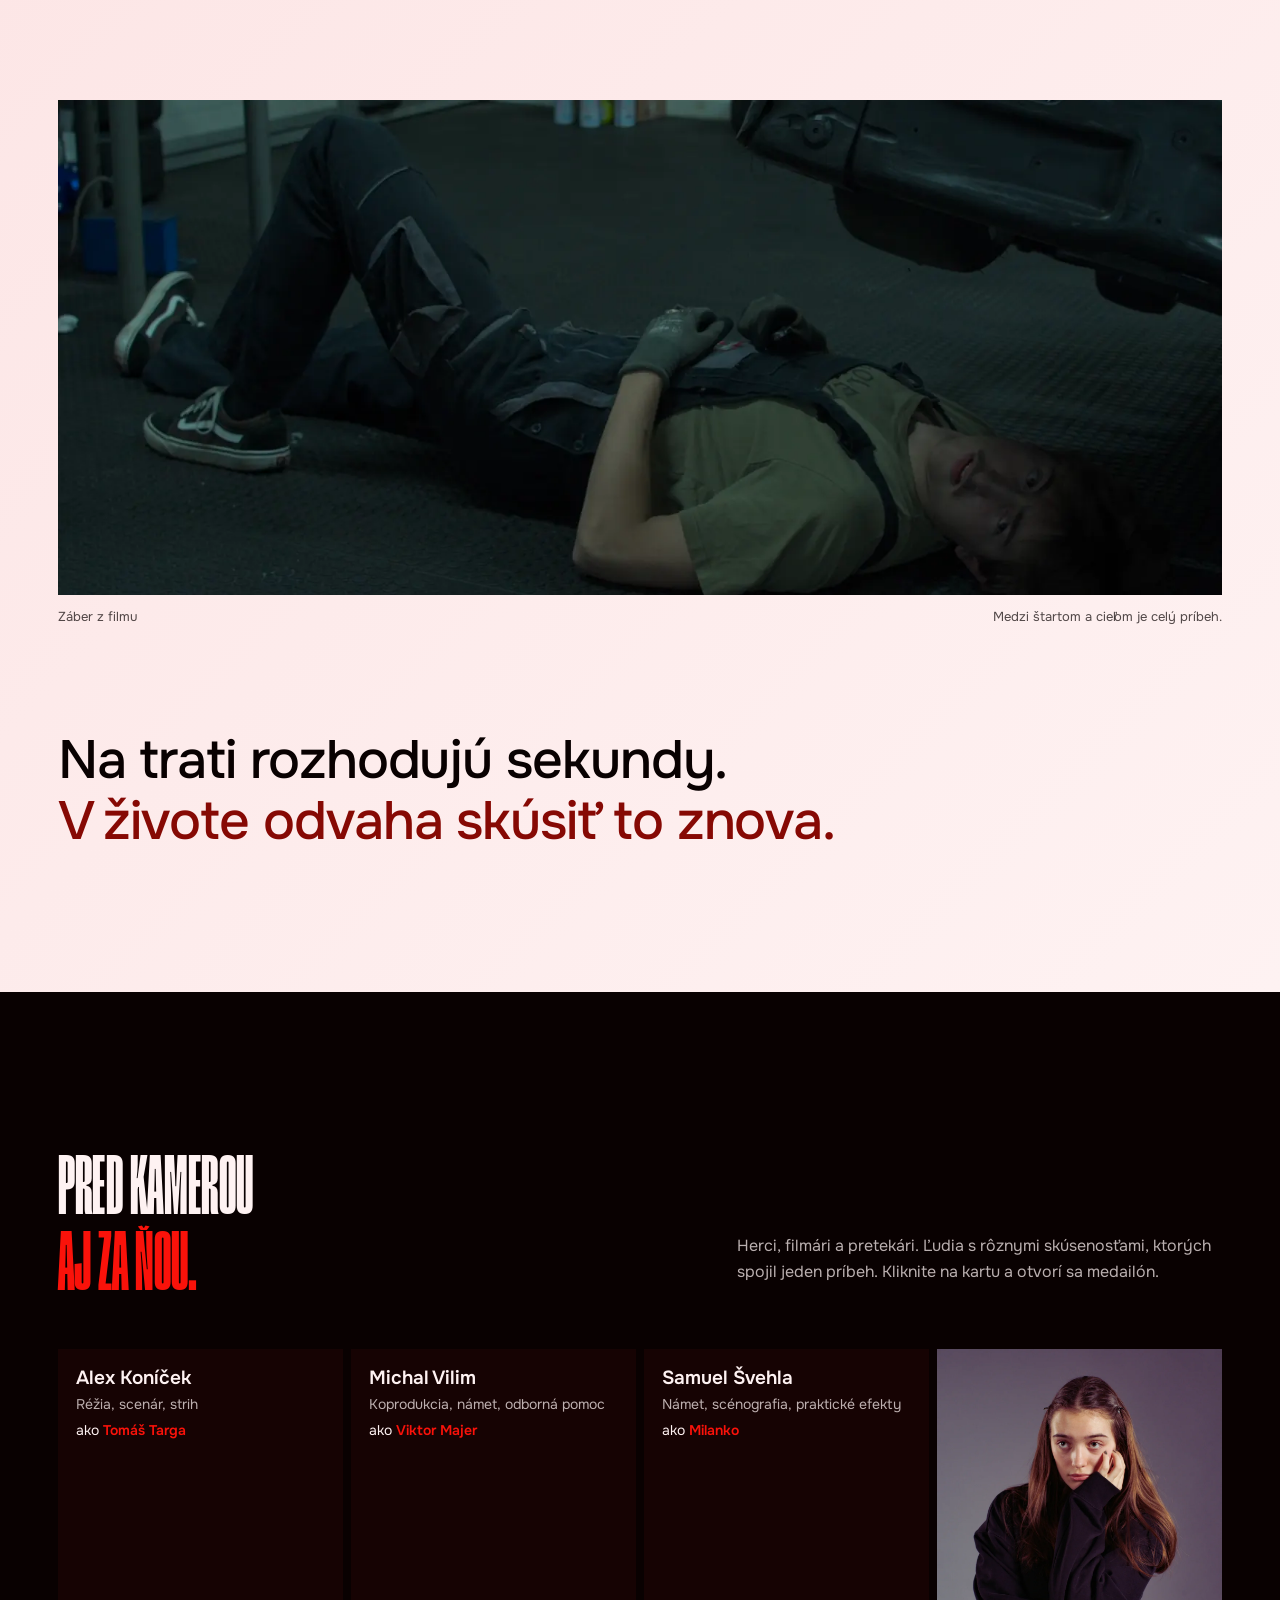
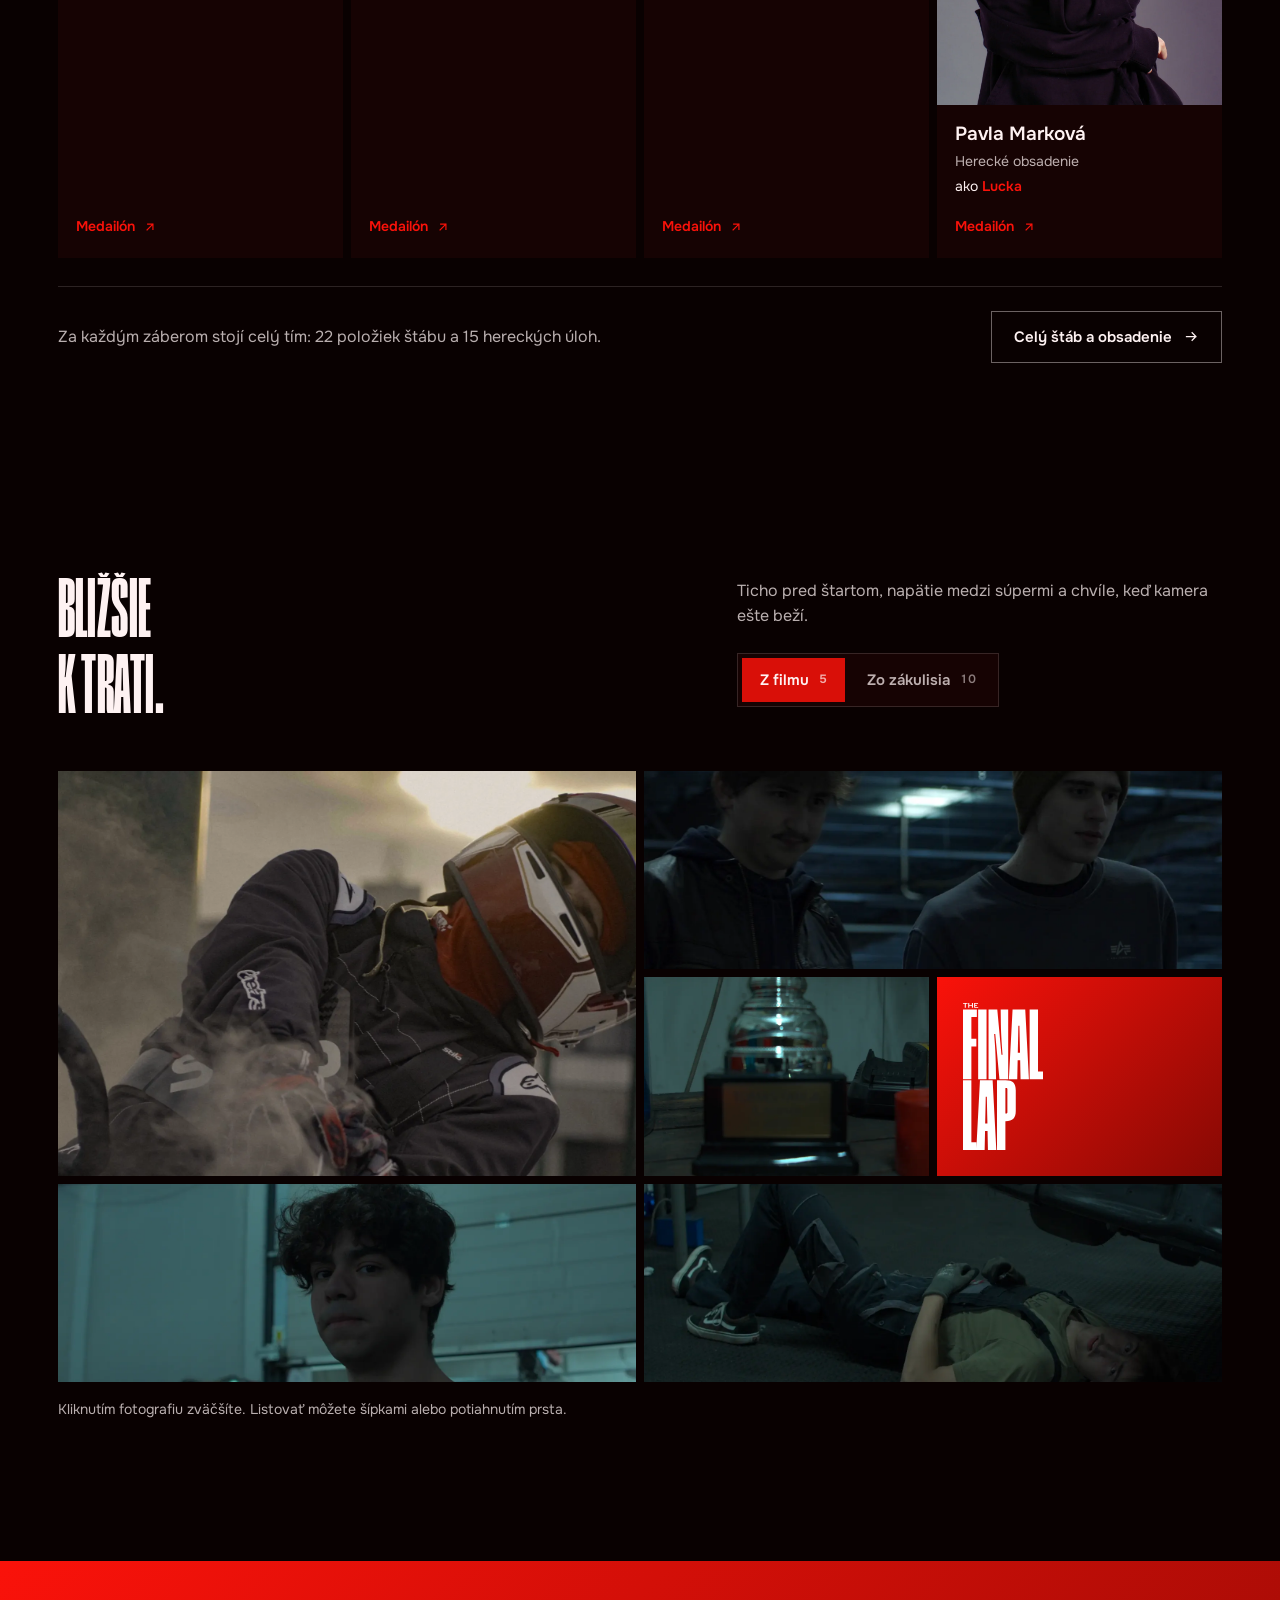
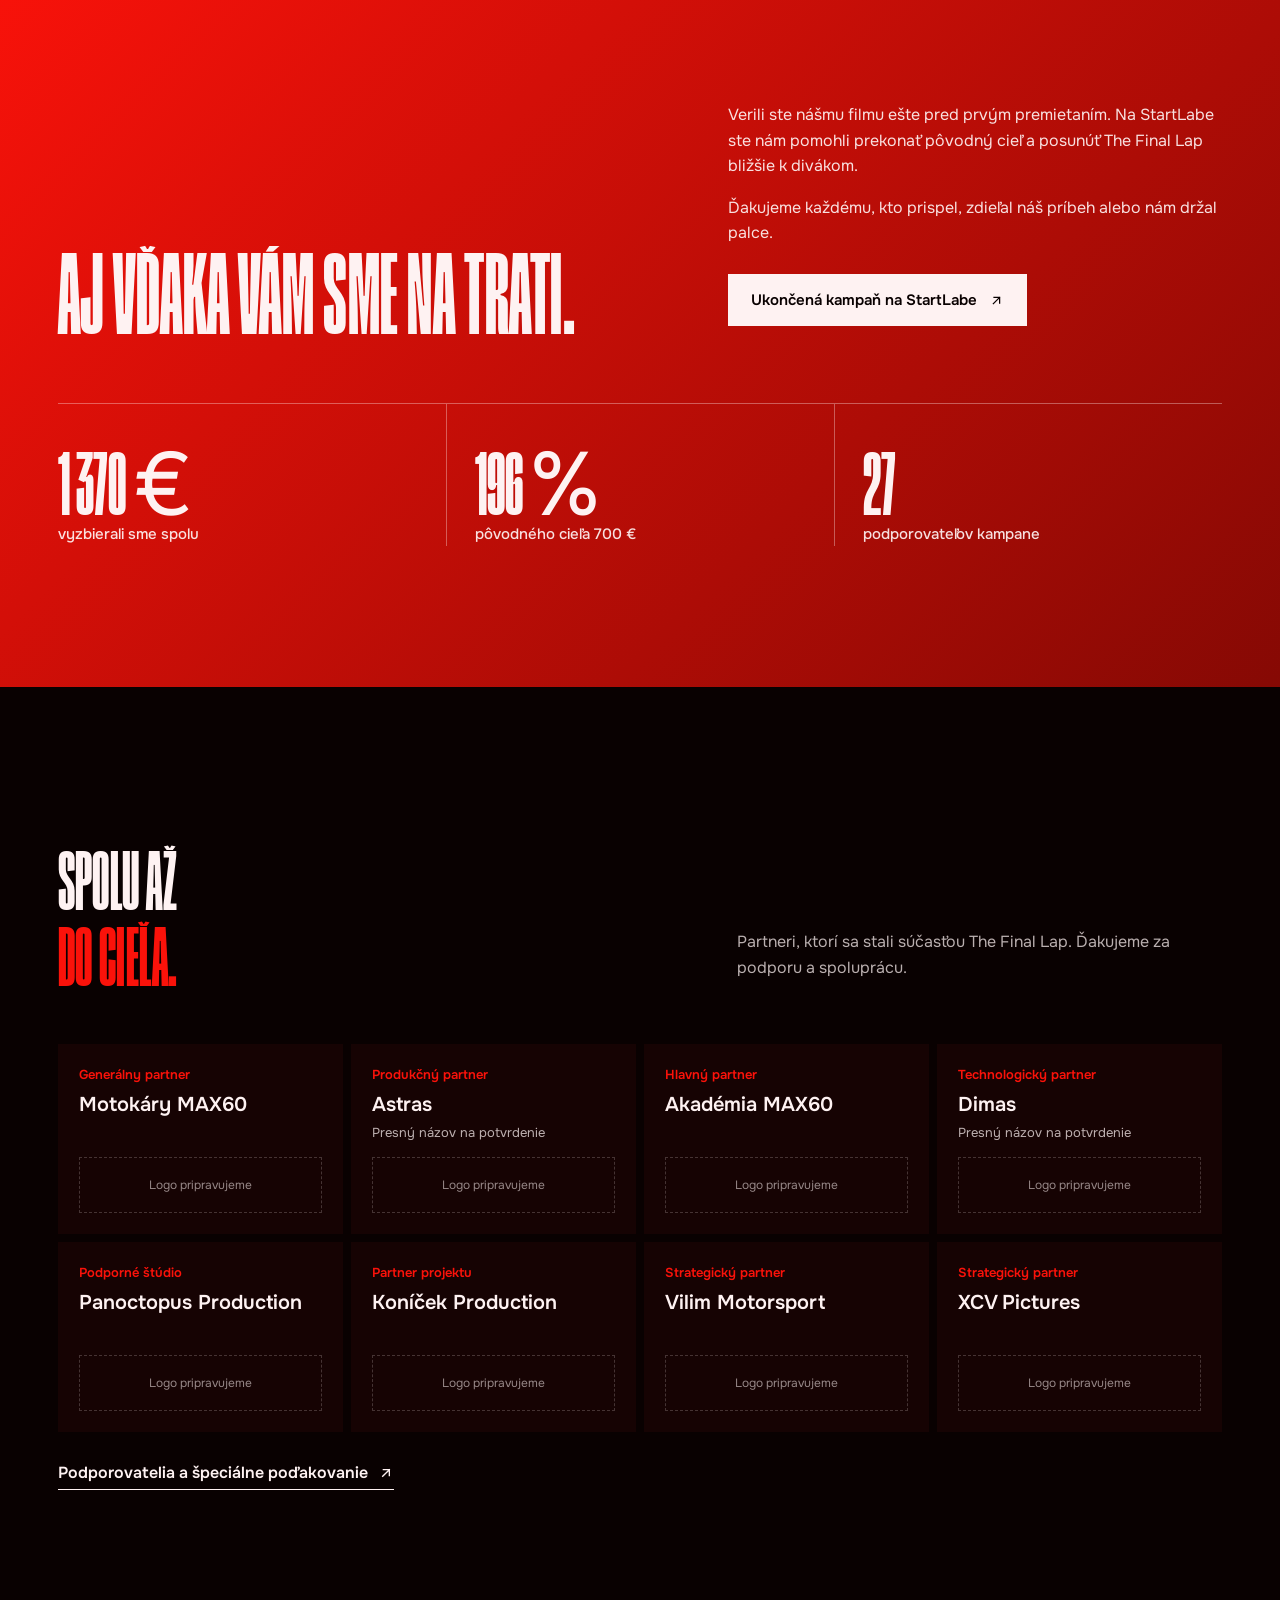
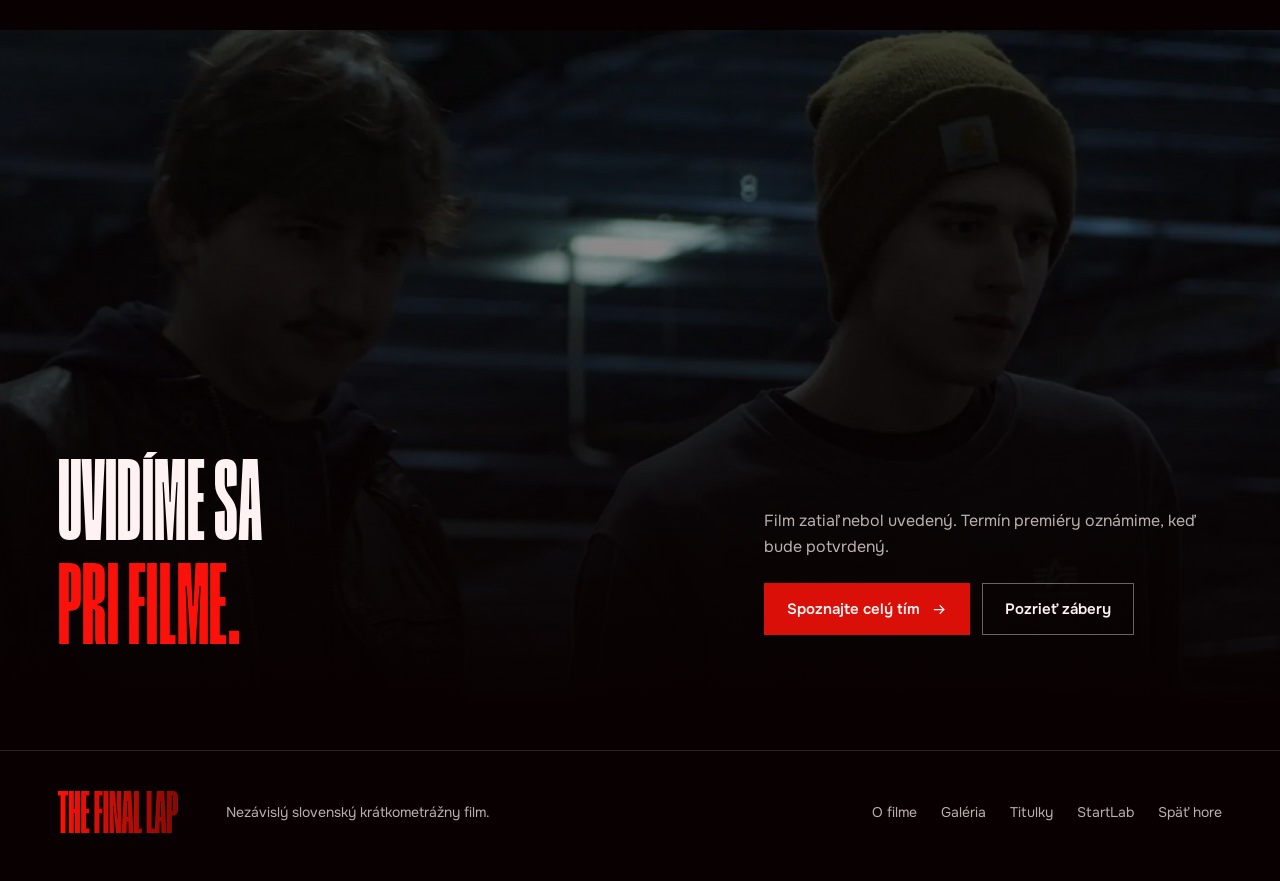
==== commit ff0f6cfc: "Nový hero záber z filmu, fotka v sekcii O filme a favicon z loga" ====
--- a/index.html
+++ b/index.html
@@ -10,10 +10,10 @@
   <meta property="og:description" content="Príbeh návratu na trať. Premiéra sa pripravuje.">
   <meta property="og:type" content="website">
   <meta property="og:locale" content="sk_SK">
-  <meta property="og:image" content="assets/hero.webp">
+  <meta property="og:image" content="assets/hero-still.webp">
   <link rel="icon" href="favicon.svg" type="image/svg+xml">
   <link rel="preload" href="assets/fonts/segment-a-black.otf" as="font" type="font/otf" crossorigin>
-  <link rel="preload" href="assets/hero.webp" as="image" fetchpriority="high">
+  <link rel="preload" href="assets/hero-still.webp" as="image" fetchpriority="high">
   <link rel="stylesheet" href="styles.css">
   <script>document.documentElement.classList.add('js')</script>
   <script src="profiles.js" defer></script>
@@ -60,8 +60,8 @@
         </div>
       </div>
       <figure class="hero-photo">
-        <img src="assets/hero.webp" alt="Motokárový jazdec v rýchlosti prechádza zákrutou" width="2000" height="1333" fetchpriority="high">
-        <figcaption><span>Natáčanie na trati MAX60</span><span>The Final Lap</span></figcaption>
+        <img src="assets/hero-still.webp" alt="Záber z filmu: jazdec v prilbe v oblaku dymu z motokáry" width="1680" height="1080" fetchpriority="high">
+        <figcaption><span>Záber z filmu</span><span>The Final Lap</span></figcaption>
       </figure>
     </section>
 
@@ -69,7 +69,7 @@
     <nav class="explore" aria-label="Čo na stránke nájdete">
       <a href="#o-filme"><span class="thumb"><img src="assets/still-face.webp" alt="" width="1600" height="682" loading="lazy"></span><span><strong>Príbeh</strong><small>O čom je film</small></span><svg class="icon"><use href="#i-down"/></svg></a>
       <a href="#tvorcovia"><span class="thumb"><img src="assets/bts-operator.webp" alt="" width="1600" height="1067" loading="lazy"></span><span><strong>Ľudia</strong><small>Tváre filmu a medailóny</small></span><svg class="icon"><use href="#i-down"/></svg></a>
-      <a href="#galeria"><span class="thumb"><img src="assets/still-race.webp" alt="" width="1600" height="1029" loading="lazy"></span><span><strong>Galéria</strong><small>Zábery z filmu a zo zákulisia</small></span><svg class="icon"><use href="#i-down"/></svg></a>
+      <a href="#galeria"><span class="thumb"><img src="assets/still-rivals.webp" alt="" width="1600" height="1029" loading="lazy"></span><span><strong>Galéria</strong><small>Zábery z filmu a zo zákulisia</small></span><svg class="icon"><use href="#i-down"/></svg></a>
       <a class="out" href="titulky.html"><span class="thumb"><img src="assets/bts-team.webp" alt="" width="1600" height="1067" loading="lazy"></span><span><strong>Titulky</strong><small>Celý štáb, obsadenie a poďakovanie</small></span><svg class="icon"><use href="#i-out"/></svg></a>
     </nav>
 
@@ -91,7 +91,7 @@
           </div>
         </div>
         <figure class="about-still reveal">
-          <img src="assets/still-face.webp" alt="Záber z filmu: Tomáš Targa v tichom okamihu mimo trate" width="1600" height="682" loading="lazy">
+          <img src="assets/still-floor.webp" alt="Záber z filmu: postava leží na zemi pod motokárou v dielni" width="1600" height="682" loading="lazy">
           <figcaption><span>Záber z filmu</span><span>Medzi štartom a cieľom je celý príbeh.</span></figcaption>
         </figure>
         <p class="quote reveal">Na trati rozhodujú sekundy. <span>V živote odvaha skúsiť to znova.</span></p>
--- a/styles.css
+++ b/styles.css
@@ -150,7 +150,7 @@
 .hero-text strong { display: block; margin-bottom: 6px; color: var(--paper); font-weight: 600; }
 .hero-actions { display: flex; flex-wrap: wrap; gap: 12px; }
 .hero-photo { position: relative; overflow: hidden; min-height: 320px; background: var(--ink-2); }
-.hero-photo img { position: absolute; inset: 0; width: 100%; height: 100%; object-fit: cover; object-position: 55% 50%; filter: saturate(.92) contrast(1.06); animation: settle 1.6s var(--ease) both; }
+.hero-photo img { position: absolute; inset: 0; width: 100%; height: 100%; object-fit: cover; object-position: 92% 45%; filter: saturate(.92) contrast(1.06); animation: settle 1.6s var(--ease) both; }
 .hero-photo::after { content: ''; position: absolute; inset: 0; background: linear-gradient(to top, rgba(9, 1, 1, .55), transparent 40%); pointer-events: none; }
 .hero-photo figcaption { position: absolute; left: 20px; right: 20px; bottom: 18px; z-index: 1; display: flex; justify-content: space-between; gap: 16px; font-size: 13px; font-weight: 500; color: rgba(254, 242, 242, .85); }
 @media (min-width: 901px) and (max-height: 760px) {
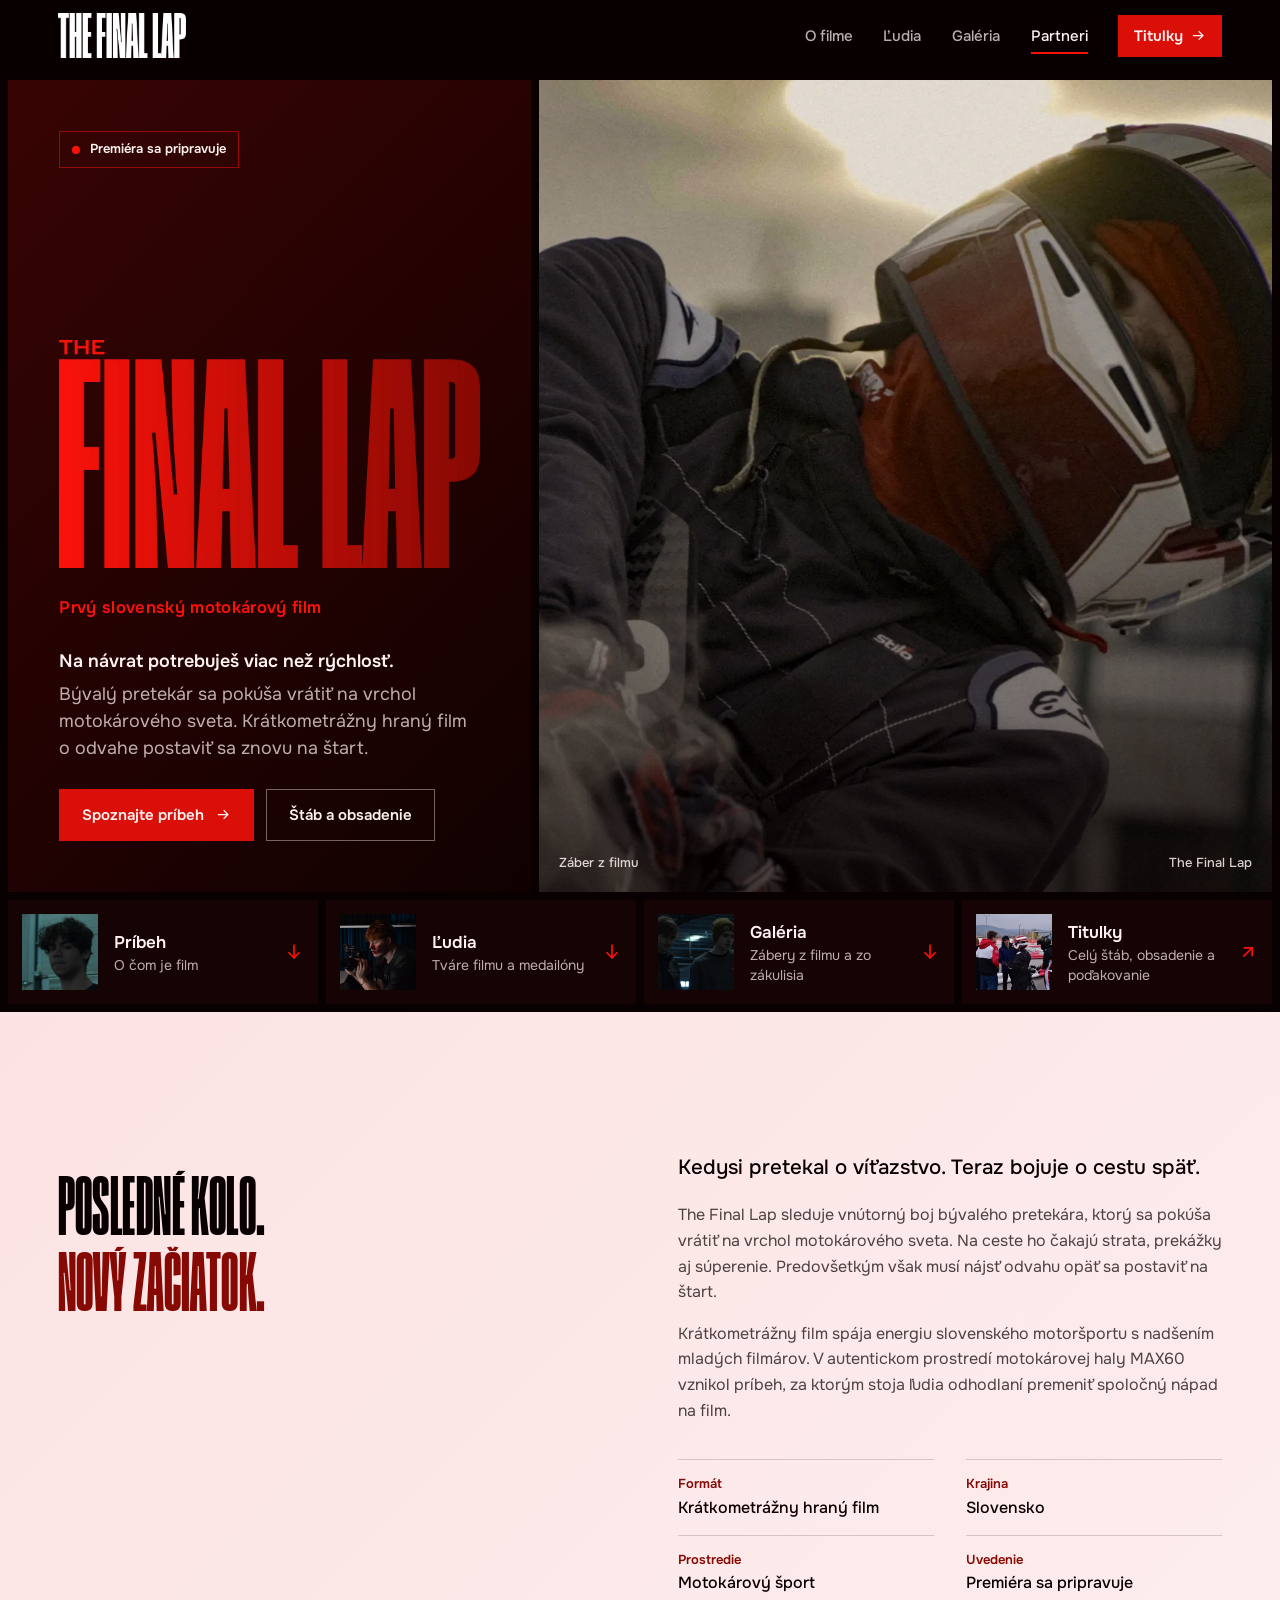
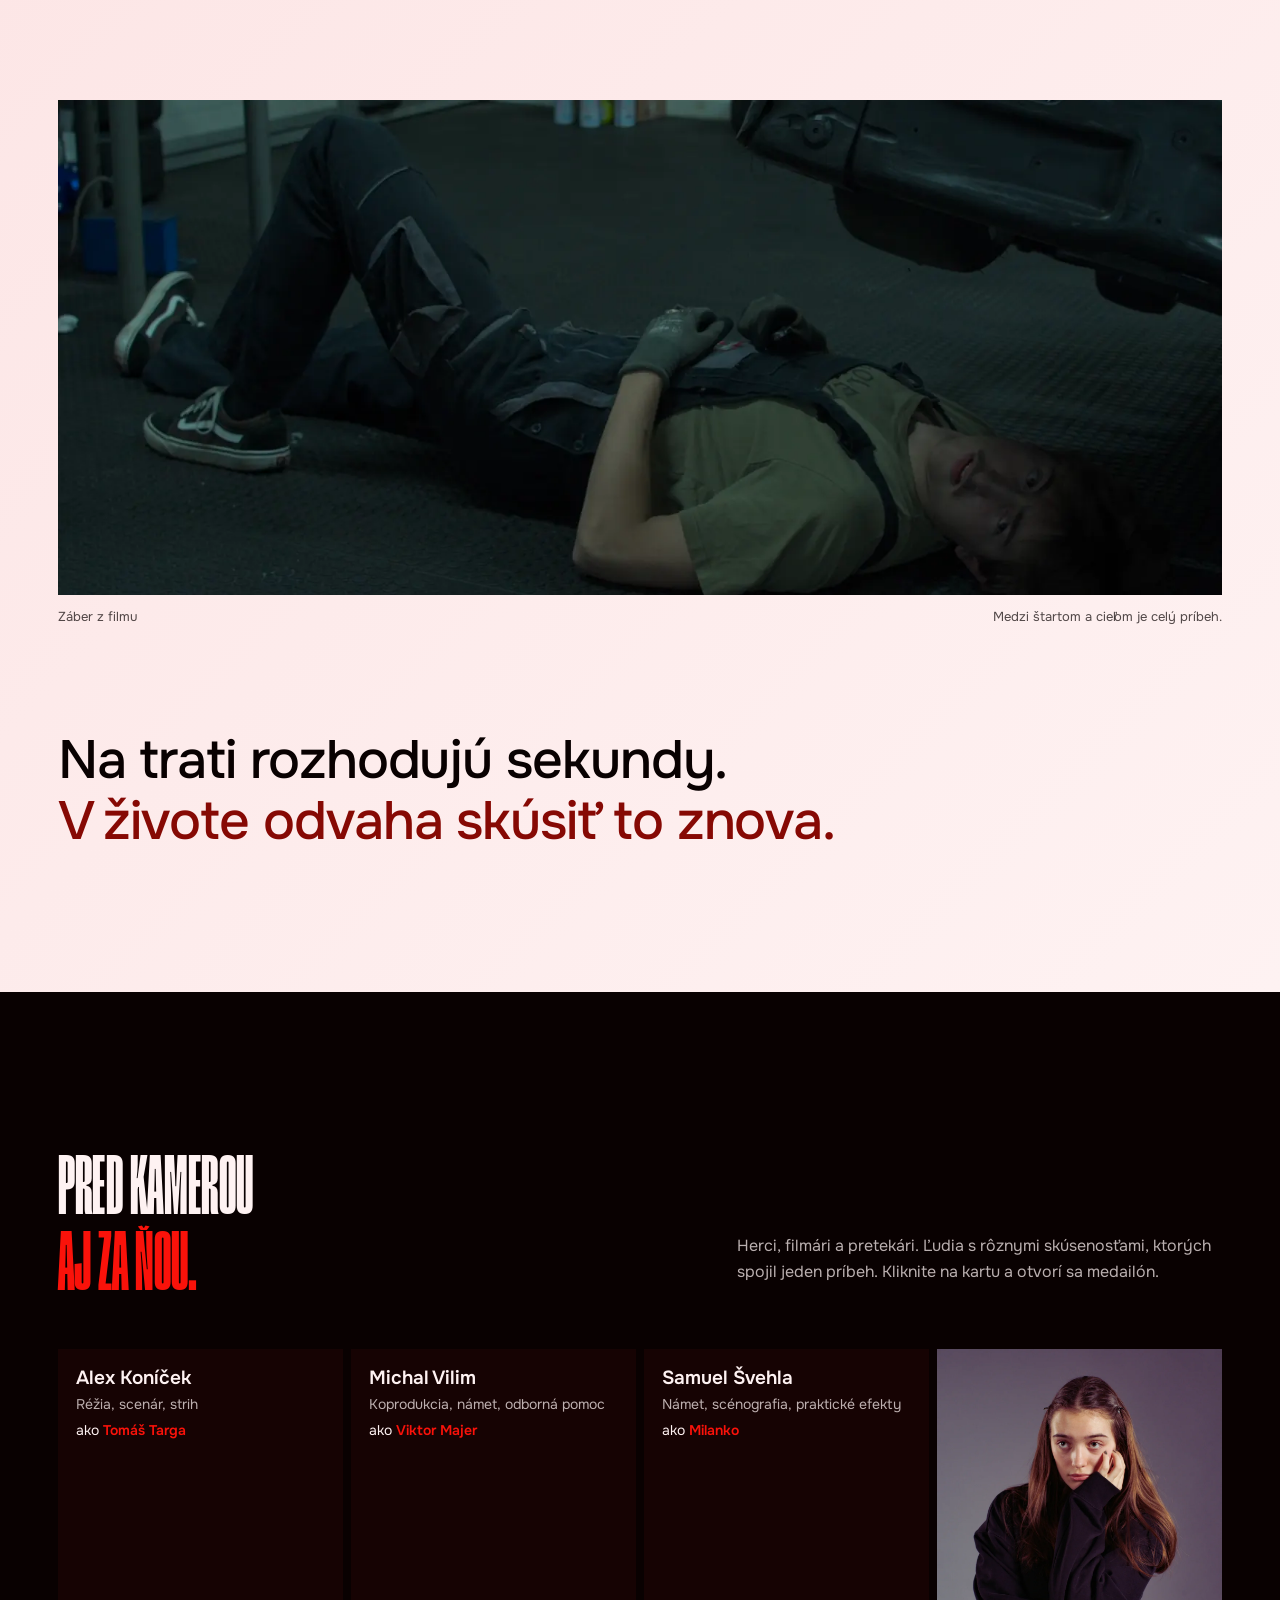
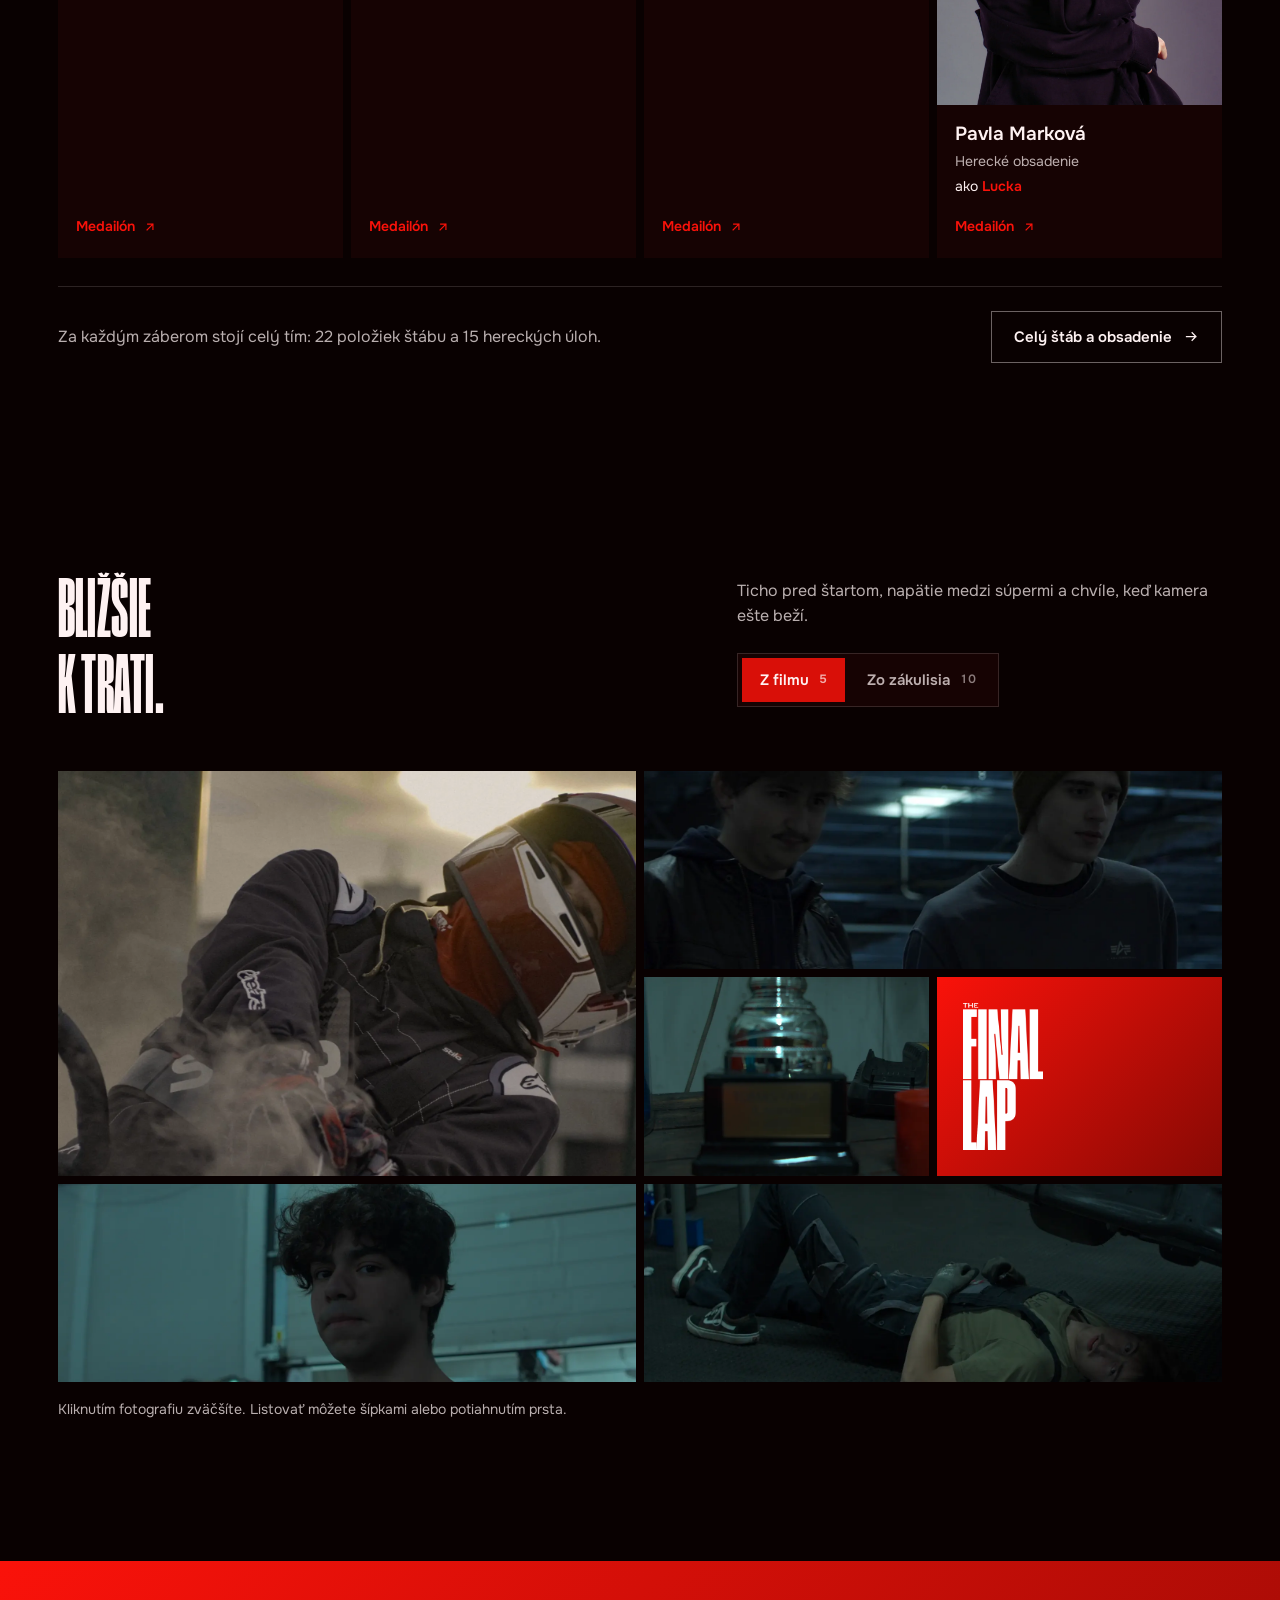
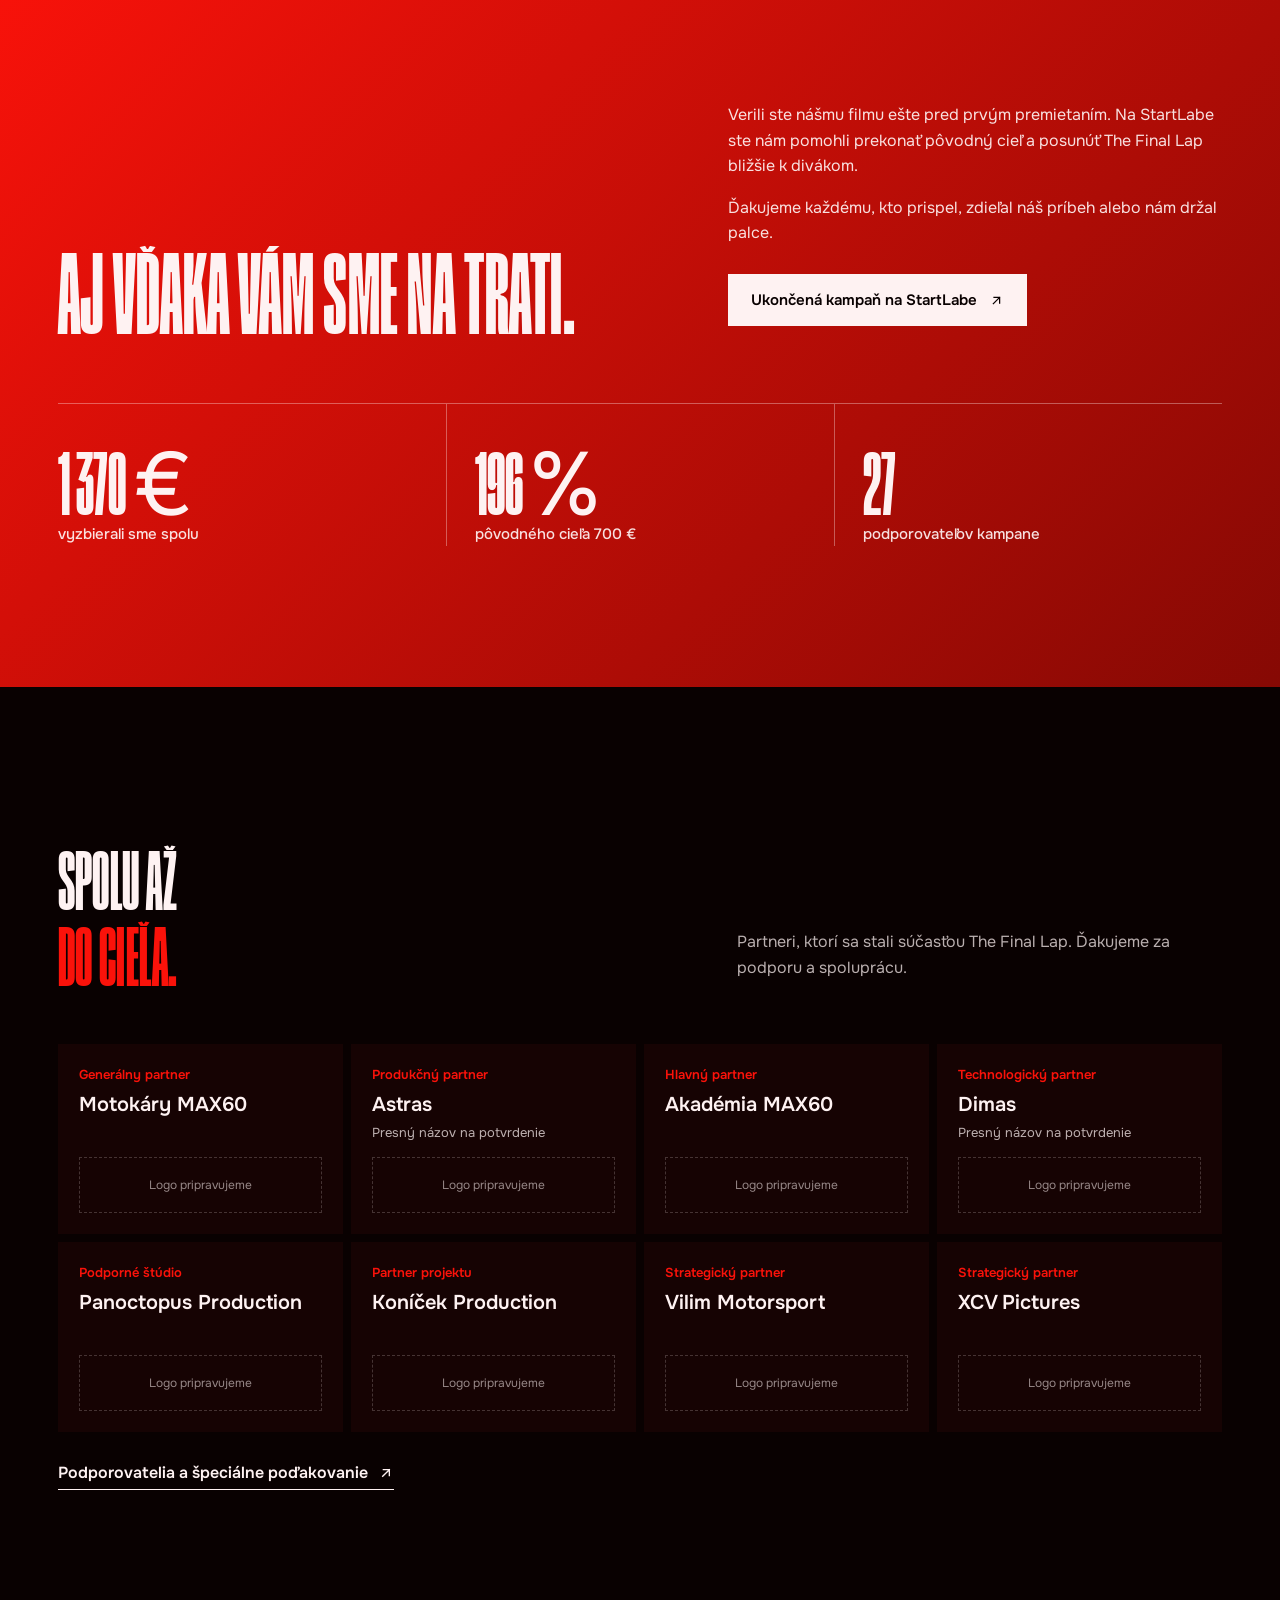
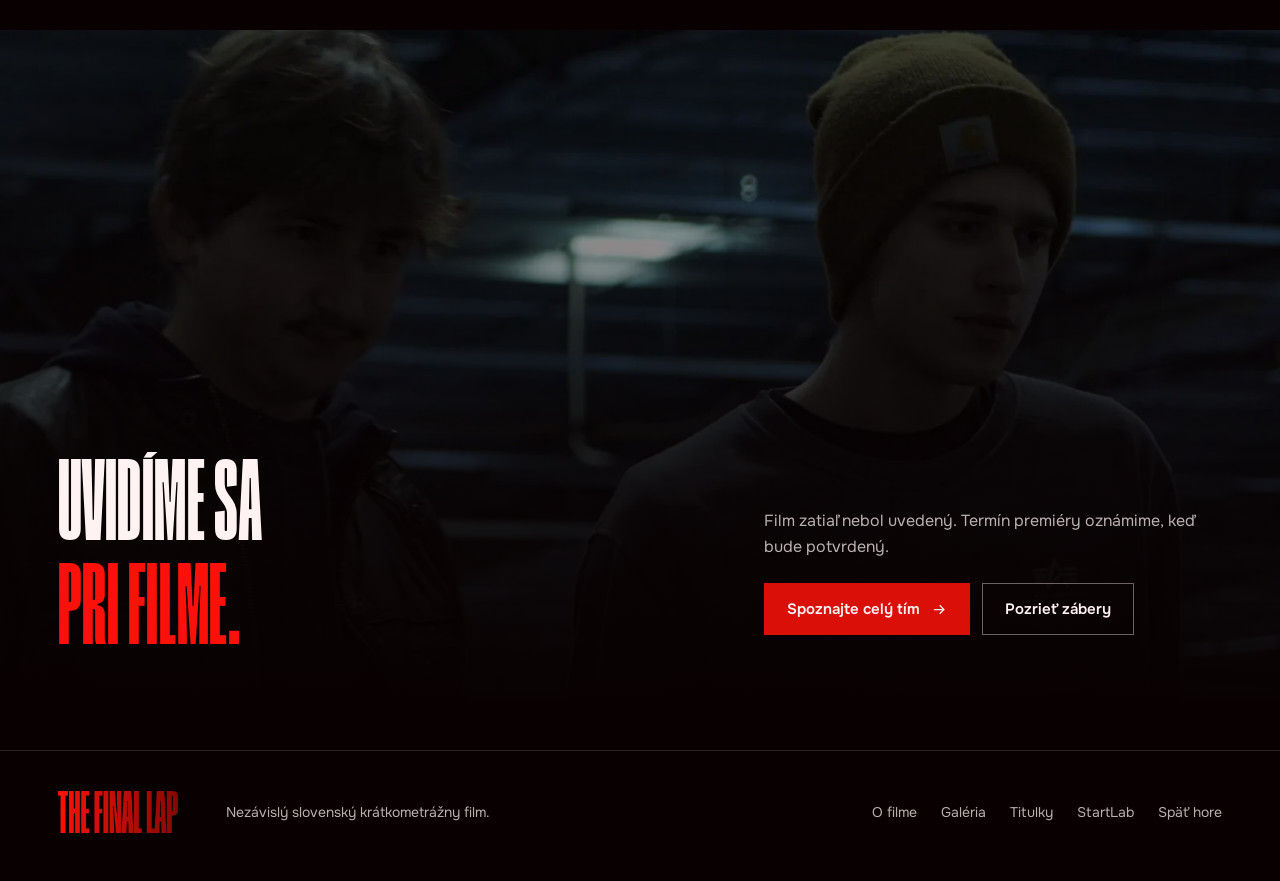
==== commit e0094e5c: "Logá ako WebP obrázky pre spoľahlivé zobrazenie na mobile" ====
--- a/index.html
+++ b/index.html
@@ -35,7 +35,7 @@
 
   <!-- HLAVIČKA A NAVIGÁCIA -->
   <header class="header">
-    <a class="brand" href="index.html" aria-label="The Final Lap — úvod"><img src="assets/logo.svg" alt="The Final Lap" width="1664" height="575"></a>
+    <a class="brand" href="index.html" aria-label="The Final Lap — úvod"><img src="assets/logo.webp" alt="The Final Lap" width="800" height="276"></a>
     <button class="menu-toggle" aria-expanded="false" aria-controls="navigation"><span>Menu</span><svg class="icon"><use href="#i-menu"/></svg></button>
     <nav class="nav" id="navigation" aria-label="Hlavná navigácia">
       <a href="#o-filme">O filme</a>
@@ -51,7 +51,7 @@
     <section class="hero" aria-labelledby="film-title">
       <div class="hero-copy">
         <span class="hero-status"><i aria-hidden="true"></i>Premiéra sa pripravuje</span>
-        <h1 id="film-title"><img src="assets/logo-wide-red.svg" alt="The Final Lap" width="1160" height="627"></h1>
+        <h1 id="film-title"><img src="assets/logo-wide-red.webp" alt="The Final Lap" width="1200" height="649"></h1>
         <p class="hero-tagline">Prvý slovenský motokárový film</p>
         <p class="hero-text"><strong>Na návrat potrebuješ viac než rýchlosť.</strong>Bývalý pretekár sa pokúša vrátiť na vrchol motokárového sveta. Krátkometrážny hraný film o odvahe postaviť sa znovu na štart.</p>
         <div class="hero-actions">
@@ -148,7 +148,7 @@
           <button class="tile big" data-gallery><img src="assets/still-race.webp" alt="Jazdec v prilbe za volantom motokáry" width="1600" height="1029" loading="lazy"></button>
           <button class="tile wide" data-gallery><img src="assets/still-rivals.webp" alt="Dvaja súperi v motokárovej hale" width="1600" height="1029" loading="lazy"></button>
           <button class="tile" data-gallery><img src="assets/still-trophy.webp" alt="Pohár v tmavej dielni" width="1600" height="682" loading="lazy"></button>
-          <div class="panel panel-red"><img class="panel-logo" src="assets/logo-stacked.svg" alt="The Final Lap" width="658" height="1210"></div>
+          <div class="panel panel-red"><img class="panel-logo" src="assets/logo-stacked.webp" alt="The Final Lap" width="500" height="919"></div>
           <button class="tile wide" data-gallery><img src="assets/still-face.webp" alt="Tomáš Targa v tichom okamihu" width="1600" height="682" loading="lazy"></button>
           <button class="tile wide" data-gallery><img src="assets/still-floor.webp" alt="Postava ležiaca na zemi v dielni" width="1600" height="682" loading="lazy"></button>
         </div>
@@ -229,7 +229,7 @@
   </main>
 
   <footer class="footer wrap">
-    <a href="#obsah" aria-label="Späť na začiatok"><img src="assets/logo-red.svg" alt="The Final Lap" width="1664" height="575" loading="lazy"></a>
+    <a href="#obsah" aria-label="Späť na začiatok"><img src="assets/logo-red.webp" alt="The Final Lap" width="800" height="276" loading="lazy"></a>
     <span>Nezávislý slovenský krátkometrážny film.</span>
     <nav aria-label="Odkazy v päte">
       <a href="#o-filme">O filme</a>
--- a/styles.css
+++ b/styles.css
@@ -77,7 +77,7 @@
 
 /* 4 · KOMPONENTY */
 /* Tlačidlá */
-.btn { display: inline-flex; align-items: center; gap: 12px; min-height: 52px; padding: 0 22px; border: 1px solid transparent; font-weight: 600; font-size: 15px; transition: background-color .3s var(--ease), border-color .3s var(--ease), color .3s var(--ease), transform .3s var(--ease); }
+.btn { display: inline-flex; align-items: center; justify-content: center; gap: 12px; white-space: nowrap; min-height: 52px; padding: 0 22px; border: 1px solid transparent; font-weight: 600; font-size: 15px; transition: background-color .3s var(--ease), border-color .3s var(--ease), color .3s var(--ease), transform .3s var(--ease); }
 .btn .icon { transition: transform .35s var(--ease); }
 .btn:hover .icon { transform: translateX(4px); }
 .btn-red { background: var(--red-ui); color: var(--paper); }
@@ -355,16 +355,21 @@
   .footer nav { justify-content: flex-start; }
 }
 @media (max-width: 640px) {
-  .explore { grid-template-columns: 1fr; }
-  .explore a { grid-template-columns: 60px 1fr auto; }
-  .explore img { width: 60px; height: 60px; }
+  .h-lg { font-size: 4rem; }
+  .h-xl { font-size: 4.4rem; }
+  .explore { grid-template-columns: 1fr 1fr; }
+  .explore a { grid-template-columns: 1fr auto; align-items: end; gap: 8px; padding: 14px; min-height: 92px; }
+  .explore .thumb { display: none; }
+  .explore strong { font-size: 16px; }
+  .explore small { font-size: 13px; }
+  .partner .logo-slot { height: 44px; }
   .mosaic { grid-template-columns: repeat(2, 1fr); grid-auto-rows: 42vw; }
   .mosaic .big { grid-row: span 1; }
   .people { gap: var(--gap); }
   .person-info { padding: 14px 14px 16px; }
   .person-name { font-size: 17px; }
   .partners { grid-template-columns: 1fr 1fr; }
-  .partner { min-height: 170px; padding: 16px; }
+  .partner { min-height: 0; padding: 16px; }
   .partner strong { font-size: 17px; }
   .facts { grid-template-columns: 1fr 1fr; gap: 0 20px; }
   .funding { grid-template-columns: 1fr; }
@@ -377,8 +382,12 @@
   .tab { flex: 1; justify-content: center; padding: 0 10px; }
   .lightbox figcaption { flex-wrap: wrap; }
 }
+@media (max-width: 640px) {
+  .brand img { width: 112px; }
+  .hero-actions { flex-direction: column; }
+  .hero-actions .btn { width: 100%; }
+  .finale .actions .btn, .people-foot .btn, .support .btn { width: 100%; }
+}
 @media (max-width: 380px) {
   .partners { grid-template-columns: 1fr; }
-  .people { grid-template-columns: 1fr 1fr; }
-  .hero-actions .btn { flex: 1; justify-content: center; }
-}
+}
